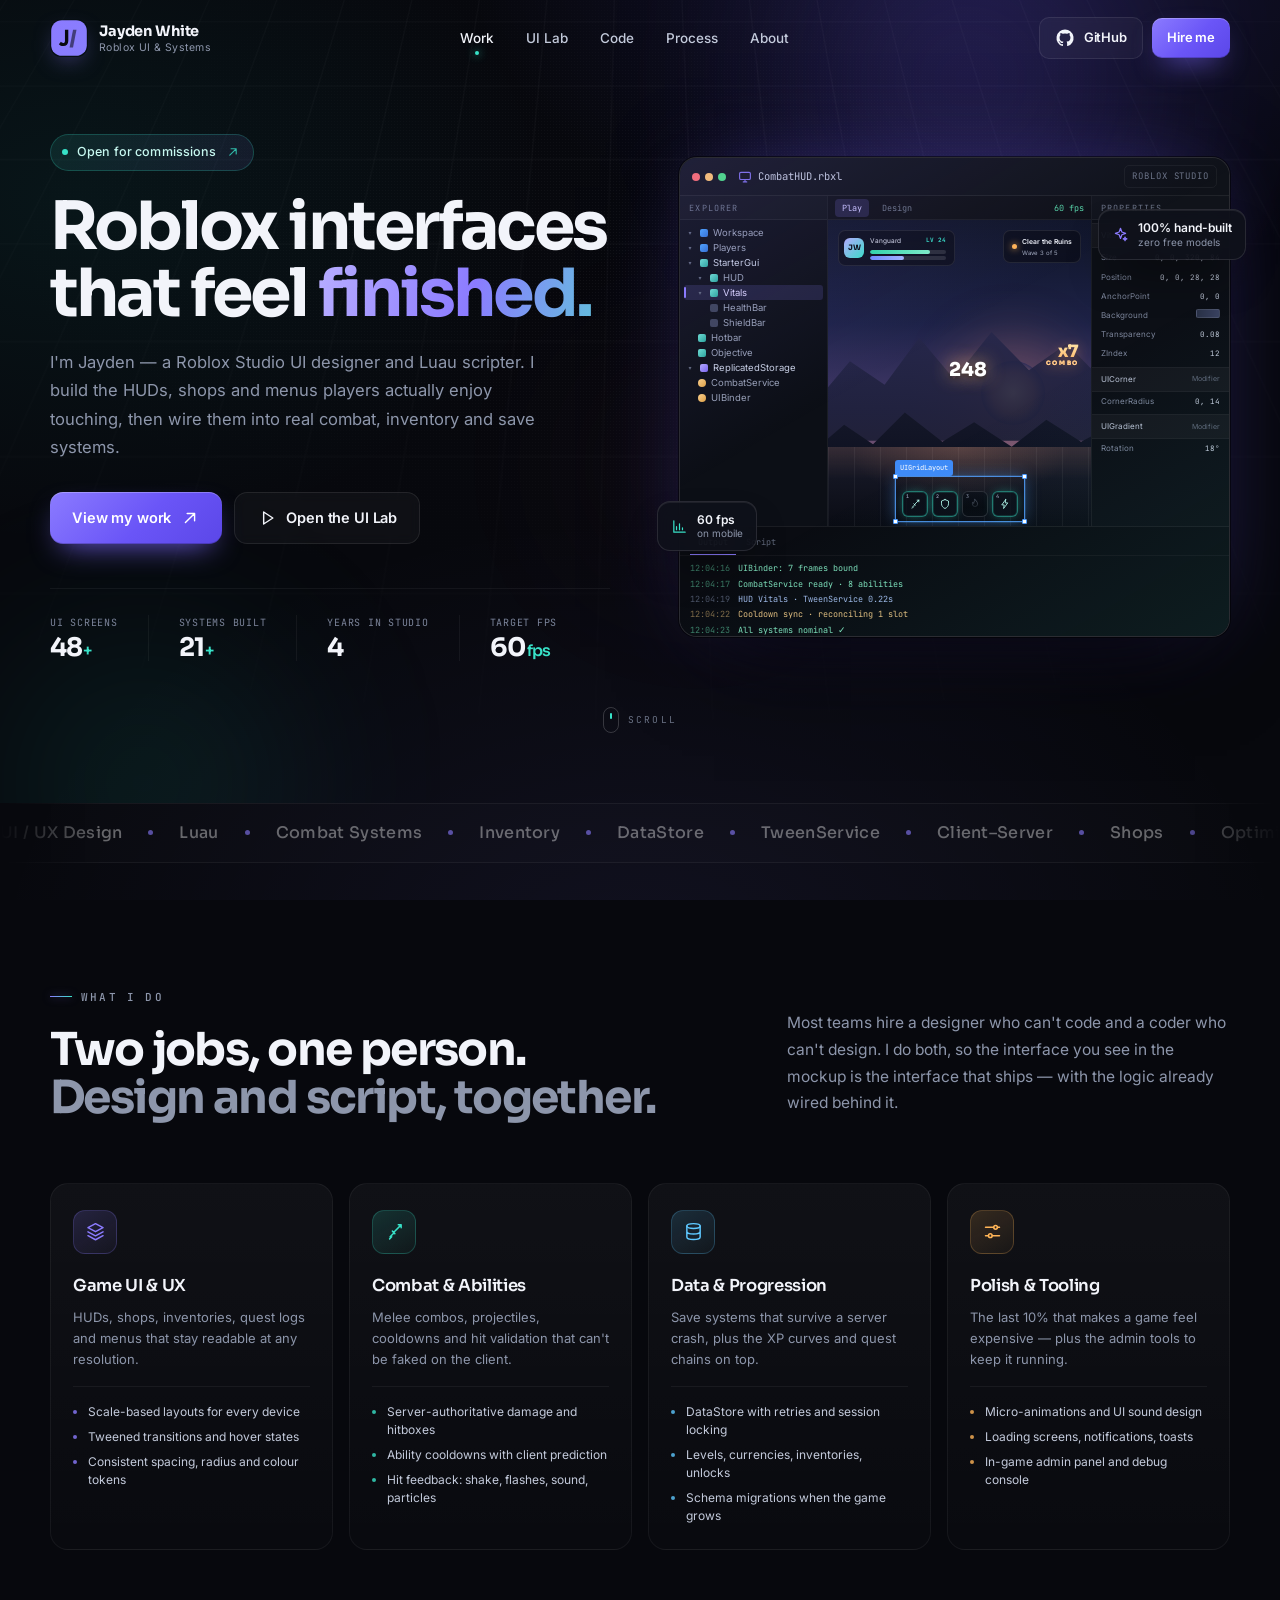
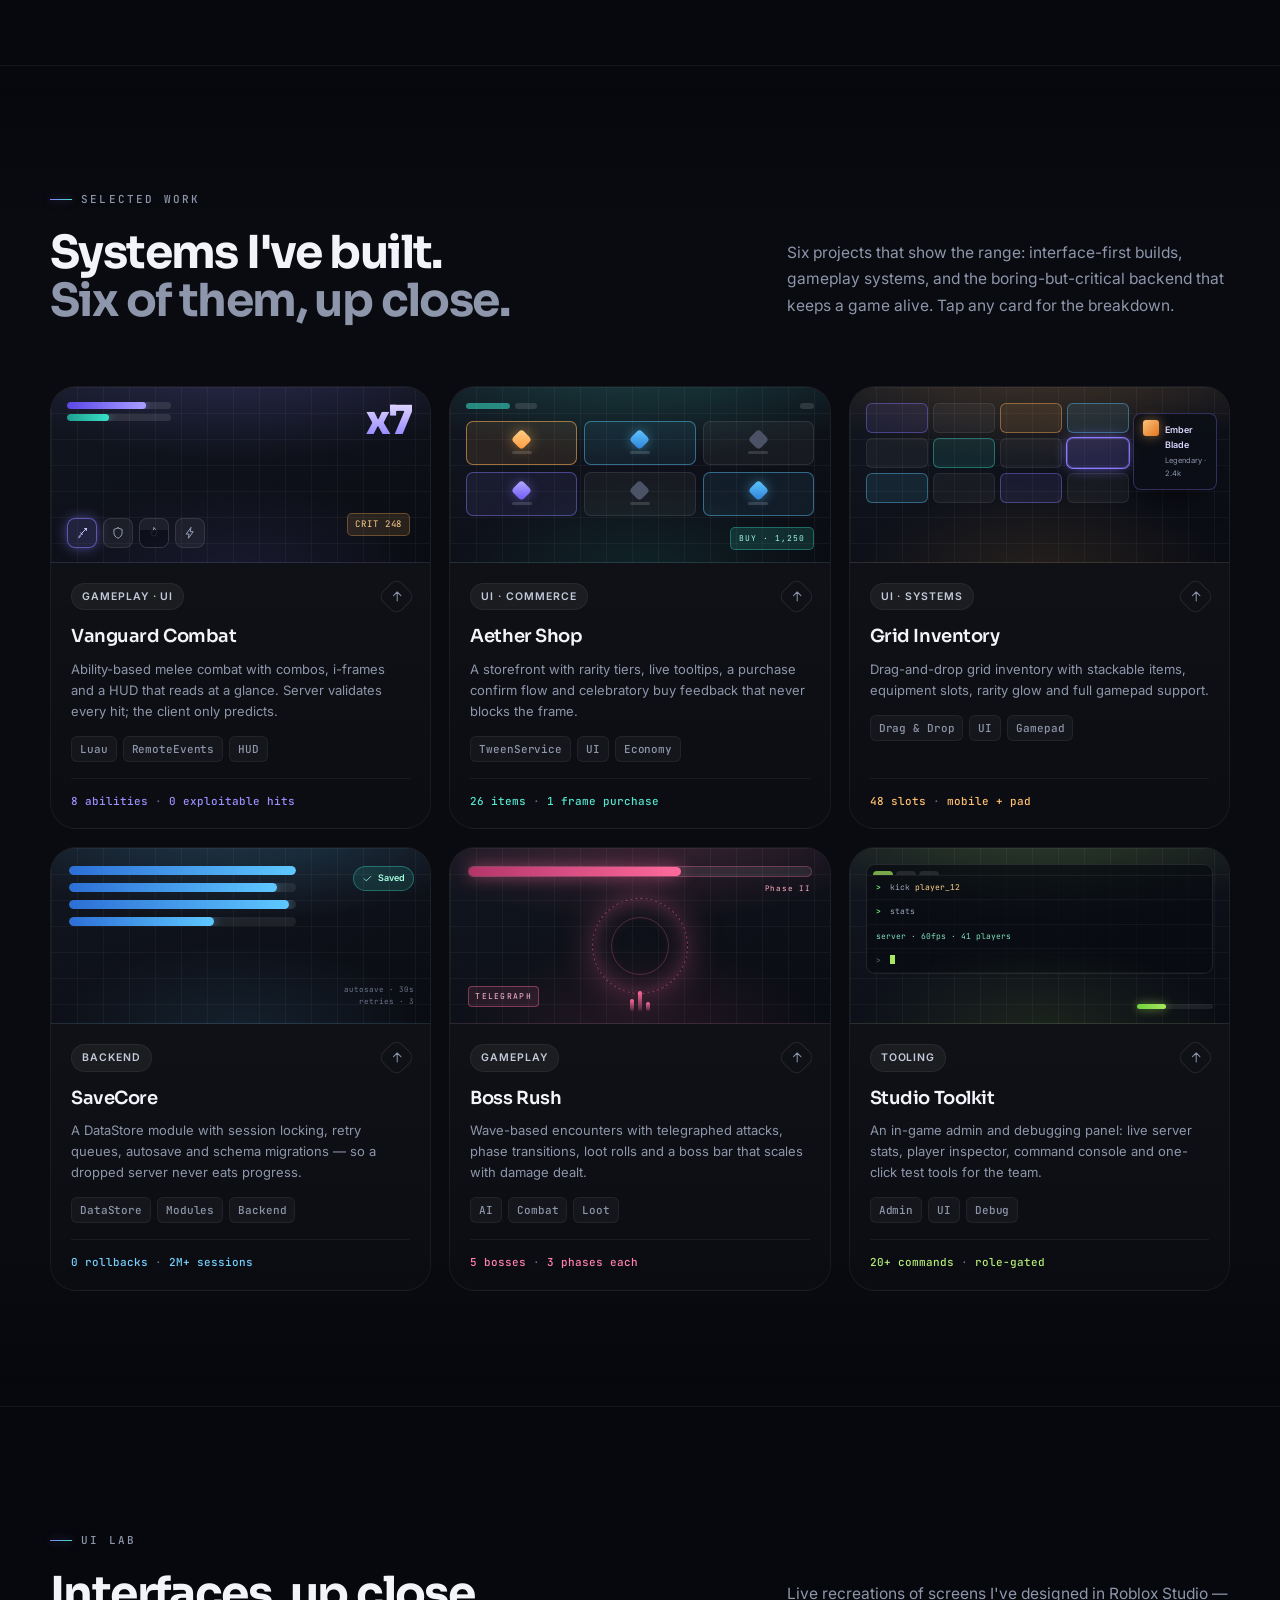
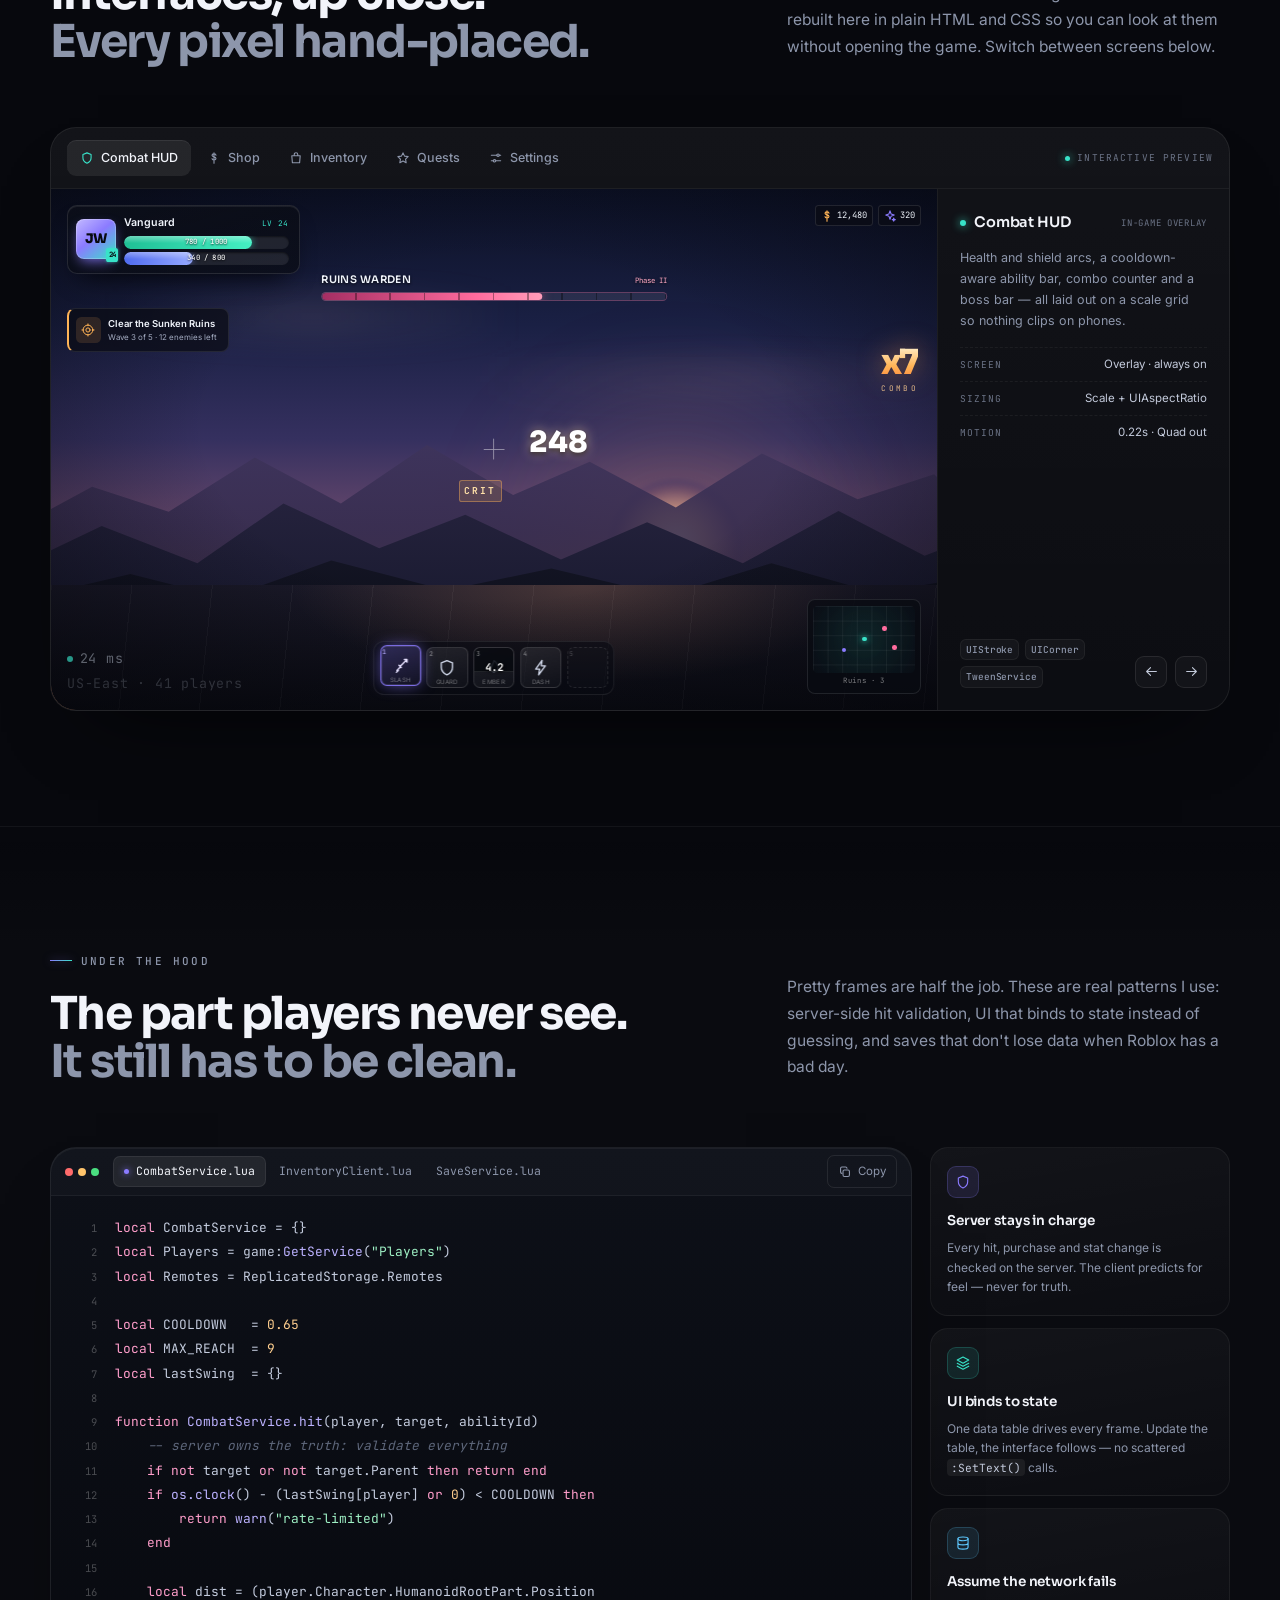
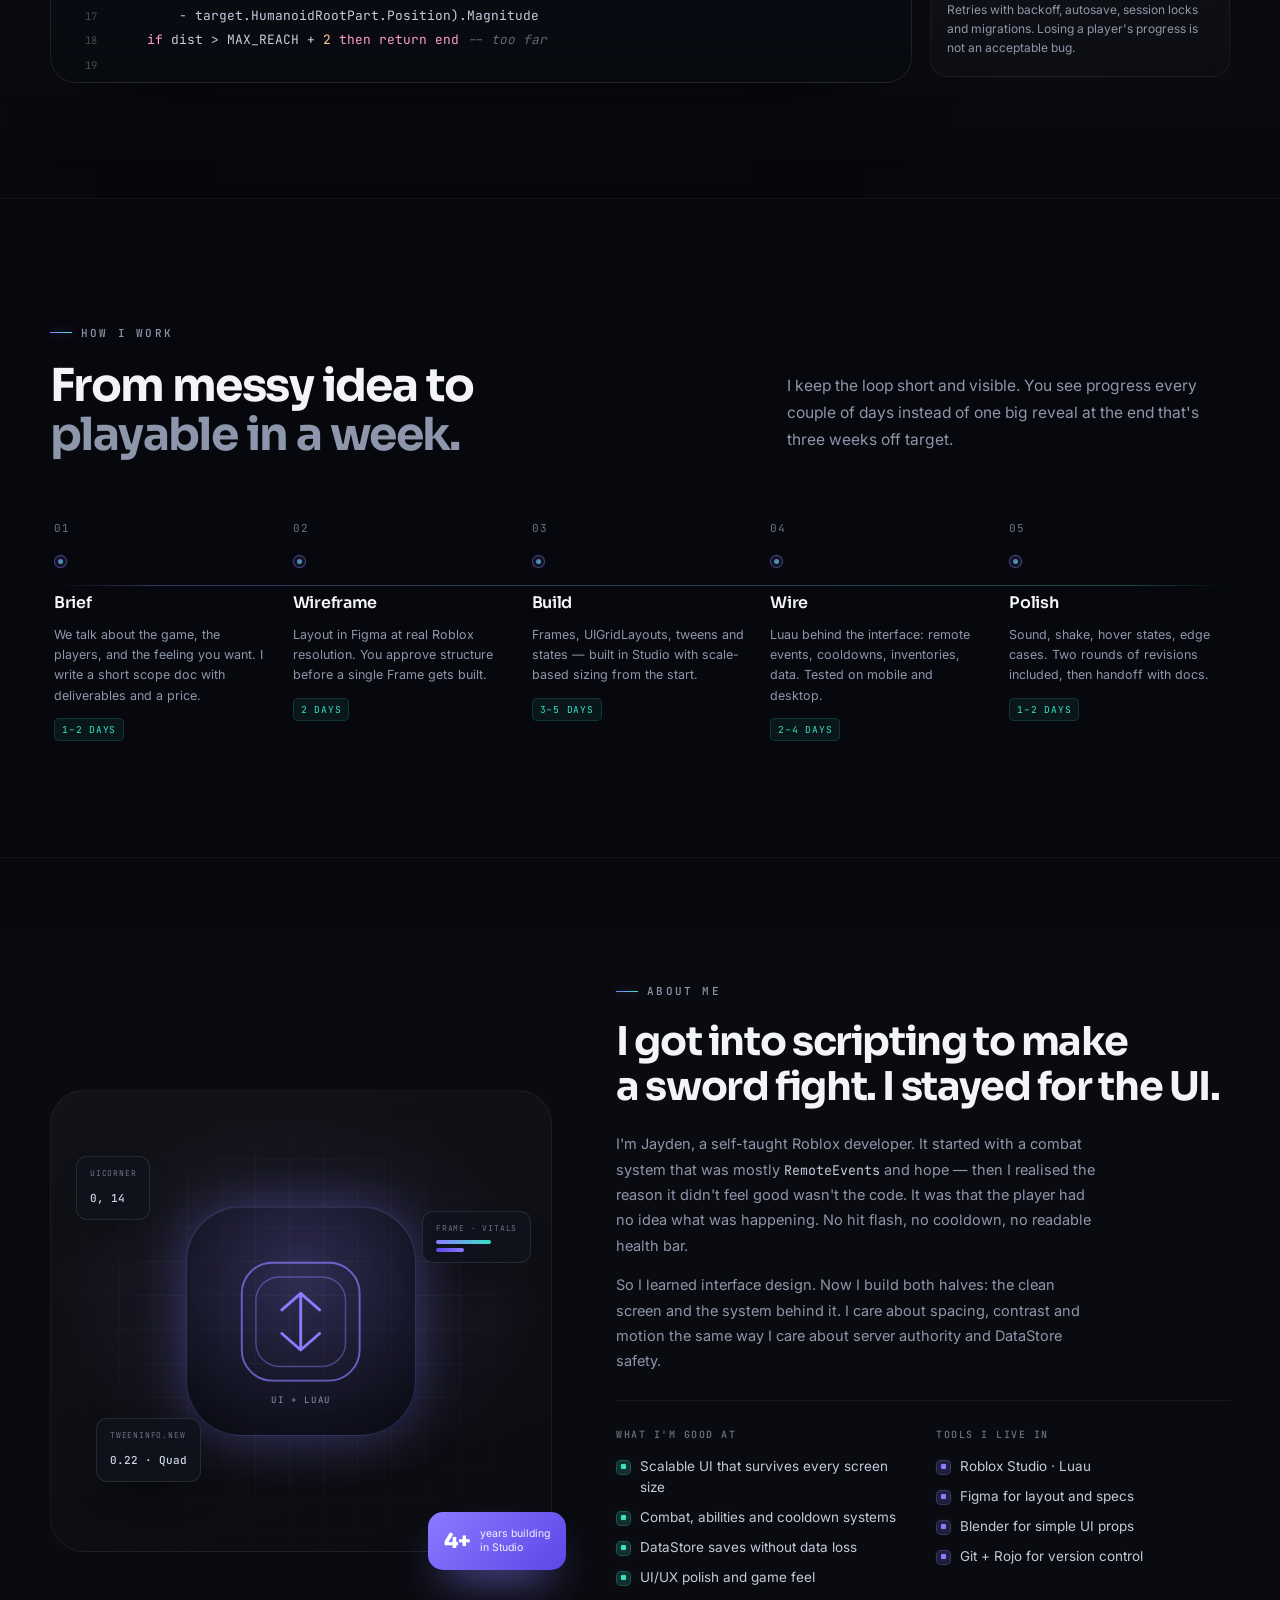
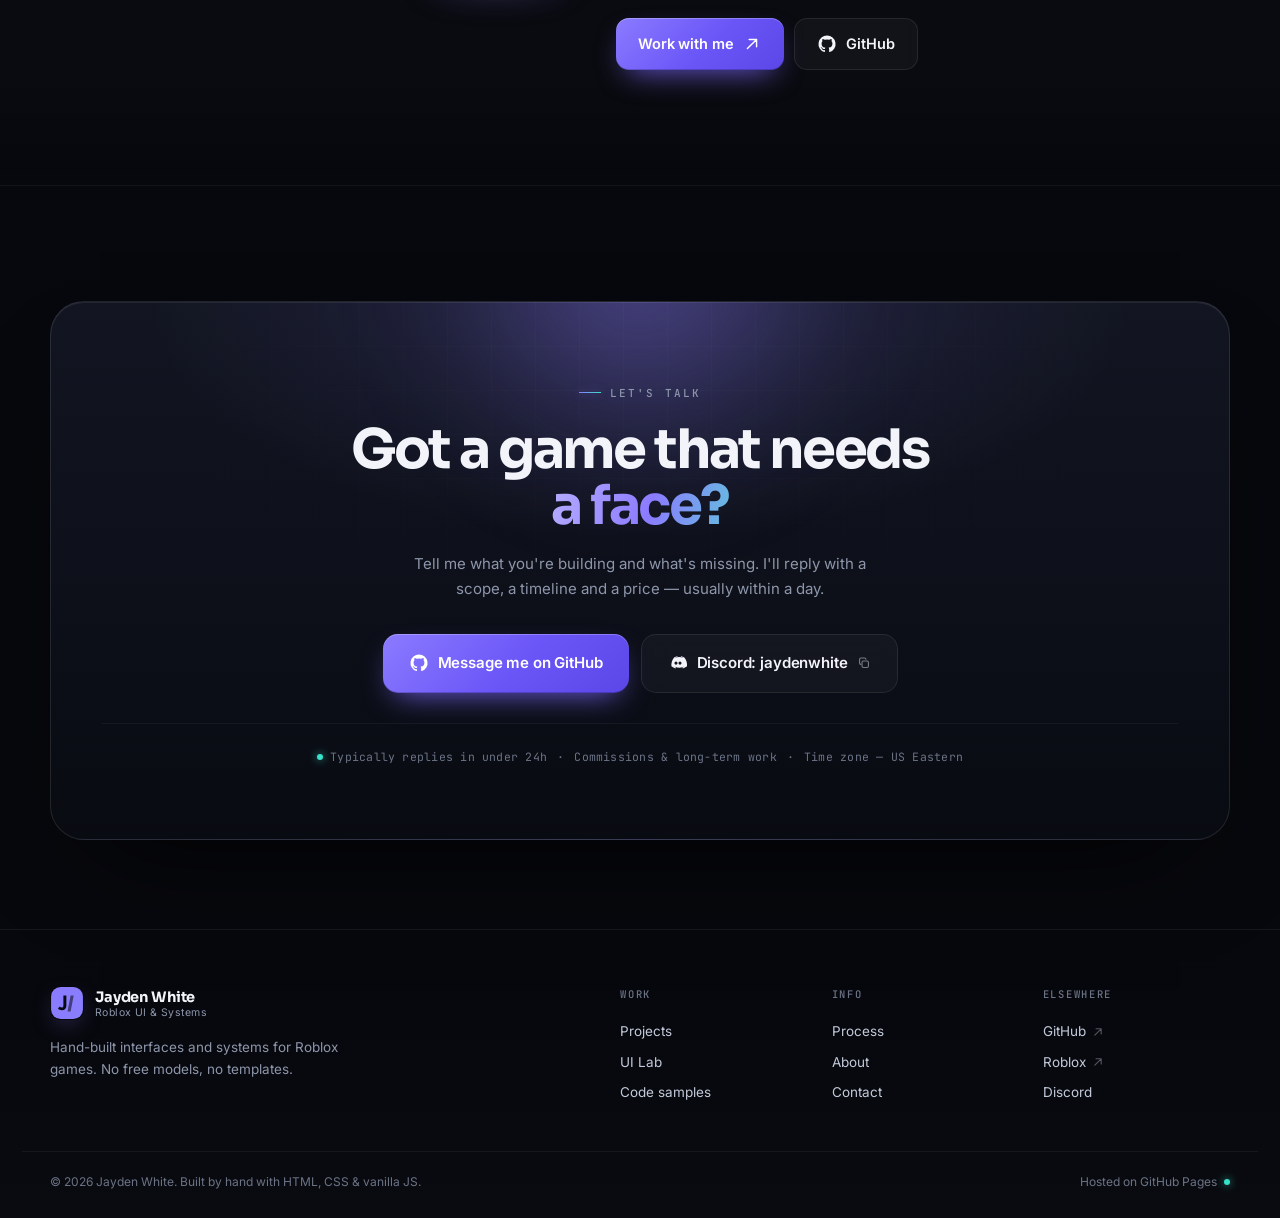
==== index.html @ fb729455 "Build Roblox developer portfolio site Static, hand-built portfolio for a Roblox Studio UI designer /" ====
<!DOCTYPE html>
<html lang="en">
<head>
<meta charset="utf-8" />
<meta name="viewport" content="width=device-width, initial-scale=1" />
<title>Jayden White — Roblox UI Designer &amp; Luau Scripter</title>
<meta name="description" content="Jayden White designs clean, game-ready interfaces in Roblox Studio and scripts the systems behind them — combat, inventory, shops and save data." />
<meta name="theme-color" content="#07080d" />
<meta property="og:type" content="website" />
<meta property="og:title" content="Jayden White — Roblox UI Designer &amp; Luau Scripter" />
<meta property="og:description" content="Clean HUDs, shops and menus — wired to real combat, inventory and save systems." />
<meta property="og:url" content="https://jaydenwhite7714.github.io/Portfolio/" />
<meta property="og:image" content="https://jaydenwhite7714.github.io/Portfolio/assets/img/og.jpg" />
<meta property="og:image:width" content="1680" />
<meta property="og:image:height" content="882" />
<meta property="og:image:alt" content="Jayden White — Roblox UI designer and Luau scripter portfolio" />
<meta property="og:site_name" content="Jayden White" />
<meta name="twitter:card" content="summary_large_image" />
<meta name="twitter:title" content="Jayden White — Roblox UI Designer &amp; Luau Scripter" />
<meta name="twitter:description" content="Clean HUDs, shops and menus — wired to real combat, inventory and save systems." />
<meta name="twitter:image" content="https://jaydenwhite7714.github.io/Portfolio/assets/img/og.jpg" />
<link rel="canonical" href="https://jaydenwhite7714.github.io/Portfolio/" />
<link rel="icon" href="assets/img/favicon.svg" type="image/svg+xml" />
<link rel="apple-touch-icon" href="assets/img/apple-touch-icon.png" />
<link rel="preload" href="assets/fonts/inter-latin-400-normal.woff2" as="font" type="font/woff2" crossorigin />
<link rel="preload" href="assets/fonts/sora-latin-700-normal.woff2" as="font" type="font/woff2" crossorigin />
<link rel="preload" href="assets/fonts/jetbrains-mono-latin-400-normal.woff2" as="font" type="font/woff2" crossorigin />
<link rel="stylesheet" href="assets/css/core.css" />
<link rel="stylesheet" href="assets/css/sections.css" />
<link rel="stylesheet" href="assets/css/uilab.css" />
<link rel="stylesheet" href="assets/css/code.css" />
<link rel="stylesheet" href="assets/css/responsive.css" />
</head>
<body>

<a class="skip-link" href="#main">Skip to content</a>

<!-- scroll progress -->
<div class="progress" aria-hidden="true"><span class="progress__bar" id="progressBar"></span></div>

<!-- mouse spotlight -->
<div class="spotlight" id="spotlight" aria-hidden="true"></div>

<!-- ============ ICON SPRITE ============ -->
<svg class="sprite" aria-hidden="true" focusable="false" xmlns="http://www.w3.org/2000/svg">
  <defs>
    <symbol id="i-sword" viewBox="0 0 24 24">
      <path d="M19.6 4.4 11.2 12.8M19.6 4.4h-3.3M19.6 4.4v3.3M9.6 11.6l2.8 2.8M11.6 13.4 7 18M6.4 20.4 8.8 18"/>
    </symbol>
    <symbol id="i-shield" viewBox="0 0 24 24">
      <path d="M12 3.2 19 6v5.6c0 4.3-2.9 7.6-7 9.4-4.1-1.8-7-5.1-7-9.4V6l7-2.8Z"/>
    </symbol>
    <symbol id="i-flame" viewBox="0 0 24 24">
      <path d="M12 3.2s5.2 4.3 5.2 8.7a5.2 5.2 0 0 1-10.4 0c0-2.3 1-4 1-4s.3 2.6 1.6 3.2c-.2-2.6 2.6-5 2.6-7.9Z"/>
    </symbol>
    <symbol id="i-bolt" viewBox="0 0 24 24">
      <path d="M13.4 3 5.5 13.8h4.9L9.2 21l8.3-11.2h-5L13.4 3Z"/>
    </symbol>
    <symbol id="i-bag" viewBox="0 0 24 24">
      <path d="M4.8 8.2h14.4l-1 12H5.8l-1-12ZM9 8.2V6a3 3 0 0 1 6 0v2.2"/>
    </symbol>
    <symbol id="i-coin" viewBox="0 0 24 24">
      <path d="M12 3v18M15.4 7.2c0-1.4-1.5-2.2-3.4-2.2s-3.4.8-3.4 2.4c0 3.5 6.8 1.8 6.8 5.4 0 1.6-1.5 2.4-3.4 2.4s-3.4-.8-3.4-2.4"/>
    </symbol>
    <symbol id="i-gear" viewBox="0 0 24 24">
      <circle cx="12" cy="12" r="3.1"/>
      <path d="M12 2.4v3M12 18.6v3M2.4 12h3M18.6 12h3M5.2 5.2l2.1 2.1M16.7 16.7l2.1 2.1M18.8 5.2l-2.1 2.1M7.3 16.7l-2.1 2.1"/>
    </symbol>
    <symbol id="i-sparkle" viewBox="0 0 24 24">
      <path d="M12 3.2l1.9 5.3 5.3 1.9-5.3 1.9L12 17.6l-1.9-5.3L4.8 10.4l5.3-1.9L12 3.2Z"/>
      <path d="M18.4 15.6l.7 1.9 1.9.7-1.9.7-.7 1.9-.7-1.9-1.9-.7 1.9-.7.7-1.9Z"/>
    </symbol>
    <symbol id="i-chart" viewBox="0 0 24 24">
      <path d="M4 4v16h16M7.8 16.5v-4.2M12 16.5V8.2M16.2 16.5v-2.6"/>
    </symbol>
    <symbol id="i-layers" viewBox="0 0 24 24">
      <path d="M12 3 3.4 7.6 12 12.2l8.6-4.6L12 3ZM3.4 12.4 12 17l8.6-4.6M3.4 16.8 12 21.4l8.6-4.6"/>
    </symbol>
    <symbol id="i-cursor" viewBox="0 0 24 24">
      <path d="M5.5 3.5 18 11l-5.6 1.4L10 19 5.5 3.5Z"/>
    </symbol>
    <symbol id="i-arrow" viewBox="0 0 24 24">
      <path d="M6.5 17.5 17.5 6.5M8.6 6.5h8.9v8.9"/>
    </symbol>
    <symbol id="i-play" viewBox="0 0 24 24">
      <path d="M8 4.8 19 12 8 19.2V4.8Z"/>
    </symbol>
    <symbol id="i-copy" viewBox="0 0 24 24">
      <rect x="8.6" y="8.6" width="11" height="11" rx="2.4"/>
      <path d="M15.4 5.6A2.4 2.4 0 0 0 13 3.4H6.8A2.4 2.4 0 0 0 4.4 5.8v6.2a2.4 2.4 0 0 0 2.2 2.4"/>
    </symbol>
    <symbol id="i-check" viewBox="0 0 24 24">
      <path d="M4.8 12.6 9.4 17.2 19.2 7.4"/>
    </symbol>
    <symbol id="i-close" viewBox="0 0 24 24">
      <path d="M6 6l12 12M18 6 6 18"/>
    </symbol>
    <symbol id="i-menu" viewBox="0 0 24 24">
      <path d="M4 7h16M4 12h16M4 17h16"/>
    </symbol>
    <symbol id="i-star" viewBox="0 0 24 24">
      <path d="M12 3.2l2.7 5.6 6.1.9-4.4 4.3 1 6.1-5.4-2.9-5.4 2.9 1-6.1L3.2 9.7l6.1-.9L12 3.2Z"/>
    </symbol>
    <symbol id="i-clock" viewBox="0 0 24 24">
      <circle cx="12" cy="12" r="8.6"/><path d="M12 7.2V12l3.4 2"/>
    </symbol>
    <symbol id="i-target" viewBox="0 0 24 24">
      <circle cx="12" cy="12" r="8.4"/><circle cx="12" cy="12" r="3.6"/><path d="M12 1.6v3M12 19.4v3M1.6 12h3M19.4 12h3"/>
    </symbol>
    <symbol id="i-volume" viewBox="0 0 24 24">
      <path d="M4.2 9.4h3.1L12 5.6v12.8L7.3 14.6H4.2V9.4Z"/>
      <path d="M15.6 9.2a4 4 0 0 1 0 5.6M18.2 6.6a7.6 7.6 0 0 1 0 10.8"/>
    </symbol>
    <symbol id="i-wand" viewBox="0 0 24 24">
      <path d="M4.5 19.5 15 9M17.6 3.2l.9 2.4 2.4.9-2.4.9-.9 2.4-.9-2.4-2.4-.9 2.4-.9.9-2.4Z"/>
    </symbol>
    <symbol id="i-sliders" viewBox="0 0 24 24">
      <path d="M4 7.2h9.4M17.6 7.2H20M4 16.8h3.4M11.6 16.8H20"/>
      <circle cx="15.5" cy="7.2" r="2.1"/><circle cx="9.5" cy="16.8" r="2.1"/>
    </symbol>
    <symbol id="i-code" viewBox="0 0 24 24">
      <path d="M8.5 6.8 3.4 12l5.1 5.2M15.5 6.8 20.6 12l-5.1 5.2"/>
    </symbol>
    <symbol id="i-database" viewBox="0 0 24 24">
      <ellipse cx="12" cy="5.8" rx="7.6" ry="2.8"/>
      <path d="M4.4 5.8v12.4c0 1.6 3.4 2.9 7.6 2.9s7.6-1.3 7.6-2.9V5.8M4.4 12c0 1.6 3.4 2.9 7.6 2.9s7.6-1.3 7.6-2.9"/>
    </symbol>
    <symbol id="i-monitor" viewBox="0 0 24 24">
      <rect x="2.8" y="4" width="18.4" height="12.4" rx="2.2"/><path d="M9 20.4h6M12 16.4v4"/>
    </symbol>
    <symbol id="i-user" viewBox="0 0 24 24">
      <circle cx="12" cy="8.2" r="3.8"/><path d="M4.6 20.2a7.4 7.4 0 0 1 14.8 0"/>
    </symbol>
    <symbol id="i-mail" viewBox="0 0 24 24">
      <rect x="2.8" y="5.2" width="18.4" height="13.6" rx="2.4"/><path d="m3.6 6.6 8.4 6.2 8.4-6.2"/>
    </symbol>
    <symbol id="i-github" viewBox="0 0 24 24">
      <path fill="currentColor" stroke="none" d="M12 1.8a10.2 10.2 0 0 0-3.23 19.88c.51.1.7-.22.7-.49v-1.9c-2.84.62-3.44-1.2-3.44-1.2-.46-1.18-1.13-1.5-1.13-1.5-.93-.63.07-.62.07-.62 1.02.08 1.56 1.05 1.56 1.05.91 1.56 2.39 1.11 2.97.85.09-.66.36-1.11.65-1.37-2.27-.26-4.65-1.14-4.65-5.06 0-1.12.4-2.03 1.05-2.75-.11-.26-.46-1.3.1-2.71 0 0 .86-.27 2.8 1.05a9.7 9.7 0 0 1 5.1 0c1.94-1.32 2.8-1.05 2.8-1.05.56 1.41.21 2.45.1 2.71.65.72 1.05 1.63 1.05 2.75 0 3.93-2.39 4.8-4.66 5.05.37.32.7.94.7 1.9v2.82c0 .27.18.6.7.49A10.2 10.2 0 0 0 12 1.8Z"/>
    </symbol>
    <symbol id="i-discord" viewBox="0 0 24 24">
      <path fill="currentColor" stroke="none" d="M19.6 5.4A16.4 16.4 0 0 0 15.6 4l-.3.6a13 13 0 0 1 3.5 1.6 12.5 12.5 0 0 0-10.7 0A13 13 0 0 1 11.6 4.6L11.3 4a16.4 16.4 0 0 0-4 1.4C4.5 9.1 3.8 12.6 4.1 16a16.6 16.6 0 0 0 5 2.5l.6-1a11 11 0 0 1-1.7-.8l.4-.3a11.8 11.8 0 0 0 10.1 0l.4.3a11 11 0 0 1-1.7.8l.6 1a16.6 16.6 0 0 0 5-2.5c.4-3.9-.6-7.3-3.2-10.6ZM9.6 14.1c-1 0-1.8-.9-1.8-2s.8-2 1.8-2 1.8.9 1.8 2-.8 2-1.8 2Zm4.8 0c-1 0-1.8-.9-1.8-2s.8-2 1.8-2 1.8.9 1.8 2-.8 2-1.8 2Z"/>
    </symbol>
  </defs>
</svg>

<!-- ============ NAV ============ -->
<header class="nav" id="nav">
  <div class="wrap nav__inner">
    <a class="brand" href="#top" aria-label="Jayden White — home">
      <span class="brand__mark" aria-hidden="true">
        <svg viewBox="0 0 32 32"><defs><linearGradient id="bm" x1="0" y1="0" x2="32" y2="32"><stop stop-color="#8b7bff"/><stop offset="1" stop-color="#38e2c8"/></linearGradient></defs><rect x="1" y="1" width="30" height="30" rx="9" fill="url(#bm)"/><path d="M12 9h3.4v9.6c0 2.6-1.6 4.2-4.2 4.2-1.6 0-2.9-.6-3.7-1.6l1.7-2c.5.6 1.1 1 1.9 1 1 0 1.5-.6 1.5-1.7V9Z" fill="#080a0f"/><path d="M19.4 9h2.9l-2.9 15h-2.9l2.9-15Z" fill="#080a0f" opacity=".55"/></svg>
      </span>
      <span class="brand__text">
        <strong>Jayden White</strong>
        <em>Roblox UI &amp; Systems</em>
      </span>
    </a>

    <nav class="nav__links" id="navLinks" aria-label="Primary">
      <a href="#work" class="nav__link">Work</a>
      <a href="#lab" class="nav__link">UI Lab</a>
      <a href="#code" class="nav__link">Code</a>
      <a href="#process" class="nav__link">Process</a>
      <a href="#about" class="nav__link">About</a>
    </nav>

    <div class="nav__actions">
      <a class="btn btn--ghost btn--sm nav__github" href="https://github.com/jaydenwhite7714" target="_blank" rel="noopener">
        <svg class="ico" aria-hidden="true"><use href="#i-github"/></svg>
        <span>GitHub</span>
      </a>
      <a class="btn btn--primary btn--sm" href="#contact">Hire me</a>
      <button class="nav__burger" id="navBurger" aria-label="Open menu" aria-expanded="false" aria-controls="navDrawer">
        <svg class="ico" aria-hidden="true"><use href="#i-menu"/></svg>
      </button>
    </div>
  </div>

  <div class="drawer" id="navDrawer" hidden>
    <a href="#work">Work</a>
    <a href="#lab">UI Lab</a>
    <a href="#code">Code</a>
    <a href="#process">Process</a>
    <a href="#about">About</a>
    <a href="#contact" class="drawer__cta">Hire me</a>
  </div>
</header>

<main id="main">

<!-- ============ HERO ============ -->
<section class="hero" id="top" aria-label="Introduction">
  <div class="hero__bg" aria-hidden="true">
    <div class="hero__grid"></div>
    <div class="blob blob--a"></div>
    <div class="blob blob--b"></div>
    <div class="blob blob--c"></div>
    <div class="hero__noise"></div>
  </div>

  <div class="wrap hero__inner">
    <div class="hero__copy">
      <a class="pill reveal" href="#contact">
        <span class="pill__dot"></span>
        Open for commissions
        <svg class="ico ico--xs" aria-hidden="true"><use href="#i-arrow"/></svg>
      </a>

      <h1 class="hero__title reveal" style="--d:.06s">
        Roblox interfaces that feel
        <span class="grad">finished.</span>
      </h1>

      <p class="hero__lede reveal" style="--d:.12s">
        I'm Jayden — a Roblox Studio UI designer and Luau scripter. I build the HUDs,
        shops and menus players actually enjoy touching, then wire them into real
        combat, inventory and save systems.
      </p>

      <div class="hero__cta reveal" style="--d:.18s">
        <a class="btn btn--primary" href="#work">
          <span>View my work</span>
          <svg class="ico" aria-hidden="true"><use href="#i-arrow"/></svg>
        </a>
        <a class="btn btn--ghost" href="#lab">
          <svg class="ico" aria-hidden="true"><use href="#i-play"/></svg>
          <span>Open the UI Lab</span>
        </a>
      </div>

      <dl class="stats reveal" style="--d:.24s">
        <div class="stats__item">
          <dt>UI screens</dt>
          <dd><span class="count" data-count="48">48</span><span class="stats__plus">+</span></dd>
        </div>
        <div class="stats__item">
          <dt>Systems built</dt>
          <dd><span class="count" data-count="21">21</span><span class="stats__plus">+</span></dd>
        </div>
        <div class="stats__item">
          <dt>Years in Studio</dt>
          <dd><span class="count" data-count="4">4</span></dd>
        </div>
        <div class="stats__item">
          <dt>Target FPS</dt>
          <dd><span class="count" data-count="60">60</span><span class="stats__plus">fps</span></dd>
        </div>
      </dl>
    </div>

    <!-- Studio window mock -->
    <div class="hero__visual reveal" style="--d:.2s">
      <div class="studio" id="studio" data-tilt>
        <div class="studio__glow" aria-hidden="true"></div>
        <div class="studio__bar">
          <span class="dots" aria-hidden="true"><i></i><i></i><i></i></span>
          <span class="studio__file">
            <svg class="ico ico--xs" aria-hidden="true"><use href="#i-monitor"/></svg>
            CombatHUD.rbxl
          </span>
          <span class="studio__badge" aria-hidden="true">Roblox Studio</span>
        </div>

        <div class="studio__body">
          <aside class="explorer" aria-hidden="true">
            <div class="panel__head">Explorer</div>
            <ul class="tree">
              <li class="tree__row"><span class="tree__caret">▾</span><span class="tree__ico tree__ico--world"></span>Workspace</li>
              <li class="tree__row"><span class="tree__caret">▾</span><span class="tree__ico tree__ico--world"></span>Players</li>
              <li class="tree__row tree__row--open"><span class="tree__caret">▾</span><span class="tree__ico tree__ico--ui"></span>StarterGui</li>
              <li class="tree__row tree__row--indent"><span class="tree__caret">▾</span><span class="tree__ico tree__ico--ui"></span>HUD</li>
              <li class="tree__row tree__row--indent tree__row--sel"><span class="tree__caret">▾</span><span class="tree__ico tree__ico--ui"></span>Vitals
                <span class="tree__sel-line"></span>
              </li>
              <li class="tree__row tree__row--indent2"><span class="tree__ico tree__ico--frame"></span>HealthBar</li>
              <li class="tree__row tree__row--indent2"><span class="tree__ico tree__ico--frame"></span>ShieldBar</li>
              <li class="tree__row tree__row--indent"><span class="tree__ico tree__ico--ui"></span>Hotbar</li>
              <li class="tree__row tree__row--indent"><span class="tree__ico tree__ico--ui"></span>Objective</li>
              <li class="tree__row tree__row--open"><span class="tree__caret">▾</span><span class="tree__ico tree__ico--script"></span>ReplicatedStorage</li>
              <li class="tree__row tree__row--indent"><span class="tree__ico tree__ico--module"></span>CombatService</li>
              <li class="tree__row tree__row--indent"><span class="tree__ico tree__ico--module"></span>UIBinder</li>
            </ul>
          </aside>

          <div class="viewport" aria-hidden="true">
            <div class="viewport__top">
              <span class="viewport__tab is-active">Play</span>
              <span class="viewport__tab">Design</span>
              <span class="viewport__fps">60 fps</span>
            </div>
            <div class="viewport__scene">
              <div class="scene__sky"></div>
              <div class="scene__sun"></div>
              <div class="scene__ridge scene__ridge--back"></div>
              <div class="scene__ridge scene__ridge--front"></div>
              <div class="scene__floor"></div>

              <!-- mini HUD -->
              <div class="mini">
                <div class="mini__vitals">
                  <div class="mini__avatar">JW</div>
                  <div class="mini__bars">
                    <div class="mini__name"><span>Vanguard</span><b>LV 24</b></div>
                    <div class="mini__bar mini__bar--hp"><i></i></div>
                    <div class="mini__bar mini__bar--sh"><i></i></div>
                  </div>
                </div>

                <div class="mini__quest">
                  <span class="mini__quest-dot"></span>
                  <div>
                    <b>Clear the Ruins</b>
                    <em>Wave 3 of 5</em>
                  </div>
                </div>

                <div class="mini__hotbar">
                  <span class="mini__slot is-ready"><b>1</b><svg class="ico"><use href="#i-sword"/></svg></span>
                  <span class="mini__slot is-ready"><b>2</b><svg class="ico"><use href="#i-shield"/></svg></span>
                  <span class="mini__slot is-cool" style="--p:64%"><b>3</b><svg class="ico"><use href="#i-flame"/></svg><i class="mini__cool"></i></span>
                  <span class="mini__slot is-ready"><b>4</b><svg class="ico"><use href="#i-bolt"/></svg></span>
                </div>

                <div class="mini__dmg">248</div>
                <div class="mini__combo">x7 <span>COMBO</span></div>
              </div>

              <div class="sel-box" aria-hidden="true">
                <span class="sel-box__tag">UIGridLayout</span>
                <i></i><i></i><i></i><i></i>
              </div>
            </div>
          </div>

          <aside class="props" aria-hidden="true">
            <div class="panel__head">Properties</div>
            <div class="props__group">Vitals <span>Frame</span></div>
            <div class="props__row"><span>Size</span><b>0, 0, 320, 84</b></div>
            <div class="props__row"><span>Position</span><b>0, 0, 28, 28</b></div>
            <div class="props__row"><span>AnchorPoint</span><b>0, 0</b></div>
            <div class="props__row"><span>Background</span><b class="prop-swatch"></b></div>
            <div class="props__row"><span>Transparency</span><b>0.08</b></div>
            <div class="props__row"><span>ZIndex</span><b>12</b></div>
            <div class="props__group">UICorner <span>Modifier</span></div>
            <div class="props__row"><span>CornerRadius</span><b>0, 14</b></div>
            <div class="props__group">UIGradient <span>Modifier</span></div>
            <div class="props__row"><span>Rotation</span><b>18°</b></div>
          </aside>
        </div>

        <div class="studio__console">
          <div class="console__tabs" aria-hidden="true"><span class="is-active">Output</span><span>Script</span></div>
          <div class="console__log" id="consoleLog" aria-hidden="true">
            <p class="log log--ok"><span>12:04:16</span> UIBinder: 7 frames bound</p>
            <p class="log log--ok"><span>12:04:17</span> CombatService ready · 8 abilities</p>
            <p class="log log--info"><span>12:04:19</span> HUD Vitals · TweenService 0.22s</p>
            <p class="log log--warn"><span>12:04:22</span> Cooldown sync · reconciling 1 slot</p>
            <p class="log log--ok"><span>12:04:23</span> All systems nominal ✓</p>
          </div>
        </div>
      </div>

      <div class="floating floating--fps" aria-hidden="true">
        <svg class="ico"><use href="#i-chart"/></svg>
        <div><b>60 fps</b><span>on mobile</span></div>
      </div>
      <div class="floating floating--clean" aria-hidden="true">
        <svg class="ico"><use href="#i-sparkle"/></svg>
        <div><b>100% hand-built</b><span>zero free models</span></div>
      </div>
    </div>
  </div>

  <div class="scroll-cue" aria-hidden="true"><span></span>scroll</div>
</section>

<!-- ============ MARQUEE ============ -->
<div class="marquee" aria-hidden="true">
  <div class="marquee__track">
    <span>UI / UX Design</span><i></i>
    <span>Luau</span><i></i>
    <span>Combat Systems</span><i></i>
    <span>Inventory</span><i></i>
    <span>DataStore</span><i></i>
    <span>TweenService</span><i></i>
    <span>Client–Server</span><i></i>
    <span>Shops</span><i></i>
    <span>Optimisation</span><i></i>
    <span>Game Feel</span><i></i>
    <span>UI / UX Design</span><i></i>
    <span>Luau</span><i></i>
    <span>Combat Systems</span><i></i>
    <span>Inventory</span><i></i>
    <span>DataStore</span><i></i>
    <span>TweenService</span><i></i>
    <span>Client–Server</span><i></i>
    <span>Shops</span><i></i>
    <span>Optimisation</span><i></i>
    <span>Game Feel</span><i></i>
  </div>
</div>

<!-- ============ SERVICES ============ -->
<section class="section" id="services" aria-label="What I do">
  <div class="wrap">
    <div class="sec-head">
      <div class="reveal">
        <span class="eyebrow"><i></i>What I do</span>
        <h2 class="sec-title">Two jobs, one person.<br /><span class="muted">Design and script, together.</span></h2>
      </div>
      <p class="sec-sub reveal" style="--d:.08s">
        Most teams hire a designer who can't code and a coder who can't design.
        I do both, so the interface you see in the mockup is the interface that ships —
        with the logic already wired behind it.
      </p>
    </div>

    <div class="cards">
      <article class="svc reveal" style="--d:.02s">
        <div class="svc__icon"><svg class="ico"><use href="#i-layers"/></svg></div>
        <h3>Game UI &amp; UX</h3>
        <p>HUDs, shops, inventories, quest logs and menus that stay readable at any resolution.</p>
        <ul class="svc__list">
          <li>Scale-based layouts for every device</li>
          <li>Tweened transitions and hover states</li>
          <li>Consistent spacing, radius and colour tokens</li>
        </ul>
        <span class="svc__glow" aria-hidden="true"></span>
      </article>

      <article class="svc reveal" style="--d:.08s">
        <div class="svc__icon"><svg class="ico"><use href="#i-sword"/></svg></div>
        <h3>Combat &amp; Abilities</h3>
        <p>Melee combos, projectiles, cooldowns and hit validation that can't be faked on the client.</p>
        <ul class="svc__list">
          <li>Server-authoritative damage and hitboxes</li>
          <li>Ability cooldowns with client prediction</li>
          <li>Hit feedback: shake, flashes, sound, particles</li>
        </ul>
        <span class="svc__glow" aria-hidden="true"></span>
      </article>

      <article class="svc reveal" style="--d:.14s">
        <div class="svc__icon"><svg class="ico"><use href="#i-database"/></svg></div>
        <h3>Data &amp; Progression</h3>
        <p>Save systems that survive a server crash, plus the XP curves and quest chains on top.</p>
        <ul class="svc__list">
          <li>DataStore with retries and session locking</li>
          <li>Levels, currencies, inventories, unlocks</li>
          <li>Schema migrations when the game grows</li>
        </ul>
        <span class="svc__glow" aria-hidden="true"></span>
      </article>

      <article class="svc reveal" style="--d:.2s">
        <div class="svc__icon"><svg class="ico"><use href="#i-sliders"/></svg></div>
        <h3>Polish &amp; Tooling</h3>
        <p>The last 10% that makes a game feel expensive — plus the admin tools to keep it running.</p>
        <ul class="svc__list">
          <li>Micro-animations and UI sound design</li>
          <li>Loading screens, notifications, toasts</li>
          <li>In-game admin panel and debug console</li>
        </ul>
        <span class="svc__glow" aria-hidden="true"></span>
      </article>
    </div>
  </div>
</section>

<!-- ============ WORK ============ -->
<section class="section section--alt" id="work" aria-label="Selected work">
  <div class="wrap">
    <div class="sec-head">
      <div class="reveal">
        <span class="eyebrow"><i></i>Selected work</span>
        <h2 class="sec-title">Systems I've built.<br /><span class="muted">Six of them, up close.</span></h2>
      </div>
      <p class="sec-sub reveal" style="--d:.08s">
        Six projects that show the range: interface-first builds, gameplay systems,
        and the boring-but-critical backend that keeps a game alive. Tap any card
        for the breakdown.
      </p>
    </div>

    <div class="projects">

      <article class="proj reveal" data-project="combat" tabindex="0" role="button" aria-haspopup="dialog" style="--accent:#8b7bff;--d:.02s">
        <div class="proj__preview pv-combat" aria-hidden="true">
          <div class="pv-combat__hud">
            <span class="pv-combat__bar"><i style="width:76%"></i></span>
            <span class="pv-combat__bar pv-combat__bar--sh"><i style="width:40%"></i></span>
          </div>
          <div class="pv-combat__slots">
            <span class="is-on"><svg class="ico"><use href="#i-sword"/></svg></span>
            <span><svg class="ico"><use href="#i-shield"/></svg></span>
            <span class="is-cool"><svg class="ico"><use href="#i-flame"/></svg></span>
            <span><svg class="ico"><use href="#i-bolt"/></svg></span>
          </div>
          <span class="pv-combat__combo">x7</span>
          <span class="pv-combat__hit">CRIT 248</span>
        </div>
        <div class="proj__body">
          <div class="proj__top">
            <span class="chip">Gameplay · UI</span>
            <span class="proj__arrow"><svg class="ico"><use href="#i-arrow"/></svg></span>
          </div>
          <h3>Vanguard Combat</h3>
          <p>Ability-based melee combat with combos, i-frames and a HUD that reads at a glance. Server validates every hit; the client only predicts.</p>
          <div class="tags"><span>Luau</span><span>RemoteEvents</span><span>HUD</span></div>
          <div class="proj__foot"><b>8 abilities</b><span>·</span><b>0 exploitable hits</b></div>
        </div>
      </article>

      <article class="proj reveal" data-project="shop" tabindex="0" role="button" aria-haspopup="dialog" style="--accent:#38e2c8;--d:.07s">
        <div class="proj__preview pv-shop" aria-hidden="true">
          <div class="pv-shop__head"><span></span><span></span><span></span></div>
          <div class="pv-shop__grid">
            <div class="pv-shop__item pv-shop__item--legendary"><i></i><span></span></div>
            <div class="pv-shop__item pv-shop__item--rare"><i></i><span></span></div>
            <div class="pv-shop__item"><i></i><span></span></div>
            <div class="pv-shop__item pv-shop__item--epic"><i></i><span></span></div>
            <div class="pv-shop__item"><i></i><span></span></div>
            <div class="pv-shop__item pv-shop__item--rare"><i></i><span></span></div>
          </div>
          <div class="pv-shop__buy">BUY · 1,250</div>
        </div>
        <div class="proj__body">
          <div class="proj__top">
            <span class="chip">UI · Commerce</span>
            <span class="proj__arrow"><svg class="ico"><use href="#i-arrow"/></svg></span>
          </div>
          <h3>Aether Shop</h3>
          <p>A storefront with rarity tiers, live tooltips, a purchase confirm flow and celebratory buy feedback that never blocks the frame.</p>
          <div class="tags"><span>TweenService</span><span>UI</span><span>Economy</span></div>
          <div class="proj__foot"><b>26 items</b><span>·</span><b>1 frame purchase</b></div>
        </div>
      </article>

      <article class="proj reveal" data-project="inventory" tabindex="0" role="button" aria-haspopup="dialog" style="--accent:#ffb457;--d:.12s">
        <div class="proj__preview pv-inv" aria-hidden="true">
          <div class="pv-inv__grid">
            <span class="r2"></span><span></span><span class="r3"></span><span class="r1"></span>
            <span></span><span class="r4"></span><span></span><span class="r2 is-sel"></span>
            <span class="r1"></span><span></span><span class="r2"></span><span></span>
          </div>
          <div class="pv-inv__tooltip">
            <b>Ember Blade</b><em>Legendary · 2.4k</em>
          </div>
        </div>
        <div class="proj__body">
          <div class="proj__top">
            <span class="chip">UI · Systems</span>
            <span class="proj__arrow"><svg class="ico"><use href="#i-arrow"/></svg></span>
          </div>
          <h3>Grid Inventory</h3>
          <p>Drag-and-drop grid inventory with stackable items, equipment slots, rarity glow and full gamepad support.</p>
          <div class="tags"><span>Drag &amp; Drop</span><span>UI</span><span>Gamepad</span></div>
          <div class="proj__foot"><b>48 slots</b><span>·</span><b>mobile + pad</b></div>
        </div>
      </article>

      <article class="proj reveal" data-project="save" tabindex="0" role="button" aria-haspopup="dialog" style="--accent:#5ec8ff;--d:.02s">
        <div class="proj__preview pv-save" aria-hidden="true">
          <div class="pv-save__rows">
            <span><i style="width:100%"></i></span>
            <span><i style="width:92%"></i></span>
            <span><i style="width:97%"></i></span>
            <span><i style="width:64%"></i></span>
          </div>
          <div class="pv-save__badge"><svg class="ico"><use href="#i-check"/></svg> Saved</div>
          <div class="pv-save__meta">autosave · 30s<br />retries · 3</div>
        </div>
        <div class="proj__body">
          <div class="proj__top">
            <span class="chip">Backend</span>
            <span class="proj__arrow"><svg class="ico"><use href="#i-arrow"/></svg></span>
          </div>
          <h3>SaveCore</h3>
          <p>A DataStore module with session locking, retry queues, autosave and schema migrations — so a dropped server never eats progress.</p>
          <div class="tags"><span>DataStore</span><span>Modules</span><span>Backend</span></div>
          <div class="proj__foot"><b>0 rollbacks</b><span>·</span><b>2M+ sessions</b></div>
        </div>
      </article>

      <article class="proj reveal" data-project="boss" tabindex="0" role="button" aria-haspopup="dialog" style="--accent:#ff6b9d;--d:.07s">
        <div class="proj__preview pv-boss" aria-hidden="true">
          <div class="pv-boss__bar"><i style="width:62%"></i><em>Phase II</em></div>
          <div class="pv-boss__ring"></div>
          <div class="pv-boss__waves"><i></i><i></i><i></i></div>
          <span class="pv-boss__warn">TELEGRAPH</span>
        </div>
        <div class="proj__body">
          <div class="proj__top">
            <span class="chip">Gameplay</span>
            <span class="proj__arrow"><svg class="ico"><use href="#i-arrow"/></svg></span>
          </div>
          <h3>Boss Rush</h3>
          <p>Wave-based encounters with telegraphed attacks, phase transitions, loot rolls and a boss bar that scales with damage dealt.</p>
          <div class="tags"><span>AI</span><span>Combat</span><span>Loot</span></div>
          <div class="proj__foot"><b>5 bosses</b><span>·</span><b>3 phases each</b></div>
        </div>
      </article>

      <article class="proj reveal" data-project="toolkit" tabindex="0" role="button" aria-haspopup="dialog" style="--accent:#a6e85f;--d:.12s">
        <div class="proj__preview pv-tool" aria-hidden="true">
          <div class="pv-tool__win">
            <div class="pv-tool__tabs"><span class="is-active"></span><span></span><span></span></div>
            <div class="pv-tool__line"><b>&gt;</b> kick <em>player_12</em></div>
            <div class="pv-tool__line"><b>&gt;</b> stats</div>
            <div class="pv-tool__line pv-tool__line--ok">server · 60fps · 41 players</div>
            <div class="pv-tool__line pv-tool__line--dim"><b>&gt;</b> <i class="caret"></i></div>
          </div>
          <div class="pv-tool__meter"><i style="width:38%"></i></div>
        </div>
        <div class="proj__body">
          <div class="proj__top">
            <span class="chip">Tooling</span>
            <span class="proj__arrow"><svg class="ico"><use href="#i-arrow"/></svg></span>
          </div>
          <h3>Studio Toolkit</h3>
          <p>An in-game admin and debugging panel: live server stats, player inspector, command console and one-click test tools for the team.</p>
          <div class="tags"><span>Admin</span><span>UI</span><span>Debug</span></div>
          <div class="proj__foot"><b>20+ commands</b><span>·</span><b>role-gated</b></div>
        </div>
      </article>

    </div>
  </div>
</section>

<!-- ============ UI LAB ============ -->
<section class="section" id="lab" aria-label="UI Lab">
  <div class="wrap">
    <div class="sec-head">
      <div class="reveal">
        <span class="eyebrow"><i></i>UI Lab</span>
        <h2 class="sec-title">Interfaces, up close.<br /><span class="muted">Every pixel hand-placed.</span></h2>
      </div>
      <p class="sec-sub reveal" style="--d:.08s">
        Live recreations of screens I've designed in Roblox Studio — rebuilt here in
        plain HTML and CSS so you can look at them without opening the game. Switch
        between screens below.
      </p>
    </div>

    <div class="lab reveal">
      <div class="lab__bar">
        <div class="lab__tabs" role="tablist" aria-label="UI screens">
          <button class="lab__tab is-active" role="tab" id="tab-hud" aria-controls="panel-hud" aria-selected="true" data-tab="hud">
            <svg class="ico ico--xs"><use href="#i-shield"/></svg> Combat HUD
          </button>
          <button class="lab__tab" role="tab" id="tab-shop" aria-controls="panel-shop" aria-selected="false" tabindex="-1" data-tab="shop">
            <svg class="ico ico--xs"><use href="#i-coin"/></svg> Shop
          </button>
          <button class="lab__tab" role="tab" id="tab-inv" aria-controls="panel-inv" aria-selected="false" tabindex="-1" data-tab="inv">
            <svg class="ico ico--xs"><use href="#i-bag"/></svg> Inventory
          </button>
          <button class="lab__tab" role="tab" id="tab-quest" aria-controls="panel-quest" aria-selected="false" tabindex="-1" data-tab="quest">
            <svg class="ico ico--xs"><use href="#i-star"/></svg> Quests
          </button>
          <button class="lab__tab" role="tab" id="tab-settings" aria-controls="panel-settings" aria-selected="false" tabindex="-1" data-tab="settings">
            <svg class="ico ico--xs"><use href="#i-sliders"/></svg> Settings
          </button>
        </div>
        <span class="lab__hint"><i></i>Interactive preview</span>
      </div>

      <div class="lab__stage">
        <div class="screen">
          <div class="screen__scene" aria-hidden="true">
            <div class="sc-sky"></div>
            <div class="sc-sun"></div>
            <div class="sc-cloud sc-cloud--a"></div>
            <div class="sc-cloud sc-cloud--b"></div>
            <div class="sc-ridge sc-ridge--far"></div>
            <div class="sc-ridge sc-ridge--mid"></div>
            <div class="sc-ridge sc-ridge--near"></div>
            <div class="sc-floor"></div>
            <div class="sc-vignette"></div>
            <div class="sc-crosshair"></div>
          </div>

          <!-- ===== HUD ===== -->
          <div class="lab__panel is-active" id="panel-hud" role="tabpanel" aria-labelledby="tab-hud">
            <div class="hud">
              <div class="hud__vitals">
                <div class="hud__avatar">JW<span>24</span></div>
                <div class="hud__vitals-body">
                  <div class="hud__vitals-top"><b>Vanguard</b><em>LV 24</em></div>
                  <div class="ube bar-hp"><i style="width:78%"></i><span>780 / 1000</span></div>
                  <div class="ube bar-sh"><i style="width:42%"></i><span>340 / 800</span></div>
                </div>
              </div>

              <div class="hud__quest">
                <span class="hud__quest-ico"><svg class="ico"><use href="#i-target"/></svg></span>
                <div><b>Clear the Sunken Ruins</b><small>Wave 3 of 5 · 12 enemies left</small></div>
              </div>

              <div class="hud__boss">
                <div class="hud__boss-top"><b>Ruins Warden</b><em>Phase II</em></div>
                <div class="hud__boss-bar"><i style="width:64%"></i><span></span></div>
              </div>

              <div class="hud__combo"><b>x7</b><span>COMBO</span></div>
              <div class="hud__dmg">248</div>
              <div class="hud__dmg hud__dmg--crit">CRIT</div>

              <div class="hud__hotbar">
                <div class="slot is-active">
                  <b class="slot__key">1</b>
                  <svg class="ico"><use href="#i-sword"/></svg>
                  <span class="slot__name">Slash</span>
                  <i class="slot__cd"></i>
                </div>
                <div class="slot">
                  <b class="slot__key">2</b>
                  <svg class="ico"><use href="#i-shield"/></svg>
                  <span class="slot__name">Guard</span>
                  <i class="slot__cd"></i>
                </div>
                <div class="slot is-cooling" style="--cd:62%">
                  <b class="slot__key">3</b>
                  <svg class="ico"><use href="#i-flame"/></svg>
                  <span class="slot__name">Ember</span>
                  <i class="slot__cd"></i>
                  <b class="slot__timer">4.2</b>
                </div>
                <div class="slot">
                  <b class="slot__key">4</b>
                  <svg class="ico"><use href="#i-bolt"/></svg>
                  <span class="slot__name">Dash</span>
                  <i class="slot__cd"></i>
                </div>
                <div class="slot slot--empty"><b class="slot__key">5</b></div>
              </div>

              <div class="hud__currency">
                <span><svg class="ico ico--xs"><use href="#i-coin"/></svg> 12,480</span>
                <span><svg class="ico ico--xs"><use href="#i-sparkle"/></svg> 320</span>
              </div>

              <div class="hud__minimap">
                <div class="hud__minimap-map"><i class="mm mm--self"></i><i class="mm mm--ally"></i><i class="mm mm--foe"></i><i class="mm mm--foe2"></i></div>
                <span>Ruins · 3</span>
              </div>
            </div>
          </div>

          <!-- ===== SHOP ===== -->
          <div class="lab__panel" id="panel-shop" role="tabpanel" aria-labelledby="tab-shop" hidden>
            <div class="shopui">
              <header class="shopui__head">
                <div>
                  <span class="shopui__eyebrow">Aether Exchange</span>
                  <h3>Weapon Shop</h3>
                </div>
                <div class="shopui__wallet">
                  <span><svg class="ico ico--xs"><use href="#i-coin"/></svg> 12,480</span>
                  <button class="shopui__x" aria-label="Close shop"><svg class="ico ico--xs"><use href="#i-close"/></svg></button>
                </div>
              </header>

              <div class="shopui__filters">
                <button class="is-active">All</button>
                <button>Weapons</button>
                <button>Boosts</button>
                <button>Cosmetics</button>
              </div>

              <div class="shopui__grid">
                <article class="item item--legendary">
                  <span class="item__rarity">Legendary</span>
                  <div class="item__art"><svg class="ico"><use href="#i-flame"/></svg></div>
                  <div class="item__info"><b>Ember Blade</b><small>+32 ATK</small></div>
                  <button class="item__buy"><svg class="ico ico--xs"><use href="#i-coin"/></svg> 1,250</button>
                </article>
                <article class="item item--epic">
                  <span class="item__rarity">Epic</span>
                  <div class="item__art"><svg class="ico"><use href="#i-shield"/></svg></div>
                  <div class="item__info"><b>Aegis Plate</b><small>+28 DEF</small></div>
                  <button class="item__buy"><svg class="ico ico--xs"><use href="#i-coin"/></svg> 980</button>
                </article>
                <article class="item item--rare">
                  <span class="item__rarity">Rare</span>
                  <div class="item__art"><svg class="ico"><use href="#i-bolt"/></svg></div>
                  <div class="item__info"><b>Stormstep</b><small>+14 SPD</small></div>
                  <button class="item__buy"><svg class="ico ico--xs"><use href="#i-coin"/></svg> 640</button>
                </article>
                <article class="item">
                  <span class="item__rarity">Common</span>
                  <div class="item__art"><svg class="ico"><use href="#i-bag"/></svg></div>
                  <div class="item__info"><b>Field Kit</b><small>+5 slots</small></div>
                  <button class="item__buy"><svg class="ico ico--xs"><use href="#i-coin"/></svg> 220</button>
                </article>
                <article class="item item--epic">
                  <span class="item__rarity">Epic</span>
                  <div class="item__art"><svg class="ico"><use href="#i-sparkle"/></svg></div>
                  <div class="item__info"><b>Lumen Dust</b><small>x3 · 30 min</small></div>
                  <button class="item__buy"><svg class="ico ico--xs"><use href="#i-coin"/></svg> 410</button>
                </article>
                <article class="item item--rare">
                  <span class="item__rarity">Rare</span>
                  <div class="item__art"><svg class="ico"><use href="#i-target"/></svg></div>
                  <div class="item__info"><b>Hunter's Mark</b><small>+9% crit</small></div>
                  <button class="item__buy"><svg class="ico ico--xs"><use href="#i-coin"/></svg> 520</button>
                </article>
              </div>

              <footer class="shopui__foot">
                <span><i class="dot-live"></i> Prices refresh every hour</span>
                <span class="shopui__kbd"><kbd>F</kbd> buy &nbsp;<kbd>Esc</kbd> close</span>
              </footer>
            </div>
          </div>

          <!-- ===== INVENTORY ===== -->
          <div class="lab__panel" id="panel-inv" role="tabpanel" aria-labelledby="tab-inv" hidden>
            <div class="invui">
              <header class="invui__head">
                <div>
                  <span class="invui__eyebrow">Vanguard · LV 24</span>
                  <h3>Inventory</h3>
                </div>
                <div class="invui__cap">32 / 48 <span>slots</span></div>
              </header>

              <div class="invui__body">
                <div class="invui__grid">
                  <span class="cell cell--legendary"><svg class="ico"><use href="#i-flame"/></svg><b>x1</b></span>
                  <span class="cell cell--epic"><svg class="ico"><use href="#i-shield"/></svg><b>x1</b></span>
                  <span class="cell"><svg class="ico"><use href="#i-bag"/></svg><b>x4</b></span>
                  <span class="cell cell--rare"><svg class="ico"><use href="#i-bolt"/></svg><b>x2</b></span>
                  <span class="cell"><svg class="ico"><use href="#i-coin"/></svg><b>x88</b></span>
                  <span class="cell cell--rare is-selected"><svg class="ico"><use href="#i-sword"/></svg><b>x1</b></span>
                  <span class="cell"></span>
                  <span class="cell cell--epic"><svg class="ico"><use href="#i-sparkle"/></svg><b>x3</b></span>
                  <span class="cell"></span>
                  <span class="cell"><svg class="ico"><use href="#i-target"/></svg><b>x1</b></span>
                  <span class="cell"></span>
                  <span class="cell"></span>
                  <span class="cell cell--legendary"><svg class="ico"><use href="#i-star"/></svg><b>x1</b></span>
                  <span class="cell"></span>
                  <span class="cell cell--rare"><svg class="ico"><use href="#i-clock"/></svg><b>x6</b></span>
                  <span class="cell"></span>
                  <span class="cell cell--epic"><svg class="ico"><use href="#i-gear"/></svg><b>x2</b></span>
                  <span class="cell"></span>
                </div>

                <aside class="invui__detail">
                  <div class="invui__art"><svg class="ico"><use href="#i-sword"/></svg></div>
                  <span class="invui__rarity">Rare · Weapon</span>
                  <h4>Stormstep Blade</h4>
                  <p>Forged in the ruins. Chains a lightning arc on every third hit.</p>
                  <ul class="invui__stats">
                    <li><span>Damage</span><b>42</b></li>
                    <li><span>Speed</span><b>1.4x</b></li>
                    <li><span>Crit</span><b>+9%</b></li>
                  </ul>
                  <div class="invui__actions">
                    <button class="invui__btn invui__btn--primary">Equip</button>
                    <button class="invui__btn"><svg class="ico ico--xs"><use href="#i-bag"/></svg></button>
                  </div>
                </aside>
              </div>

              <footer class="invui__foot">
                <span class="chip-mini">Drag to move</span>
                <span class="chip-mini">Double-click to equip</span>
                <span class="chip-mini">Sort by rarity</span>
              </footer>
            </div>
          </div>

          <!-- ===== QUESTS ===== -->
          <div class="lab__panel" id="panel-quest" role="tabpanel" aria-labelledby="tab-quest" hidden>
            <div class="questui">
              <header class="questui__head">
                <div>
                  <span class="questui__eyebrow">Journal</span>
                  <h3>Quest Log</h3>
                </div>
                <span class="questui__timer"><svg class="ico ico--xs"><use href="#i-clock"/></svg> resets in 4h 12m</span>
              </header>

              <div class="questui__list">
                <article class="quest is-open">
                  <div class="quest__head">
                    <span class="quest__badge">Main</span>
                    <div><b>Into the Sunken Ruins</b><small>Chapter 3 · The Warden</small></div>
                    <svg class="ico ico--xs quest__chev"><use href="#i-arrow"/></svg>
                  </div>
                  <div class="quest__steps">
                    <div class="qstep is-done"><i></i><span>Reach the ruin entrance</span><b>1/1</b></div>
                    <div class="qstep"><i></i><span>Defeat 12 Warden Sentries</span><b>7/12</b></div>
                    <div class="qstep"><i></i><span>Survive the wave event</span><b>0/1</b></div>
                  </div>
                  <div class="quest__rewards">
                    <span>Rewards</span>
                    <b><svg class="ico ico--xs"><use href="#i-coin"/></svg> 2,500</b>
                    <b><svg class="ico ico--xs"><use href="#i-sparkle"/></svg> 450</b>
                    <b><svg class="ico ico--xs"><use href="#i-star"/></svg> 1</b>
                  </div>
                </article>

                <article class="quest">
                  <div class="quest__head">
                    <span class="quest__badge quest__badge--side">Side</span>
                    <div><b>Gatherer's Errand</b><small>Collect Moonbloom</small></div>
                    <b class="quest__prog">3/8</b>
                  </div>
                  <div class="quest__bar"><i style="width:37%"></i></div>
                </article>

                <article class="quest">
                  <div class="quest__head">
                    <span class="quest__badge quest__badge--daily">Daily</span>
                    <div><b>Duel Discipline</b><small>Win 3 duels</small></div>
                    <b class="quest__prog">1/3</b>
                  </div>
                  <div class="quest__bar"><i style="width:33%"></i></div>
                </article>
              </div>

              <footer class="questui__foot">
                <span><i class="qdot"></i> 3 active</span>
                <span><i class="qdot qdot--done"></i> 12 completed</span>
                <span class="questui__track">Track</span>
              </footer>
            </div>
          </div>

          <!-- ===== SETTINGS ===== -->
          <div class="lab__panel" id="panel-settings" role="tabpanel" aria-labelledby="tab-settings" hidden>
            <div class="setui">
              <header class="setui__head">
                <div><span class="setui__eyebrow">Preferences</span><h3>Settings</h3></div>
                <button class="shopui__x" aria-label="Close settings"><svg class="ico ico--xs"><use href="#i-close"/></svg></button>
              </header>

              <nav class="setui__nav" aria-hidden="true">
                <span class="is-active"><svg class="ico ico--xs"><use href="#i-sliders"/></svg> General</span>
                <span><svg class="ico ico--xs"><use href="#i-volume"/></svg> Audio</span>
                <span><svg class="ico ico--xs"><use href="#i-chart"/></svg> Graphics</span>
                <span><svg class="ico ico--xs"><use href="#i-code"/></svg> Controls</span>
              </nav>

              <div class="setui__body">
                <div class="setui__group">
                  <span class="setui__label">Audio</span>
                  <div class="setrow">
                    <div><b>Master volume</b><small>All game audio</small></div>
                    <div class="slider"><i style="width:72%"></i><em style="left:72%"></em></div>
                  </div>
                  <div class="setrow">
                    <div><b>Music</b><small>Ambient &amp; combat</small></div>
                    <div class="slider"><i style="width:45%"></i><em style="left:45%"></em></div>
                  </div>
                </div>

                <div class="setui__group">
                  <span class="setui__label">Game feel</span>
                  <div class="setrow">
                    <div><b>Screen shake</b><small>Impact on heavy hits</small></div>
                    <span class="toggle is-on"><i></i></span>
                  </div>
                  <div class="setrow">
                    <div><b>Damage numbers</b><small>Floating combat text</small></div>
                    <span class="toggle is-on"><i></i></span>
                  </div>
                  <div class="setrow">
                    <div><b>Reduced motion</b><small>Fewer tweens and pulses</small></div>
                    <span class="toggle"><i></i></span>
                  </div>
                </div>

                <div class="setui__group">
                  <span class="setui__label">Graphics</span>
                  <div class="setrow">
                    <div><b>Quality</b><small>Shadows, particles, bloom</small></div>
                    <div class="segmented"><button>Low</button><button class="is-active">High</button><button>Ultra</button></div>
                  </div>
                </div>
              </div>

              <footer class="setui__foot">
                <span class="setui__saved"><svg class="ico ico--xs"><use href="#i-check"/></svg> Saved automatically</span>
                <button class="invui__btn invui__btn--primary">Done</button>
              </footer>
            </div>
          </div>

          <div class="screen__hud-corner" aria-hidden="true">
            <span class="screen__ping"><i></i> 24 ms</span>
            <span class="screen__server">US-East · 41 players</span>
          </div>
        </div>

        <aside class="lab__caption" aria-live="polite">
          <div class="lab__caption-head">
            <span class="lab__caption-dot"></span>
            <b id="labName">Combat HUD</b>
            <span id="labTag">In-game overlay</span>
          </div>
          <p id="labDesc">Health and shield arcs, a cooldown-aware ability bar, combo counter and a boss bar — all laid out on a scale grid so nothing clips on phones.</p>
          <dl class="lab__spec" id="labSpec">
            <div><dt>Screen</dt><dd>Overlay · always on</dd></div>
            <div><dt>Sizing</dt><dd>Scale + UIAspectRatio</dd></div>
            <div><dt>Motion</dt><dd>0.22s · Quad out</dd></div>
          </dl>
          <div class="lab__caption-foot">
            <div class="tags" id="labTags"><span>UIStroke</span><span>UICorner</span><span>TweenService</span></div>
            <button class="lab__prev" id="labPrev" aria-label="Previous screen"><svg class="ico"><use href="#i-arrow"/></svg></button>
            <button class="lab__next" id="labNext" aria-label="Next screen"><svg class="ico"><use href="#i-arrow"/></svg></button>
          </div>
        </aside>
      </div>
    </div>
  </div>
</section>

<!-- ============ CODE ============ -->
<section class="section section--alt" id="code" aria-label="Code samples">
  <div class="wrap">
    <div class="sec-head">
      <div class="reveal">
        <span class="eyebrow"><i></i>Under the hood</span>
        <h2 class="sec-title">The part players never see.<br /><span class="muted">It still has to be clean.</span></h2>
      </div>
      <p class="sec-sub reveal" style="--d:.08s">
        Pretty frames are half the job. These are real patterns I use: server-side hit
        validation, UI that binds to state instead of guessing, and saves that don't
        lose data when Roblox has a bad day.
      </p>
    </div>

    <div class="code-wrap reveal">
      <div class="code-main">
        <div class="code-win">
          <div class="code-win__bar">
            <span class="dots" aria-hidden="true"><i></i><i></i><i></i></span>
            <div class="code-tabs" role="tablist" aria-label="Code samples">
              <button class="code-tab is-active" role="tab" id="ct-combat" aria-controls="cp-combat" aria-selected="true" data-code="combat">CombatService.lua</button>
              <button class="code-tab" role="tab" id="ct-inv" aria-controls="cp-inv" aria-selected="false" tabindex="-1" data-code="inv">InventoryClient.lua</button>
              <button class="code-tab" role="tab" id="ct-save" aria-controls="cp-save" aria-selected="false" tabindex="-1" data-code="save">SaveService.lua</button>
            </div>
            <button class="code-copy" id="copyBtn" aria-label="Copy code">
              <svg class="ico ico--xs"><use href="#i-copy"/></svg><span>Copy</span>
            </button>
          </div>

          <div class="code-body">
<pre class="code-panel is-active" id="cp-combat" role="tabpanel" aria-labelledby="ct-combat"><code><span class="ln">1</span><span class="k">local</span> CombatService = {}
<span class="ln">2</span><span class="k">local</span> Players = game:<span class="f">GetService</span>(<span class="s">"Players"</span>)
<span class="ln">3</span><span class="k">local</span> Remotes = ReplicatedStorage.Remotes
<span class="ln">4</span>
<span class="ln">5</span><span class="k">local</span> COOLDOWN   = <span class="n">0.65</span>
<span class="ln">6</span><span class="k">local</span> MAX_REACH  = <span class="n">9</span>
<span class="ln">7</span><span class="k">local</span> lastSwing  = {}
<span class="ln">8</span>
<span class="ln">9</span><span class="k">function</span> <span class="f">CombatService.hit</span>(player, target, abilityId)
<span class="ln">10</span>    <span class="c">-- server owns the truth: validate everything</span>
<span class="ln">11</span>    <span class="k">if</span> <span class="k">not</span> target <span class="k">or</span> <span class="k">not</span> target.Parent <span class="k">then</span> <span class="k">return</span> <span class="k">end</span>
<span class="ln">12</span>    <span class="k">if</span> <span class="f">os.clock</span>() - (lastSwing[player] <span class="k">or</span> <span class="n">0</span>) &lt; COOLDOWN <span class="k">then</span>
<span class="ln">13</span>        <span class="k">return</span> <span class="f">warn</span>(<span class="s">"rate-limited"</span>)
<span class="ln">14</span>    <span class="k">end</span>
<span class="ln">15</span>
<span class="ln">16</span>    <span class="k">local</span> dist = (player.Character.HumanoidRootPart.Position
<span class="ln">17</span>        - target.HumanoidRootPart.Position).Magnitude
<span class="ln">18</span>    <span class="k">if</span> dist &gt; MAX_REACH + <span class="n">2</span> <span class="k">then</span> <span class="k">return</span> <span class="k">end</span> <span class="c">-- too far</span>
<span class="ln">19</span>
<span class="ln">20</span>    lastSwing[player] = <span class="f">os.clock</span>()
<span class="ln">21</span>    <span class="k">local</span> dmg = <span class="f">calculateDamage</span>(player, abilityId, <span class="k">false</span>)
<span class="ln">22</span>    <span class="f">applyDamage</span>(target, dmg)
<span class="ln">23</span>    Remotes.HitFeedback:<span class="f">FireAllClients</span>(target, dmg, abilityId)
<span class="ln">24</span><span class="k">end</span>

<span class="ln">25</span>Remotes.RequestHit.OnServerEvent:<span class="f">Connect</span>(CombatService.hit)
<span class="ln">26</span><span class="k">return</span> CombatService</code></pre>

<pre class="code-panel" id="cp-inv" role="tabpanel" aria-labelledby="ct-inv" hidden><code><span class="ln">1</span><span class="k">local</span> UIBinder = {}
<span class="ln">2</span><span class="k">local</span> Inventory = <span class="f">require</span>(ReplicatedStorage.Inventory)
<span class="ln">3</span>
<span class="ln">4</span><span class="c">-- one source of truth, one render pass</span>
<span class="ln">5</span><span class="k">function</span> <span class="f">UIBinder.bind</span>(state, render)
<span class="ln">6</span>    <span class="k">local</span> conns = {}
<span class="ln">7</span>    <span class="k">for</span> _, key <span class="k">in</span> <span class="f">pairs</span>(state) <span class="k">do</span>
<span class="ln">8</span>        conns[key] = <span class="f">observe</span>(state, key, <span class="k">function</span>(value)
<span class="ln">9</span>            <span class="f">render</span>(key, value)
<span class="ln">10</span>        <span class="k">end</span>)
<span class="ln">11</span>    <span class="k">end</span>
<span class="ln">12</span>    <span class="k">return</span> <span class="k">function</span>() <span class="f">table.clear</span>(conns) <span class="k">end</span>
<span class="ln">13</span><span class="k">end</span>
<span class="ln">14</span>
<span class="ln">15</span><span class="k">local</span> cleanup = <span class="f">UIBinder.bind</span>(Inventory.slots, <span class="k">function</span>(i, item)
<span class="ln">16</span>    <span class="k">local</span> slot = grid:&#8203;<span class="f">FindFirstChild</span>(<span class="s">"Slot_"</span> .. i)
<span class="ln">17</span>    <span class="k">if</span> <span class="k">not</span> slot <span class="k">then</span> <span class="k">return</span> <span class="k">end</span>
<span class="ln">18</span>
<span class="ln">19</span>    slot.ItemName.Text = item <span class="k">and</span> item.name <span class="k">or</span> <span class="s">""</span>
<span class="ln">20</span>    slot.RarityBar.BackgroundColor3 = item
<span class="ln">21</span>        <span class="k">and</span> <span class="f">Rarity[item.rarity]</span> <span class="k">or</span> <span class="f">Color3.fromHex</span>(<span class="s">"#2a2d3a"</span>)
<span class="ln">22</span>
<span class="ln">23</span>    <span class="f">TweenService</span>:<span class="f">Create</span>(slot, <span class="f">TweenInfo.new</span>(<span class="n">0.18</span>, Enum.EasingStyle.Quad),
<span class="ln">24</span>        { BackgroundTransparency = <span class="n">0.15</span> }):<span class="f">Play</span>()
<span class="ln">25</span><span class="k">end</span>)
<span class="ln">26</span>screen.Destroying:<span class="f">Once</span>(cleanup)</code></pre>

<pre class="code-panel" id="cp-save" role="tabpanel" aria-labelledby="ct-save" hidden><code><span class="ln">1</span><span class="k">local</span> SaveService = {}
<span class="ln">2</span><span class="k">local</span> DataStoreService = game:<span class="f">GetService</span>(<span class="s">"DataStoreService"</span>)
<span class="ln">3</span><span class="k">local</span> store = DataStoreService:<span class="f">GetDataStore</span>(<span class="s">"PlayerData_v3"</span>)
<span class="ln">4</span>
<span class="ln">5</span><span class="k">local</span> <span class="k">function</span> <span class="f">withRetry</span>(fn, attempts)
<span class="ln">6</span>    <span class="k">for</span> i = <span class="n">1</span>, attempts <span class="k">do</span>
<span class="ln">7</span>        <span class="k">local</span> ok, result = <span class="f">pcall</span>(fn)
<span class="ln">8</span>        <span class="k">if</span> ok <span class="k">then</span> <span class="k">return</span> result <span class="k">end</span>
<span class="ln">9</span>        <span class="f">task.wait</span>(<span class="n">2</span> ^ i) <span class="c">-- 2s, 4s, 8s…</span>
<span class="ln">10</span>    <span class="k">end</span>
<span class="ln">11</span>    <span class="k">return</span> <span class="k">nil</span>, <span class="s">"retry-exhausted"</span>
<span class="ln">12</span><span class="k">end</span>
<span class="ln">13</span>
<span class="ln">14</span><span class="k">function</span> <span class="f">SaveService.load</span>(player)
<span class="ln">15</span>    <span class="k">local</span> data = <span class="f">withRetry</span>(<span class="k">function</span>()
<span class="ln">16</span>        <span class="k">return</span> store:<span class="f">GetAsync</span>(<span class="s">"u_"</span> .. player.UserId)
<span class="ln">17</span>    <span class="k">end</span>, <span class="n">3</span>)
<span class="ln">18</span>
<span class="ln">19</span>    data = data <span class="k">or</span> <span class="f">Defaults.new</span>()  <span class="c">-- new player</span>
<span class="ln">20</span>    <span class="f">migrate</span>(data)                    <span class="c">-- schema upgrades</span>
<span class="ln">21</span>    Profiles[player] = data
<span class="ln">22</span>    <span class="f">pushToClient</span>(player, data)
<span class="ln">23</span><span class="k">end</span>
<span class="ln">24</span>
<span class="ln">25</span>Players.PlayerRemoving:<span class="f">Connect</span>(<span class="f">SaveService.save</span>)
<span class="ln">26</span>game.<span class="f">BindToClose</span>(<span class="f">SaveService.saveAll</span>)</code></pre>
          </div>
        </div>
      </div>

      <aside class="code-side">
        <div class="code-note reveal" style="--d:.18s">
          <span class="code-note__ico"><svg class="ico"><use href="#i-shield"/></svg></span>
          <h4>Server stays in charge</h4>
          <p>Every hit, purchase and stat change is checked on the server. The client predicts for feel — never for truth.</p>
        </div>
        <div class="code-note reveal" style="--d:.24s">
          <span class="code-note__ico"><svg class="ico"><use href="#i-layers"/></svg></span>
          <h4>UI binds to state</h4>
          <p>One data table drives every frame. Update the table, the interface follows — no scattered <code>:SetText()</code> calls.</p>
        </div>
        <div class="code-note reveal" style="--d:.3s">
          <span class="code-note__ico"><svg class="ico"><use href="#i-database"/></svg></span>
          <h4>Assume the network fails</h4>
          <p>Retries with backoff, autosave, session locks and migrations. Losing a player's progress is not an acceptable bug.</p>
        </div>
      </aside>
    </div>
  </div>
</section>

<!-- ============ PROCESS ============ -->
<section class="section" id="process" aria-label="Process">
  <div class="wrap">
    <div class="sec-head">
      <div class="reveal">
        <span class="eyebrow"><i></i>How I work</span>
        <h2 class="sec-title">From messy idea to<br /><span class="muted">playable in a week.</span></h2>
      </div>
      <p class="sec-sub reveal" style="--d:.08s">
        I keep the loop short and visible. You see progress every couple of days
        instead of one big reveal at the end that's three weeks off target.
      </p>
    </div>

    <ol class="steps">
      <li class="step reveal" style="--d:.02s">
        <span class="step__num">01</span>
        <div class="step__dot"></div>
        <h3>Brief</h3>
        <p>We talk about the game, the players, and the feeling you want. I write a short scope doc with deliverables and a price.</p>
        <span class="step__meta">1–2 days</span>
      </li>
      <li class="step reveal" style="--d:.08s">
        <span class="step__num">02</span>
        <div class="step__dot"></div>
        <h3>Wireframe</h3>
        <p>Layout in Figma at real Roblox resolution. You approve structure before a single Frame gets built.</p>
        <span class="step__meta">2 days</span>
      </li>
      <li class="step reveal" style="--d:.14s">
        <span class="step__num">03</span>
        <div class="step__dot"></div>
        <h3>Build</h3>
        <p>Frames, UIGridLayouts, tweens and states — built in Studio with scale-based sizing from the start.</p>
        <span class="step__meta">3–5 days</span>
      </li>
      <li class="step reveal" style="--d:.2s">
        <span class="step__num">04</span>
        <div class="step__dot"></div>
        <h3>Wire</h3>
        <p>Luau behind the interface: remote events, cooldowns, inventories, data. Tested on mobile and desktop.</p>
        <span class="step__meta">2–4 days</span>
      </li>
      <li class="step reveal" style="--d:.26s">
        <span class="step__num">05</span>
        <div class="step__dot"></div>
        <h3>Polish</h3>
        <p>Sound, shake, hover states, edge cases. Two rounds of revisions included, then handoff with docs.</p>
        <span class="step__meta">1–2 days</span>
      </li>
    </ol>
  </div>
</section>

<!-- ============ ABOUT ============ -->
<section class="section section--alt" id="about" aria-label="About me">
  <div class="wrap about">
    <div class="about__visual reveal">
      <div class="rig">
        <div class="rig__card rig__card--a">
          <span class="rig__label">UICorner</span>
          <b>0, 14</b>
        </div>
        <div class="rig__card rig__card--b">
          <span class="rig__label">Frame · Vitals</span>
          <div class="rig__bars"><i style="width:74%"></i><i style="width:38%"></i></div>
        </div>
        <div class="rig__card rig__card--c">
          <span class="rig__label">TweenInfo.new</span>
          <b>0.22 · Quad</b>
        </div>
        <div class="rig__core">
          <svg viewBox="0 0 120 120" aria-hidden="true">
            <defs>
              <linearGradient id="rigGrad" x1="0" y1="0" x2="120" y2="120">
                <stop stop-color="#8b7bff"/><stop offset="1" stop-color="#38e2c8"/>
              </linearGradient>
            </defs>
            <rect x="10" y="10" width="100" height="100" rx="26" fill="none" stroke="url(#rigGrad)" stroke-width="1.6" opacity=".7"/>
            <rect x="22" y="22" width="76" height="76" rx="20" fill="none" stroke="url(#rigGrad)" stroke-width="1.2" opacity=".45"/>
            <path d="M60 36v48M44 50l16-14 16 14M44 70l16 14 16-14" stroke="url(#rigGrad)" stroke-width="2.4" fill="none" stroke-linecap="round" stroke-linejoin="round"/>
          </svg>
          <span>UI + Luau</span>
        </div>
      </div>
      <div class="about__badge">
        <b>4+</b><span>years building<br />in Studio</span>
      </div>
    </div>

    <div class="about__copy">
      <span class="eyebrow reveal"><i></i>About me</span>
      <h2 class="sec-title reveal" style="--d:.05s">I got into scripting to make<br />a sword fight. I stayed for the UI.</h2>

      <p class="reveal" style="--d:.1s">
        I'm Jayden, a self-taught Roblox developer. It started with a combat system
        that was mostly <em>RemoteEvents</em> and hope — then I realised the reason it
        didn't feel good wasn't the code. It was that the player had no idea what was
        happening. No hit flash, no cooldown, no readable health bar.
      </p>
      <p class="reveal" style="--d:.14s">
        So I learned interface design. Now I build both halves: the clean screen and
        the system behind it. I care about spacing, contrast and motion the same way
        I care about server authority and DataStore safety.
      </p>

      <div class="about__cols reveal" style="--d:.18s">
        <div>
          <h4>What I'm good at</h4>
          <ul class="ticks">
            <li>Scalable UI that survives every screen size</li>
            <li>Combat, abilities and cooldown systems</li>
            <li>DataStore saves without data loss</li>
            <li>UI/UX polish and game feel</li>
          </ul>
        </div>
        <div>
          <h4>Tools I live in</h4>
          <ul class="ticks ticks--alt">
            <li>Roblox Studio · Luau</li>
            <li>Figma for layout and specs</li>
            <li>Blender for simple UI props</li>
            <li>Git + Rojo for version control</li>
          </ul>
        </div>
      </div>

      <div class="about__cta reveal" style="--d:.22s">
        <a class="btn btn--primary" href="#contact">Work with me <svg class="ico" aria-hidden="true"><use href="#i-arrow"/></svg></a>
        <a class="btn btn--ghost" href="https://github.com/jaydenwhite7714" target="_blank" rel="noopener">
          <svg class="ico" aria-hidden="true"><use href="#i-github"/></svg> GitHub
        </a>
      </div>
    </div>
  </div>
</section>

<!-- ============ CONTACT ============ -->
<section class="section contact" id="contact" aria-label="Contact">
  <div class="wrap">
    <div class="contact__card reveal">
      <div class="contact__glow" aria-hidden="true"></div>
      <div class="contact__grid-bg" aria-hidden="true"></div>

      <span class="eyebrow eyebrow--center contact__eyebrow"><i></i>Let's talk</span>
      <h2 class="contact__title">Got a game that needs<br /><span class="grad">a face?</span></h2>
      <p class="contact__sub">
        Tell me what you're building and what's missing. I'll reply with a scope,
        a timeline and a price — usually within a day.
      </p>

      <div class="contact__actions">
        <a class="btn btn--primary btn--lg" href="https://github.com/jaydenwhite7714" target="_blank" rel="noopener">
          <svg class="ico" aria-hidden="true"><use href="#i-github"/></svg> Message me on GitHub
        </a>
        <button class="btn btn--ghost btn--lg" id="copyDiscord" data-handle="jaydenwhite">
          <svg class="ico" aria-hidden="true"><use href="#i-discord"/></svg>
          <span class="copy-label">Discord: jaydenwhite</span>
          <svg class="ico ico--xs copy-ico" aria-hidden="true"><use href="#i-copy"/></svg>
        </button>
      </div>

      <div class="contact__meta">
        <span><i class="dot-live"></i> Typically replies in under 24h</span>
        <span>·</span>
        <span>Commissions &amp; long-term work</span>
        <span>·</span>
        <span>Time zone — US Eastern</span>
      </div>
    </div>
  </div>
</section>

</main>

<!-- ============ FOOTER ============ -->
<footer class="footer">
  <div class="wrap footer__inner">
    <div class="footer__brand">
      <a class="brand" href="#top" aria-label="Back to top">
        <span class="brand__mark brand__mark--sm" aria-hidden="true">
          <svg viewBox="0 0 32 32"><defs><linearGradient id="bm2" x1="0" y1="0" x2="32" y2="32"><stop stop-color="#8b7bff"/><stop offset="1" stop-color="#38e2c8"/></linearGradient></defs><rect x="1" y="1" width="30" height="30" rx="9" fill="url(#bm2)"/><path d="M12 9h3.4v9.6c0 2.6-1.6 4.2-4.2 4.2-1.6 0-2.9-.6-3.7-1.6l1.7-2c.5.6 1.1 1 1.9 1 1 0 1.5-.6 1.5-1.7V9Z" fill="#080a0f"/><path d="M19.4 9h2.9l-2.9 15h-2.9l2.9-15Z" fill="#080a0f" opacity=".55"/></svg>
        </span>
        <span class="brand__text"><strong>Jayden White</strong><em>Roblox UI &amp; Systems</em></span>
      </a>
      <p>Hand-built interfaces and systems for Roblox games. No free models, no templates.</p>
    </div>

    <nav class="footer__links" aria-label="Footer">
      <div>
        <h4>Work</h4>
        <a href="#work">Projects</a>
        <a href="#lab">UI Lab</a>
        <a href="#code">Code samples</a>
      </div>
      <div>
        <h4>Info</h4>
        <a href="#process">Process</a>
        <a href="#about">About</a>
        <a href="#contact">Contact</a>
      </div>
      <div>
        <h4>Elsewhere</h4>
        <a href="https://github.com/jaydenwhite7714" target="_blank" rel="noopener">GitHub <svg class="ico ico--xs" aria-hidden="true"><use href="#i-arrow"/></svg></a>
        <a href="https://www.roblox.com/" target="_blank" rel="noopener">Roblox <svg class="ico ico--xs" aria-hidden="true"><use href="#i-arrow"/></svg></a>
        <a href="#contact">Discord</a>
      </div>
    </nav>
  </div>

  <div class="wrap footer__bottom">
    <span>© <span id="year">2026</span> Jayden White. Built by hand with HTML, CSS &amp; vanilla JS.</span>
    <span class="footer__host">Hosted on GitHub Pages <i class="dot-live"></i></span>
  </div>
</footer>

<!-- ============ PROJECT MODAL ============ -->
<div class="modal" id="projectModal" role="dialog" aria-modal="true" aria-labelledby="modalTitle" hidden>
  <div class="modal__backdrop" data-close></div>
  <div class="modal__panel" role="document">
    <button class="modal__close" data-close aria-label="Close"><svg class="ico"><use href="#i-close"/></svg></button>
    <div class="modal__hero" id="modalHero" aria-hidden="true"></div>
    <div class="modal__content">
      <span class="chip" id="modalChip">Project</span>
      <h3 id="modalTitle">Project</h3>
      <p class="modal__lede" id="modalLede"></p>
      <div class="modal__grid">
        <div>
          <h4>What I built</h4>
          <ul class="ticks" id="modalList"></ul>
        </div>
        <div>
          <h4>Stack</h4>
          <div class="tags" id="modalTags"></div>
          <h4 class="modal__h4-gap">Numbers</h4>
          <ul class="modal__stats" id="modalStats"></ul>
        </div>
      </div>
      <div class="modal__foot">
        <span>Want something like this?</span>
        <a class="btn btn--primary btn--sm" href="#contact" data-close>Start a project <svg class="ico ico--xs" aria-hidden="true"><use href="#i-arrow"/></svg></a>
      </div>
    </div>
  </div>
</div>

<div class="toast" id="toast" role="status" aria-live="polite"></div>

<script src="assets/js/main.js"></script>
</body>
</html>
---- assets/css/core.css ----
/* ==========================================================================
   core.css — tokens, reset, type, nav, buttons, chrome
   ========================================================================== */

/* ---------- self-hosted type (SIL Open Font License) ---------- */
@font-face {
  font-family: "Inter"; font-style: normal; font-weight: 400; font-display: swap;
  src: url("../fonts/inter-latin-400-normal.woff2") format("woff2");
}
@font-face {
  font-family: "Inter"; font-style: normal; font-weight: 500; font-display: swap;
  src: url("../fonts/inter-latin-500-normal.woff2") format("woff2");
}
@font-face {
  font-family: "Inter"; font-style: normal; font-weight: 600; font-display: swap;
  src: url("../fonts/inter-latin-600-normal.woff2") format("woff2");
}
@font-face {
  font-family: "Inter"; font-style: normal; font-weight: 700; font-display: swap;
  src: url("../fonts/inter-latin-700-normal.woff2") format("woff2");
}
@font-face {
  font-family: "Sora"; font-style: normal; font-weight: 400; font-display: swap;
  src: url("../fonts/sora-latin-400-normal.woff2") format("woff2");
}
@font-face {
  font-family: "Sora"; font-style: normal; font-weight: 500; font-display: swap;
  src: url("../fonts/sora-latin-500-normal.woff2") format("woff2");
}
@font-face {
  font-family: "Sora"; font-style: normal; font-weight: 600; font-display: swap;
  src: url("../fonts/sora-latin-600-normal.woff2") format("woff2");
}
@font-face {
  font-family: "Sora"; font-style: normal; font-weight: 700; font-display: swap;
  src: url("../fonts/sora-latin-700-normal.woff2") format("woff2");
}
@font-face {
  font-family: "Sora"; font-style: normal; font-weight: 800; font-display: swap;
  src: url("../fonts/sora-latin-800-normal.woff2") format("woff2");
}
@font-face {
  font-family: "JetBrains Mono"; font-style: normal; font-weight: 400; font-display: swap;
  src: url("../fonts/jetbrains-mono-latin-400-normal.woff2") format("woff2");
}
@font-face {
  font-family: "JetBrains Mono"; font-style: normal; font-weight: 500; font-display: swap;
  src: url("../fonts/jetbrains-mono-latin-500-normal.woff2") format("woff2");
}
@font-face {
  font-family: "JetBrains Mono"; font-style: normal; font-weight: 700; font-display: swap;
  src: url("../fonts/jetbrains-mono-latin-700-normal.woff2") format("woff2");
}

:root {
  /* palette */
  --bg: #07080d;
  --bg-2: #0a0c13;
  --bg-3: #0d1018;
  --ink: #f2f4fa;
  --ink-2: #c3cadb;
  --muted: #8d96ab;
  --muted-2: #6b7386;

  --violet: #8b7bff;
  --violet-2: #6f5bff;
  --mint: #38e2c8;
  --amber: #ffb457;
  --pink: #ff6b9d;
  --sky: #5ec8ff;
  --lime: #a6e85f;

  --line: rgba(255, 255, 255, 0.085);
  --line-soft: rgba(255, 255, 255, 0.05);
  --panel: rgba(255, 255, 255, 0.035);
  --panel-2: rgba(255, 255, 255, 0.055);

  /* shape */
  --r-xs: 8px;
  --r-sm: 12px;
  --r: 18px;
  --r-lg: 26px;
  --r-xl: 34px;

  /* layout */
  --wrap: 1180px;
  --gutter: 28px;
  --nav-h: 76px;

  /* type */
  --font: "Inter", system-ui, -apple-system, "Segoe UI", Roboto, Helvetica, Arial, sans-serif;
  --display: "Sora", "Inter", system-ui, sans-serif;
  --mono: "JetBrains Mono", ui-monospace, SFMono-Regular, Menlo, monospace;

  /* motion */
  --ease: cubic-bezier(0.16, 0.84, 0.32, 1);
  --ease-out: cubic-bezier(0.22, 1, 0.36, 1);
  --t: 0.45s var(--ease);
}

*,
*::before,
*::after { box-sizing: border-box; }

* { margin: 0; }

html {
  scroll-behavior: smooth;
  scroll-padding-top: calc(var(--nav-h) + 20px);
  -webkit-text-size-adjust: 100%;
}

body {
  background: var(--bg);
  color: var(--ink);
  font-family: var(--font);
  font-size: 16px;
  line-height: 1.65;
  -webkit-font-smoothing: antialiased;
  text-rendering: optimizeLegibility;
  overflow-x: hidden;
  min-height: 100vh;
}

body::before {
  content: "";
  position: fixed;
  inset: 0;
  z-index: -2;
  background:
    radial-gradient(900px 600px at 78% -8%, rgba(92, 74, 255, 0.16), transparent 60%),
    radial-gradient(760px 560px at 6% 22%, rgba(20, 190, 175, 0.075), transparent 62%),
    radial-gradient(1000px 700px at 50% 108%, rgba(139, 123, 255, 0.08), transparent 65%),
    var(--bg);
  pointer-events: none;
}

img, svg { display: block; max-width: 100%; }
button, input, select, textarea { font: inherit; color: inherit; }
button { background: none; border: 0; cursor: pointer; }
a { color: inherit; text-decoration: none; }
ul, ol { list-style: none; padding: 0; }
em { font-style: normal; }
b, strong { font-weight: 600; }
kbd {
  font-family: var(--mono);
  font-size: 10px;
  padding: 2px 5px;
  border-radius: 5px;
  background: rgba(255, 255, 255, 0.07);
  border: 1px solid var(--line);
  color: var(--ink-2);
}
code { font-family: var(--mono); }

::selection { background: rgba(139, 123, 255, 0.35); color: #fff; }

:focus-visible {
  outline: 2px solid var(--mint);
  outline-offset: 3px;
  border-radius: 6px;
}

.sprite { position: absolute; width: 0; height: 0; overflow: hidden; }

.ico {
  width: 20px;
  height: 20px;
  flex: none;
  fill: none;
  stroke: currentColor;
  stroke-width: 1.7;
  stroke-linecap: round;
  stroke-linejoin: round;
}
.ico--xs { width: 14px; height: 14px; stroke-width: 1.9; }

/* ---------- helpers ---------- */
.wrap {
  width: 100%;
  max-width: calc(var(--wrap) + var(--gutter) * 2);
  margin-inline: auto;
  padding-inline: var(--gutter);
}

.muted { color: var(--muted); }

.grad {
  background: linear-gradient(104deg, #b7adff 0%, #8b7bff 32%, #4fe3cd 72%, #b9ffe8 100%);
  -webkit-background-clip: text;
  background-clip: text;
  color: transparent;
  background-size: 180% 100%;
  animation: gradShift 9s ease-in-out infinite alternate;
}
@keyframes gradShift {
  from { background-position: 0% 50%; }
  to { background-position: 100% 50%; }
}

.skip-link {
  position: absolute;
  left: 16px;
  top: -100px;
  z-index: 200;
  padding: 10px 16px;
  border-radius: 10px;
  background: var(--violet);
  color: #fff;
  transition: top 0.2s;
}
.skip-link:focus { top: 12px; }

/* ---------- scroll progress ---------- */
.progress {
  position: fixed;
  inset: 0 0 auto 0;
  height: 2px;
  z-index: 120;
  background: transparent;
  pointer-events: none;
}
.progress__bar {
  display: block;
  height: 100%;
  width: 0%;
  background: linear-gradient(90deg, var(--violet), var(--mint));
  box-shadow: 0 0 14px rgba(139, 123, 255, 0.7);
  transition: width 0.08s linear;
}

/* ---------- cursor spotlight ---------- */
.spotlight {
  position: fixed;
  width: 720px;
  height: 720px;
  left: 0;
  top: 0;
  z-index: -1;
  pointer-events: none;
  border-radius: 50%;
  opacity: 0;
  transform: translate3d(-50%, -50%, 0);
  background: radial-gradient(circle, rgba(139, 123, 255, 0.11), transparent 62%);
  transition: opacity 0.7s ease;
  will-change: transform;
}
.spotlight.is-on { opacity: 1; }

/* ---------- reveal ---------- */
.reveal {
  opacity: 0;
  transform: translateY(22px);
  transition: opacity 0.75s var(--ease-out), transform 0.75s var(--ease-out);
  transition-delay: var(--d, 0s);
}
.reveal.is-in {
  opacity: 1;
  transform: none;
}

/* ---------- nav ---------- */
.nav {
  position: fixed;
  inset: 0 0 auto 0;
  z-index: 100;
  transition: background 0.35s ease, border-color 0.35s ease, backdrop-filter 0.35s ease;
  border-bottom: 1px solid transparent;
}
.nav.is-stuck {
  background: rgba(7, 8, 13, 0.72);
  backdrop-filter: blur(18px) saturate(150%);
  -webkit-backdrop-filter: blur(18px) saturate(150%);
  border-bottom-color: var(--line-soft);
}

.nav__inner {
  height: var(--nav-h);
  display: flex;
  align-items: center;
  gap: 22px;
}

.brand {
  display: flex;
  align-items: center;
  gap: 11px;
  flex: none;
}
.brand__mark {
  width: 38px;
  height: 38px;
  flex: none;
  border-radius: 11px;
  box-shadow: 0 8px 24px -10px rgba(139, 123, 255, 0.8);
  transition: transform 0.4s var(--ease);
}
.brand__mark svg { width: 100%; height: 100%; }
.brand__mark--sm { width: 34px; height: 34px; border-radius: 10px; }
.brand:hover .brand__mark { transform: rotate(-6deg) scale(1.05); }

.brand__text { display: flex; flex-direction: column; line-height: 1.25; }
.brand__text strong {
  font-family: var(--display);
  font-size: 14.5px;
  font-weight: 700;
  letter-spacing: -0.01em;
}
.brand__text em {
  font-size: 10.5px;
  color: var(--muted);
  letter-spacing: 0.04em;
}

.nav__links {
  display: flex;
  align-items: center;
  gap: 4px;
  margin-inline: auto;
  padding: 5px;
  border-radius: 999px;
  border: 1px solid transparent;
  transition: border-color 0.4s ease, background 0.4s ease;
}
.nav.is-stuck .nav__links {
  border-color: var(--line-soft);
  background: rgba(255, 255, 255, 0.022);
}
.nav__link {
  position: relative;
  padding: 7px 14px;
  font-size: 13.5px;
  font-weight: 500;
  color: var(--ink-2);
  border-radius: 999px;
  transition: color 0.25s, background 0.25s;
}
.nav__link:hover { color: var(--ink); background: rgba(255, 255, 255, 0.05); }
.nav__link.is-active { color: var(--ink); }
.nav__link.is-active::after {
  content: "";
  position: absolute;
  left: 50%;
  bottom: 1px;
  width: 4px;
  height: 4px;
  border-radius: 50%;
  transform: translateX(-50%);
  background: var(--mint);
  box-shadow: 0 0 8px var(--mint);
}

.nav__actions { display: flex; align-items: center; gap: 9px; flex: none; }

.nav__burger {
  display: none;
  width: 40px;
  height: 40px;
  border-radius: 11px;
  border: 1px solid var(--line);
  color: var(--ink);
  align-items: center;
  justify-content: center;
}

.drawer {
  display: none;
  flex-direction: column;
  padding: 14px var(--gutter) 22px;
  gap: 4px;
  background: rgba(8, 9, 15, 0.97);
  backdrop-filter: blur(20px);
  border-bottom: 1px solid var(--line);
}
.drawer[hidden] { display: none !important; }
.drawer.is-open { display: flex; }
.drawer a {
  padding: 13px 6px;
  font-size: 15px;
  color: var(--ink-2);
  border-bottom: 1px solid var(--line-soft);
}
.drawer a:last-child { border-bottom: 0; }
.drawer__cta {
  margin-top: 10px;
  text-align: center;
  border-radius: 12px;
  background: linear-gradient(135deg, var(--violet), var(--violet-2));
  color: #fff !important;
  font-weight: 600;
  border: 0 !important;
}

/* ---------- buttons ---------- */
.btn {
  --btn-bg: transparent;
  position: relative;
  display: inline-flex;
  align-items: center;
  justify-content: center;
  gap: 9px;
  padding: 13px 22px;
  border-radius: 13px;
  font-size: 14.5px;
  font-weight: 550;
  letter-spacing: -0.01em;
  white-space: nowrap;
  cursor: pointer;
  transition: transform 0.35s var(--ease), background 0.3s, border-color 0.3s,
    box-shadow 0.35s, color 0.25s;
  transform: translate3d(var(--mx, 0px), var(--my, 0px), 0);
  overflow: hidden;
  isolation: isolate;
}
.btn--sm { padding: 9px 15px; font-size: 13px; border-radius: 10px; }
.btn--lg { padding: 16px 26px; font-size: 15px; border-radius: 15px; }

.btn--primary {
  background: linear-gradient(135deg, #8b7bff 0%, #6a55f7 55%, #5b47e8 100%);
  color: #fff;
  box-shadow: 0 12px 30px -12px rgba(124, 105, 255, 0.9),
    inset 0 1px 0 rgba(255, 255, 255, 0.25), inset 0 -1px 0 rgba(0, 0, 0, 0.2);
}
.btn--primary::after {
  content: "";
  position: absolute;
  inset: 0;
  z-index: -1;
  background: linear-gradient(120deg, transparent 20%, rgba(255, 255, 255, 0.32) 48%, transparent 72%);
  transform: translateX(-120%);
  transition: transform 0.7s var(--ease);
}
.btn--primary:hover {
  box-shadow: 0 18px 40px -12px rgba(124, 105, 255, 1),
    inset 0 1px 0 rgba(255, 255, 255, 0.3);
}
.btn--primary:hover::after { transform: translateX(120%); }
.btn--primary .ico { transition: transform 0.35s var(--ease); }
.btn--primary:hover .ico { transform: translate(2px, -2px); }

.btn--ghost {
  background: rgba(255, 255, 255, 0.035);
  border: 1px solid var(--line);
  color: var(--ink);
  backdrop-filter: blur(6px);
}
.btn--ghost:hover {
  background: rgba(255, 255, 255, 0.075);
  border-color: rgba(255, 255, 255, 0.18);
}
.btn:active { transform: translate3d(var(--mx, 0px), var(--my, 0px), 0) scale(0.985); }

/* ---------- pills / chips / tags ---------- */
.pill {
  display: inline-flex;
  align-items: center;
  gap: 9px;
  padding: 7px 13px 7px 11px;
  border-radius: 999px;
  border: 1px solid rgba(56, 226, 200, 0.22);
  background: linear-gradient(120deg, rgba(56, 226, 200, 0.1), rgba(139, 123, 255, 0.1));
  color: #c7f8f0;
  font-size: 12.5px;
  font-weight: 500;
  letter-spacing: 0.01em;
  transition: border-color 0.3s, background 0.3s;
}
.pill:hover { border-color: rgba(56, 226, 200, 0.45); }
.pill__dot {
  width: 6px;
  height: 6px;
  border-radius: 50%;
  background: var(--mint);
  box-shadow: 0 0 0 0 rgba(56, 226, 200, 0.6);
  animation: pulseDot 2.4s infinite;
}
@keyframes pulseDot {
  0% { box-shadow: 0 0 0 0 rgba(56, 226, 200, 0.55); }
  70% { box-shadow: 0 0 0 7px rgba(56, 226, 200, 0); }
  100% { box-shadow: 0 0 0 0 rgba(56, 226, 200, 0); }
}
.pill .ico { color: var(--mint); opacity: 0.8; }

.chip {
  display: inline-flex;
  align-items: center;
  gap: 6px;
  padding: 4px 10px;
  border-radius: 999px;
  font-size: 10.5px;
  font-weight: 600;
  letter-spacing: 0.09em;
  text-transform: uppercase;
  color: var(--ink-2);
  background: rgba(255, 255, 255, 0.05);
  border: 1px solid var(--line-soft);
}

.tags { display: flex; flex-wrap: wrap; gap: 6px; }
.tags span {
  font-size: 11px;
  font-weight: 500;
  padding: 3px 8px;
  border-radius: 6px;
  color: var(--muted);
  background: rgba(255, 255, 255, 0.035);
  border: 1px solid var(--line-soft);
  font-family: var(--mono);
  letter-spacing: -0.01em;
}

.eyebrow {
  display: inline-flex;
  align-items: center;
  gap: 9px;
  font-family: var(--mono);
  font-size: 11px;
  font-weight: 500;
  letter-spacing: 0.2em;
  text-transform: uppercase;
  color: var(--muted);
  margin-bottom: 20px;
}
.eyebrow i {
  width: 22px;
  height: 1px;
  background: linear-gradient(90deg, var(--violet), var(--mint));
  box-shadow: 0 0 8px rgba(139, 123, 255, 0.6);
}
.eyebrow--center { justify-content: center; }

.dot-live {
  display: inline-block;
  width: 6px;
  height: 6px;
  border-radius: 50%;
  background: var(--mint);
  box-shadow: 0 0 8px rgba(56, 226, 200, 0.8);
  vertical-align: middle;
}

/* ---------- section shells ---------- */
.section {
  position: relative;
  padding-block: clamp(76px, 9vw, 130px);
}
.section--alt {
  background: linear-gradient(180deg, transparent, rgba(255, 255, 255, 0.014) 12%,
    rgba(255, 255, 255, 0.014) 88%, transparent);
  border-block: 1px solid var(--line-soft);
}

.sec-head {
  display: grid;
  grid-template-columns: minmax(0, 1.22fr) minmax(0, 0.78fr);
  gap: 44px;
  align-items: end;
  margin-bottom: clamp(38px, 5vw, 60px);
}
.sec-title {
  font-family: var(--display);
  font-size: clamp(1.85rem, 3.55vw, 2.95rem);
  font-weight: 700;
  line-height: 1.07;
  letter-spacing: -0.035em;
  color: var(--ink);
  text-wrap: balance;
}
.sec-sub {
  font-size: 15.5px;
  line-height: 1.72;
  color: var(--muted);
  max-width: 46ch;
  padding-bottom: 6px;
}

/* ---------- toast ---------- */
.toast {
  position: fixed;
  left: 50%;
  bottom: 28px;
  z-index: 300;
  transform: translate(-50%, 20px);
  padding: 11px 18px;
  border-radius: 12px;
  background: rgba(18, 22, 33, 0.95);
  border: 1px solid rgba(56, 226, 200, 0.35);
  color: #d9fff8;
  font-size: 13px;
  font-weight: 500;
  box-shadow: 0 18px 50px -14px rgba(0, 0, 0, 0.9);
  backdrop-filter: blur(14px);
  opacity: 0;
  pointer-events: none;
  transition: opacity 0.3s ease, transform 0.4s var(--ease);
}
.toast.is-on { opacity: 1; transform: translate(-50%, 0); }

/* ---------- modal ---------- */
.modal {
  position: fixed;
  inset: 0;
  z-index: 200;
  display: grid;
  place-items: center;
  padding: 24px;
}
.modal[hidden] { display: none; }
.modal__backdrop {
  position: absolute;
  inset: 0;
  background: rgba(4, 5, 9, 0.76);
  backdrop-filter: blur(10px);
  opacity: 0;
  transition: opacity 0.35s ease;
}
.modal.is-open .modal__backdrop { opacity: 1; }

.modal__panel {
  position: relative;
  width: min(780px, 100%);
  max-height: min(88vh, 900px);
  overflow: auto;
  border-radius: var(--r-lg);
  border: 1px solid rgba(255, 255, 255, 0.12);
  background: linear-gradient(180deg, #11141d, #0a0c13);
  box-shadow: 0 40px 100px -30px rgba(0, 0, 0, 0.95), inset 0 1px 0 rgba(255, 255, 255, 0.07);
  opacity: 0;
  transform: translateY(24px) scale(0.97);
  transition: opacity 0.35s var(--ease), transform 0.45s var(--ease);
  scrollbar-width: thin;
  scrollbar-color: rgba(255, 255, 255, 0.15) transparent;
}
.modal.is-open .modal__panel { opacity: 1; transform: none; }

.modal__close {
  position: absolute;
  top: 14px;
  right: 14px;
  z-index: 3;
  width: 36px;
  height: 36px;
  display: grid;
  place-items: center;
  border-radius: 10px;
  background: rgba(10, 12, 19, 0.7);
  border: 1px solid var(--line);
  color: var(--ink-2);
  backdrop-filter: blur(8px);
  transition: background 0.25s, color 0.25s, transform 0.25s;
}
.modal__close:hover { background: rgba(255, 255, 255, 0.1); color: var(--ink); transform: rotate(90deg); }

.modal__hero {
  position: relative;
  height: 180px;
  overflow: hidden;
  border-bottom: 1px solid var(--line-soft);
}
.modal__hero::after {
  content: "";
  position: absolute;
  inset: 0;
  z-index: 2;
  background: linear-gradient(180deg, transparent 20%, rgba(10, 12, 19, 0.95));
}
.modal__preview {
  position: absolute;
  inset: 0;
  height: 100%;
  border: 0;
  border-radius: 0;
  background-color: transparent;
}
.modal__content { padding: 26px 30px 0; position: relative; }
.modal__content h3 {
  font-family: var(--display);
  font-size: clamp(1.5rem, 3vw, 2rem);
  letter-spacing: -0.03em;
  margin: 14px 0 10px;
}
.modal__lede { color: var(--muted); font-size: 15px; line-height: 1.7; max-width: 60ch; }
.modal__grid {
  display: grid;
  grid-template-columns: 1.25fr 0.75fr;
  gap: 30px;
  margin-top: 26px;
  padding-top: 24px;
  border-top: 1px solid var(--line-soft);
}
.modal__grid h4 {
  font-size: 11px;
  letter-spacing: 0.16em;
  text-transform: uppercase;
  color: var(--muted-2);
  font-family: var(--mono);
  font-weight: 500;
  margin-bottom: 12px;
}
.modal__h4-gap { margin-top: 22px; }
.modal__stats { display: flex; flex-direction: column; gap: 8px; }
.modal__stats li {
  display: flex;
  justify-content: space-between;
  gap: 12px;
  padding-bottom: 8px;
  border-bottom: 1px dashed var(--line-soft);
  font-size: 12.5px;
  color: var(--muted);
}
.modal__stats b { color: var(--ink); font-family: var(--mono); font-size: 12px; }
.modal__foot {
  display: flex;
  align-items: center;
  justify-content: space-between;
  gap: 16px;
  margin-top: 30px;
  padding: 20px 0 26px;
  border-top: 1px solid var(--line-soft);
  font-size: 13.5px;
  color: var(--muted);
}

.ticks { display: flex; flex-direction: column; gap: 9px; }
.ticks li {
  position: relative;
  padding-left: 24px;
  font-size: 13.5px;
  color: var(--ink-2);
  line-height: 1.55;
}
.ticks li::before {
  content: "";
  position: absolute;
  left: 0;
  top: 4px;
  width: 15px;
  height: 15px;
  border-radius: 5px;
  background: rgba(56, 226, 200, 0.12);
  border: 1px solid rgba(56, 226, 200, 0.25);
}
.ticks li::after {
  content: "";
  position: absolute;
  left: 5px;
  top: 8px;
  width: 5px;
  height: 5px;
  border-radius: 1px;
  background: var(--mint);
  box-shadow: 0 0 8px rgba(56, 226, 200, 0.6);
}
.ticks--alt li::before { background: rgba(139, 123, 255, 0.12); border-color: rgba(139, 123, 255, 0.28); }
.ticks--alt li::after { background: var(--violet); box-shadow: 0 0 8px rgba(139, 123, 255, 0.7); }

/* ---------- footer ---------- */
.footer {
  border-top: 1px solid var(--line-soft);
  padding-top: 56px;
  background: linear-gradient(180deg, transparent, rgba(255, 255, 255, 0.015));
}
.footer__inner {
  display: grid;
  grid-template-columns: 1.2fr 1.4fr;
  gap: 48px;
  padding-bottom: 44px;
}
.footer__brand p {
  margin-top: 16px;
  max-width: 34ch;
  color: var(--muted);
  font-size: 13.5px;
  line-height: 1.65;
}
.footer__links {
  display: grid;
  grid-template-columns: repeat(3, 1fr);
  gap: 24px;
}
.footer__links h4 {
  font-size: 10.5px;
  letter-spacing: 0.16em;
  text-transform: uppercase;
  color: var(--muted-2);
  font-family: var(--mono);
  font-weight: 500;
  margin-bottom: 13px;
}
.footer__links a {
  display: inline-flex;
  align-items: center;
  gap: 5px;
  font-size: 13.5px;
  color: var(--ink-2);
  padding: 4px 0;
  transition: color 0.25s;
}
.footer__links a:hover { color: var(--mint); }
.footer__links a .ico { opacity: 0.4; transition: opacity 0.25s; }
.footer__links a:hover .ico { opacity: 1; }
.footer__links > div { display: flex; flex-direction: column; align-items: flex-start; }

.footer__bottom {
  display: flex;
  align-items: center;
  justify-content: space-between;
  gap: 16px;
  padding-block: 20px 26px;
  border-top: 1px solid var(--line-soft);
  font-size: 12px;
  color: var(--muted-2);
}
.footer__host { display: inline-flex; align-items: center; gap: 7px; }
---- assets/css/sections.css ----
/* ==========================================================================
   sections.css — hero, studio mock, marquee, services, work, process,
                  about, contact
   ========================================================================== */

/* ============================== HERO ============================== */
.hero {
  position: relative;
  padding-top: calc(var(--nav-h) + 58px);
  padding-bottom: 70px;
  overflow: hidden;
  isolation: isolate;
}
.hero__bg { position: absolute; inset: 0; z-index: -1; overflow: hidden; }

.hero__grid {
  position: absolute;
  inset: -10% -10% 0;
  background-image:
    linear-gradient(to right, rgba(255, 255, 255, 0.045) 1px, transparent 1px),
    linear-gradient(to bottom, rgba(255, 255, 255, 0.045) 1px, transparent 1px);
  background-size: 62px 62px;
  mask-image: radial-gradient(ellipse 78% 62% at 50% 22%, #000 20%, transparent 78%);
  -webkit-mask-image: radial-gradient(ellipse 78% 62% at 50% 22%, #000 20%, transparent 78%);
  opacity: 0.55;
  transform: perspective(700px) rotateX(38deg) translateY(-8%);
  transform-origin: 50% 0;
}
.hero__noise {
  position: absolute;
  inset: 0;
  opacity: 0.5;
  background-image: radial-gradient(rgba(255, 255, 255, 0.09) 0.5px, transparent 0.5px);
  background-size: 3px 3px;
  mask-image: radial-gradient(ellipse 70% 60% at 50% 30%, #000, transparent 80%);
  -webkit-mask-image: radial-gradient(ellipse 70% 60% at 50% 30%, #000, transparent 80%);
}

.blob {
  position: absolute;
  border-radius: 50%;
  filter: blur(90px);
  opacity: 0.5;
  animation: blobFloat 22s ease-in-out infinite alternate;
}
.blob--a {
  width: 520px; height: 520px;
  top: -180px; right: 4%;
  background: radial-gradient(circle, rgba(122, 100, 255, 0.55), transparent 68%);
}
.blob--b {
  width: 440px; height: 440px;
  bottom: -200px; left: -6%;
  background: radial-gradient(circle, rgba(30, 200, 180, 0.34), transparent 66%);
  animation-delay: -7s;
}
.blob--c {
  width: 320px; height: 320px;
  top: 38%; left: 42%;
  background: radial-gradient(circle, rgba(255, 107, 157, 0.16), transparent 68%);
  animation-delay: -13s;
}
@keyframes blobFloat {
  from { transform: translate3d(0, 0, 0) scale(1); }
  to { transform: translate3d(30px, -34px, 0) scale(1.12); }
}

.hero__inner {
  display: grid;
  grid-template-columns: minmax(0, 1.02fr) minmax(0, 0.98fr);
  gap: clamp(32px, 4.4vw, 58px);
  align-items: center;
}

.hero__title {
  font-family: var(--display);
  font-size: clamp(2.35rem, 5.2vw, 4.15rem);
  font-weight: 700;
  line-height: 1.02;
  letter-spacing: -0.042em;
  margin: 22px 0 20px;
  text-wrap: balance;
}
.hero__title .grad { display: inline-block; }

.hero__lede {
  font-size: clamp(15px, 1.35vw, 16.5px);
  line-height: 1.72;
  color: var(--muted);
  max-width: 50ch;
}

.hero__cta {
  display: flex;
  flex-wrap: wrap;
  gap: 12px;
  margin-top: 30px;
}

.stats {
  display: grid;
  grid-template-columns: repeat(4, auto);
  justify-content: start;
  gap: 0;
  margin-top: 44px;
  padding-top: 26px;
  border-top: 1px solid var(--line-soft);
  max-width: 560px;
}
.stats__item { padding-right: 30px; }
.stats__item + .stats__item { padding-left: 30px; border-left: 1px solid var(--line-soft); }
.stats__item dt {
  font-size: 10px;
  letter-spacing: 0.075em;
  text-transform: uppercase;
  color: #7b849a;
  font-family: var(--mono);
  margin-bottom: 4px;
  white-space: nowrap;
}
.stats__item dd {
  font-family: var(--display);
  font-size: clamp(1.3rem, 2vw, 1.7rem);
  font-weight: 700;
  letter-spacing: -0.03em;
  color: var(--ink);
  line-height: 1;
}
.stats__plus { font-size: 0.62em; color: var(--mint); margin-left: 1px; font-weight: 600; }

/* ---------- studio window mock ---------- */
.hero__visual { position: relative; perspective: 1600px; }

.studio {
  position: relative;
  border-radius: 18px;
  border: 1px solid rgba(255, 255, 255, 0.13);
  background: #0b0d14;
  overflow: hidden;
  box-shadow:
    0 2px 0 rgba(255, 255, 255, 0.06) inset,
    0 45px 90px -35px rgba(0, 0, 0, 0.95),
    0 0 0 1px rgba(0, 0, 0, 0.5),
    0 0 90px -30px rgba(112, 92, 255, 0.55);
  transform: rotateX(var(--rx, 0deg)) rotateY(var(--ry, 0deg)) translateZ(0);
  transition: transform 0.5s var(--ease);
  transform-style: preserve-3d;
}
.studio__glow {
  position: absolute;
  inset: 0;
  pointer-events: none;
  z-index: 5;
  background: linear-gradient(150deg, rgba(139, 123, 255, 0.14), transparent 42%),
    linear-gradient(330deg, rgba(56, 226, 200, 0.08), transparent 45%);
}
.studio__bar {
  position: relative;
  z-index: 2;
  display: flex;
  align-items: center;
  gap: 12px;
  height: 38px;
  padding: 0 12px;
  background: #0f1219;
  border-bottom: 1px solid rgba(255, 255, 255, 0.07);
}
.dots { display: flex; gap: 5px; }
.dots i {
  width: 8px; height: 8px; border-radius: 50%;
  background: #3a3f4f;
}
.dots i:first-child { background: #ff6b6b; }
.dots i:nth-child(2) { background: #ffc46b; }
.dots i:nth-child(3) { background: #4ade80; }

.studio__file {
  display: flex;
  align-items: center;
  gap: 6px;
  font-family: var(--mono);
  font-size: 10.5px;
  color: var(--ink-2);
}
.studio__file .ico { color: var(--violet); opacity: 0.9; }
.studio__badge {
  margin-left: auto;
  font-family: var(--mono);
  font-size: 9px;
  letter-spacing: 0.1em;
  text-transform: uppercase;
  color: var(--muted-2);
  padding: 3px 7px;
  border-radius: 5px;
  border: 1px solid var(--line-soft);
}

.studio__body {
  display: grid;
  grid-template-columns: 148px minmax(0, 1fr) 138px;
  height: 330px;
  font-size: 10px;
}

.panel__head {
  display: flex;
  align-items: center;
  height: 24px;
  padding: 0 9px;
  font-family: var(--mono);
  font-size: 8.5px;
  letter-spacing: 0.13em;
  text-transform: uppercase;
  color: var(--muted-2);
  border-bottom: 1px solid rgba(255, 255, 255, 0.055);
  background: rgba(255, 255, 255, 0.02);
}

/* explorer */
.explorer { background: #0c0f16; border-right: 1px solid rgba(255, 255, 255, 0.06); overflow: hidden; }
.tree { padding: 5px 4px; }
.tree__row {
  display: flex;
  align-items: center;
  gap: 5px;
  height: 15px;
  padding: 0 4px;
  border-radius: 3px;
  color: #98a1b6;
  font-size: 9.5px;
  white-space: nowrap;
  position: relative;
}
.tree__row--open { color: #c9d1e4; }
.tree__row--indent { padding-left: 14px; }
.tree__row--indent2 { padding-left: 26px; }
.tree__row--sel { background: rgba(139, 123, 255, 0.16); color: #dcd6ff; }
.tree__sel-line {
  position: absolute;
  left: 0; top: 2px; bottom: 2px;
  width: 2px;
  border-radius: 2px;
  background: var(--violet);
}
.tree__caret { font-size: 6px; color: #5f6779; width: 7px; }
.tree__ico {
  width: 8px; height: 8px; border-radius: 2px; flex: none;
  background: #394054;
}
.tree__ico--world { background: linear-gradient(135deg, #4aa7ff, #2f6fd0); }
.tree__ico--ui { background: linear-gradient(135deg, #6fe3d3, #27a598); }
.tree__ico--frame { background: #3c4358; }
.tree__ico--script { background: linear-gradient(135deg, #b7adff, #7a64f0); }
.tree__ico--module { background: linear-gradient(135deg, #ffd48a, #e0a141); border-radius: 50%; }

/* viewport */
.viewport { display: flex; flex-direction: column; background: #090b11; min-width: 0; }
.viewport__top {
  display: flex;
  align-items: center;
  gap: 6px;
  height: 24px;
  padding: 0 7px;
  border-bottom: 1px solid rgba(255, 255, 255, 0.055);
  background: rgba(255, 255, 255, 0.02);
}
.viewport__tab {
  font-family: var(--mono);
  font-size: 8.5px;
  color: var(--muted-2);
  padding: 2px 7px;
  border-radius: 4px;
}
.viewport__tab.is-active { background: rgba(139, 123, 255, 0.18); color: #cdc6ff; }
.viewport__fps { margin-left: auto; font-family: var(--mono); font-size: 8.5px; color: #57d6a8; }

.viewport__scene { position: relative; flex: 1; overflow: hidden; }
.scene__sky {
  position: absolute; inset: 0;
  background: linear-gradient(180deg, #101528 0%, #1d2247 34%, #453a6b 62%, #8a5f74 82%, #c98472 100%);
}
.scene__sun {
  position: absolute;
  left: 58%; top: 46%;
  width: 64px; height: 64px;
  border-radius: 50%;
  background: radial-gradient(circle, #ffd9b0, rgba(255, 170, 120, 0.55) 45%, transparent 70%);
  box-shadow: 0 0 60px 20px rgba(255, 150, 110, 0.28);
}
.scene__ridge {
  position: absolute;
  left: -5%; right: -5%;
  bottom: 28%;
  height: 48%;
  background: #14182b;
}
.scene__ridge--back {
  clip-path: polygon(0 74%, 12% 46%, 24% 62%, 36% 30%, 48% 58%, 61% 26%, 74% 52%, 87% 34%, 100% 60%, 100% 100%, 0 100%);
  background: linear-gradient(180deg, #2b2b53, #191c33);
  opacity: 0.9;
}
.scene__ridge--front {
  bottom: 18%;
  height: 40%;
  clip-path: polygon(0 82%, 10% 62%, 20% 78%, 31% 52%, 44% 76%, 55% 60%, 68% 80%, 80% 58%, 92% 76%, 100% 66%, 100% 100%, 0 100%);
  background: linear-gradient(180deg, #1b1e33, #0e1120);
}
.scene__floor {
  position: absolute;
  left: 0; right: 0; bottom: 0;
  height: 26%;
  background:
    linear-gradient(180deg, rgba(255, 160, 120, 0.12), transparent 40%),
    repeating-linear-gradient(90deg, rgba(255, 255, 255, 0.05) 0 1px, transparent 1px 26px),
    linear-gradient(180deg, #1a1c2c, #0a0c14);
}
.scene__floor::after {
  content: "";
  position: absolute;
  inset: 0;
  background: radial-gradient(ellipse 60% 100% at 50% 0%, rgba(255, 170, 130, 0.18), transparent 70%);
}

/* mini hud inside the viewport */
.mini { position: absolute; inset: 0; padding: 10px; z-index: 3; }
.mini__vitals {
  display: flex;
  align-items: center;
  gap: 6px;
  background: rgba(10, 12, 20, 0.62);
  border: 1px solid rgba(255, 255, 255, 0.09);
  border-radius: 7px;
  padding: 5px 8px 5px 5px;
  backdrop-filter: blur(6px);
  width: fit-content;
}
.mini__avatar {
  width: 20px; height: 20px;
  border-radius: 6px;
  display: grid;
  place-items: center;
  font-family: var(--display);
  font-size: 7.5px;
  font-weight: 700;
  color: #0a0c14;
  background: linear-gradient(135deg, #b7adff, #38e2c8);
}
.mini__bars { width: 76px; }
.mini__name {
  display: flex;
  justify-content: space-between;
  font-size: 6.5px;
  color: #dfe4f2;
  margin-bottom: 3px;
  letter-spacing: 0.02em;
}
.mini__name b { color: var(--mint); font-family: var(--mono); font-size: 6px; }
.mini__bar {
  height: 4px;
  border-radius: 2px;
  background: rgba(255, 255, 255, 0.12);
  overflow: hidden;
}
.mini__bar + .mini__bar { margin-top: 2px; }
.mini__bar i { display: block; height: 100%; border-radius: 2px; }
.mini__bar--hp i { width: 78%; background: linear-gradient(90deg, #2fd8a8, #7ef0c8); }
.mini__bar--sh i { width: 44%; background: linear-gradient(90deg, #6f8bff, #a4b6ff); }

.mini__quest {
  position: absolute;
  top: 10px;
  right: 10px;
  display: flex;
  align-items: center;
  gap: 5px;
  padding: 5px 8px;
  border-radius: 7px;
  background: rgba(10, 12, 20, 0.62);
  border: 1px solid rgba(255, 255, 255, 0.09);
  backdrop-filter: blur(6px);
}
.mini__quest-dot {
  width: 5px; height: 5px; border-radius: 50%;
  background: var(--amber);
  box-shadow: 0 0 7px var(--amber);
}
.mini__quest b { display: block; font-size: 6.8px; color: #eef1f8; }
.mini__quest em { display: block; font-size: 6px; color: #a2aabf; }

.mini__hotbar {
  position: absolute;
  left: 50%;
  bottom: 9px;
  transform: translateX(-50%);
  display: flex;
  gap: 4px;
}
.mini__slot {
  position: relative;
  width: 26px; height: 26px;
  border-radius: 6px;
  display: grid;
  place-items: center;
  background: rgba(12, 15, 24, 0.72);
  border: 1px solid rgba(255, 255, 255, 0.12);
  color: #cfd6e8;
  overflow: hidden;
}
.mini__slot .ico { width: 12px; height: 12px; }
.mini__slot b {
  position: absolute;
  top: 1px; left: 3px;
  font-family: var(--mono);
  font-size: 5px;
  color: #8f98ae;
}
.mini__slot.is-ready { border-color: rgba(56, 226, 200, 0.5); box-shadow: 0 0 0 1px rgba(56, 226, 200, 0.15) inset, 0 0 12px -4px rgba(56, 226, 200, 0.7); color: #b9fff4; }
.mini__slot.is-cool { color: #7f889e; }
.mini__cool {
  position: absolute;
  inset: 0;
  background: linear-gradient(180deg, transparent 0, rgba(6, 8, 14, 0.78) var(--p, 60%), rgba(6, 8, 14, 0.55));
}

.mini__dmg {
  position: absolute;
  left: 46%;
  top: 44%;
  font-family: var(--display);
  font-weight: 800;
  font-size: 19px;
  color: #fff;
  text-shadow: 0 0 18px rgba(255, 190, 120, 0.85), 0 2px 4px rgba(0, 0, 0, 0.6);
  animation: dmgFloat 2.8s ease-in-out infinite;
}
.mini__combo {
  position: absolute;
  right: 12px;
  top: 40%;
  font-family: var(--display);
  font-weight: 800;
  font-size: 17px;
  line-height: 1;
  text-align: right;
  background: linear-gradient(180deg, #ffe6a8, #ffab57);
  -webkit-background-clip: text;
  background-clip: text;
  color: transparent;
  filter: drop-shadow(0 2px 6px rgba(255, 160, 80, 0.45));
}
.mini__combo span {
  display: block;
  font-size: 6px;
  letter-spacing: 0.28em;
  color: #ffcd90;
  -webkit-text-fill-color: #ffcd90;
}
@keyframes dmgFloat {
  0%, 100% { transform: translateY(0); opacity: 0.95; }
  50% { transform: translateY(-7px); opacity: 1; }
}

.sel-box {
  position: absolute;
  left: 50%;
  bottom: 4px;
  transform: translateX(-50%);
  width: 130px;
  height: 46px;
  border: 1px solid rgba(84, 160, 255, 0.85);
  border-radius: 2px;
  box-shadow: 0 0 0 1px rgba(84, 160, 255, 0.18), 0 0 16px -2px rgba(84, 160, 255, 0.5);
  pointer-events: none;
}
.sel-box i {
  position: absolute;
  width: 5px; height: 5px;
  background: #fff;
  border: 1px solid #4f9bff;
  border-radius: 1px;
}
.sel-box i:nth-child(2) { left: -3px; top: -3px; }
.sel-box i:nth-child(3) { right: -3px; top: -3px; }
.sel-box i:nth-child(4) { left: -3px; bottom: -3px; }
.sel-box i:nth-child(5) { right: -3px; bottom: -3px; }
.sel-box__tag {
  position: absolute;
  left: -1px;
  top: -17px;
  font-family: var(--mono);
  font-size: 7px;
  padding: 2px 5px;
  border-radius: 3px;
  background: #3f8bf7;
  color: #fff;
  white-space: nowrap;
}

/* properties */
.props { background: #0c0f16; border-left: 1px solid rgba(255, 255, 255, 0.06); overflow: hidden; }
.props__group {
  display: flex;
  justify-content: space-between;
  align-items: center;
  padding: 5px 9px;
  margin-top: 3px;
  background: rgba(255, 255, 255, 0.035);
  font-size: 8px;
  color: #b9c1d4;
  border-block: 1px solid rgba(255, 255, 255, 0.04);
}
.props__group span { color: #5f6779; font-size: 7px; }
.props__row {
  display: flex;
  justify-content: space-between;
  gap: 6px;
  padding: 3px 9px;
  font-size: 8px;
  color: #7d869c;
}
.props__row b {
  color: #c2cadb;
  font-family: var(--mono);
  font-weight: 400;
  font-size: 7.5px;
  white-space: nowrap;
}
.prop-swatch {
  width: 24px; height: 9px;
  border-radius: 2px;
  background: linear-gradient(90deg, #2a3147, #3a4260) !important;
  border: 1px solid rgba(255, 255, 255, 0.1);
}

/* console */
.studio__console {
  border-top: 1px solid rgba(255, 255, 255, 0.07);
  background: #0a0c12;
  font-family: var(--mono);
  font-size: 8.5px;
}
.console__tabs {
  display: flex;
  gap: 2px;
  padding: 5px 10px 0;
  border-bottom: 1px solid rgba(255, 255, 255, 0.045);
}
.console__tabs span {
  padding: 3px 8px 5px;
  color: #5f6779;
  border-bottom: 1px solid transparent;
}
.console__tabs span.is-active { color: #cfd6e8; border-bottom-color: var(--violet); }
.console__log { padding: 6px 10px 8px; display: flex; flex-direction: column; gap: 3px; height: 80px; overflow: hidden; }
.log { display: flex; gap: 8px; color: #8b94a9; line-height: 1.45; }
.log span { color: #4d5568; flex: none; }
.log--ok { color: #7ee0bb; }
.log--ok span { color: #3d7f68; }
.log--info { color: #9fb8e8; }
.log--warn { color: #e3bd7f; }
.log--warn span { color: #7f6a48; }

/* floating cards */
.floating {
  position: absolute;
  z-index: 6;
  display: flex;
  align-items: center;
  gap: 9px;
  padding: 10px 13px;
  border-radius: 13px;
  background: rgba(14, 17, 26, 0.86);
  border: 1px solid rgba(255, 255, 255, 0.11);
  box-shadow: 0 22px 45px -18px rgba(0, 0, 0, 0.95), inset 0 1px 0 rgba(255, 255, 255, 0.07);
  backdrop-filter: blur(14px);
  animation: floatY 7s ease-in-out infinite;
}
.floating .ico { color: var(--mint); width: 17px; height: 17px; }
.floating b { display: block; font-size: 12px; line-height: 1.3; }
.floating span { display: block; font-size: 10px; color: var(--muted); line-height: 1.3; }
.floating--fps { left: -22px; bottom: 86px; }
.floating--clean { right: -16px; top: 52px; animation-delay: -3.5s; }
.floating--clean .ico { color: var(--violet); }
@keyframes floatY {
  0%, 100% { transform: translateY(0); }
  50% { transform: translateY(-9px); }
}

.scroll-cue {
  display: flex;
  align-items: center;
  gap: 9px;
  justify-content: center;
  margin-top: 46px;
  font-family: var(--mono);
  font-size: 9.5px;
  letter-spacing: 0.22em;
  text-transform: uppercase;
  color: var(--muted-2);
}
.scroll-cue span {
  display: block;
  width: 16px;
  height: 26px;
  border-radius: 999px;
  border: 1px solid rgba(255, 255, 255, 0.18);
  position: relative;
}
.scroll-cue span::after {
  content: "";
  position: absolute;
  left: 50%;
  top: 5px;
  width: 2px;
  height: 6px;
  border-radius: 2px;
  background: var(--mint);
  transform: translateX(-50%);
  animation: scrollDot 1.9s ease-in-out infinite;
}
@keyframes scrollDot {
  0%, 100% { opacity: 0; transform: translate(-50%, 0); }
  40% { opacity: 1; }
  70% { opacity: 0; transform: translate(-50%, 10px); }
}

/* ============================== MARQUEE ============================== */
.marquee {
  border-block: 1px solid var(--line-soft);
  background: rgba(255, 255, 255, 0.012);
  padding-block: 16px;
  overflow: hidden;
  mask-image: linear-gradient(90deg, transparent, #000 8%, #000 92%, transparent);
  -webkit-mask-image: linear-gradient(90deg, transparent, #000 8%, #000 92%, transparent);
}
.marquee__track {
  display: flex;
  align-items: center;
  gap: 26px;
  width: max-content;
  animation: marquee 52s linear infinite;
}
.marquee__track span {
  font-family: var(--display);
  font-size: clamp(13px, 1.5vw, 16px);
  font-weight: 500;
  letter-spacing: 0.02em;
  color: rgba(255, 255, 255, 0.38);
  white-space: nowrap;
  transition: color 0.3s;
}
.marquee__track i {
  width: 5px; height: 5px;
  border-radius: 50%;
  background: rgba(139, 123, 255, 0.6);
  flex: none;
}
.marquee:hover .marquee__track { animation-play-state: paused; }
@keyframes marquee {
  from { transform: translateX(0); }
  to { transform: translateX(-50%); }
}

/* ============================== SERVICES ============================== */
.cards {
  display: grid;
  grid-template-columns: repeat(4, 1fr);
  gap: 16px;
}
.svc {
  position: relative;
  padding: 26px 22px 24px;
  border-radius: var(--r);
  border: 1px solid var(--line-soft);
  background: linear-gradient(180deg, rgba(255, 255, 255, 0.038), rgba(255, 255, 255, 0.012));
  overflow: hidden;
  transition: transform 0.45s var(--ease), border-color 0.4s, background 0.4s;
}
.svc::before {
  content: "";
  position: absolute;
  inset: 0;
  background: radial-gradient(320px 200px at 20% -10%, rgba(139, 123, 255, 0.16), transparent 70%);
  opacity: 0;
  transition: opacity 0.5s;
}
.svc:hover { transform: translateY(-5px); border-color: rgba(255, 255, 255, 0.14); }
.svc:hover::before { opacity: 1; }
.svc:hover .svc__icon { transform: translateY(-2px) scale(1.04); border-color: rgba(139, 123, 255, 0.4); }

.svc__icon {
  position: relative;
  width: 44px; height: 44px;
  display: grid;
  place-items: center;
  border-radius: 12px;
  color: var(--violet);
  background: linear-gradient(150deg, rgba(139, 123, 255, 0.18), rgba(139, 123, 255, 0.05));
  border: 1px solid rgba(139, 123, 255, 0.22);
  margin-bottom: 18px;
  transition: transform 0.4s var(--ease), border-color 0.4s;
}
.svc:nth-child(2) .svc__icon { color: var(--mint); background: linear-gradient(150deg, rgba(56, 226, 200, 0.16), rgba(56, 226, 200, 0.04)); border-color: rgba(56, 226, 200, 0.22); }
.svc:nth-child(3) .svc__icon { color: var(--sky); background: linear-gradient(150deg, rgba(94, 200, 255, 0.16), rgba(94, 200, 255, 0.04)); border-color: rgba(94, 200, 255, 0.22); }
.svc:nth-child(4) .svc__icon { color: var(--amber); background: linear-gradient(150deg, rgba(255, 180, 87, 0.16), rgba(255, 180, 87, 0.04)); border-color: rgba(255, 180, 87, 0.22); }
.svc__icon .ico { width: 21px; height: 21px; }

.svc h3 {
  font-family: var(--display);
  font-size: 16.5px;
  font-weight: 600;
  letter-spacing: -0.02em;
  margin-bottom: 8px;
}
.svc > p {
  font-size: 13px;
  line-height: 1.6;
  color: var(--muted);
  min-height: 62px;
}
.svc__list {
  display: flex;
  flex-direction: column;
  gap: 7px;
  margin-top: 16px;
  padding-top: 16px;
  border-top: 1px solid var(--line-soft);
}
.svc__list li {
  position: relative;
  padding-left: 15px;
  font-size: 12px;
  line-height: 1.5;
  color: var(--ink-2);
}
.svc__list li::before {
  content: "";
  position: absolute;
  left: 0;
  top: 7px;
  width: 4px;
  height: 4px;
  border-radius: 50%;
  background: var(--violet);
  opacity: 0.8;
}
.svc:nth-child(2) .svc__list li::before { background: var(--mint); }
.svc:nth-child(3) .svc__list li::before { background: var(--sky); }
.svc:nth-child(4) .svc__list li::before { background: var(--amber); }

.svc__glow {
  position: absolute;
  width: 180px; height: 180px;
  right: -70px; bottom: -90px;
  border-radius: 50%;
  background: radial-gradient(circle, rgba(139, 123, 255, 0.3), transparent 68%);
  filter: blur(30px);
  opacity: 0;
  transition: opacity 0.6s;
  pointer-events: none;
}
.svc:hover .svc__glow { opacity: 1; }

/* ============================== WORK ============================== */
.projects {
  display: grid;
  grid-template-columns: repeat(3, 1fr);
  gap: 18px;
}
.proj {
  position: relative;
  display: flex;
  flex-direction: column;
  border-radius: var(--r-lg);
  border: 1px solid var(--line-soft);
  background: linear-gradient(180deg, rgba(255, 255, 255, 0.04), rgba(255, 255, 255, 0.012));
  overflow: hidden;
  cursor: pointer;
  transition: transform 0.5s var(--ease), border-color 0.4s, box-shadow 0.5s;
}
.proj::after {
  content: "";
  position: absolute;
  inset: 0;
  border-radius: inherit;
  pointer-events: none;
  box-shadow: inset 0 0 0 1px transparent;
  transition: box-shadow 0.4s;
}
.proj:hover,
.proj:focus-visible {
  transform: translateY(-7px);
  border-color: color-mix(in srgb, var(--accent) 45%, transparent);
  box-shadow: 0 30px 60px -32px rgba(0, 0, 0, 0.95),
    0 0 50px -22px var(--accent);
}
.proj:hover .proj__arrow { background: var(--accent); border-color: var(--accent); color: #08090f; transform: rotate(0deg); }
.proj:hover .proj__preview { border-color: color-mix(in srgb, var(--accent) 26%, transparent); }

.proj__preview {
  position: relative;
  height: 176px;
  overflow: hidden;
  border-bottom: 1px solid var(--line-soft);
  background-image:
    linear-gradient(to right, rgba(255, 255, 255, 0.038) 1px, transparent 1px),
    linear-gradient(to bottom, rgba(255, 255, 255, 0.038) 1px, transparent 1px),
    radial-gradient(420px 180px at 50% -30%, color-mix(in srgb, var(--accent) 26%, transparent), transparent 70%),
    linear-gradient(160deg, #121620, #0a0c13);
  background-size: 26px 26px, 26px 26px, auto, auto;
  transition: border-color 0.4s;
}
.proj__preview::after {
  content: "";
  position: absolute;
  inset: 0;
  pointer-events: none;
  background: radial-gradient(70% 80% at 50% 110%, color-mix(in srgb, var(--accent) 32%, transparent), transparent 70%);
  opacity: 0.35;
  transition: opacity 0.5s ease;
}
.proj:hover .proj__preview::after,
.proj:focus-visible .proj__preview::after { opacity: 0.85; }
.proj__body { padding: 20px 20px 18px; display: flex; flex-direction: column; flex: 1; }
.proj__top { display: flex; align-items: center; justify-content: space-between; gap: 10px; margin-bottom: 12px; }
.proj__arrow {
  width: 27px; height: 27px;
  display: grid;
  place-items: center;
  border-radius: 8px;
  border: 1px solid var(--line);
  color: var(--muted);
  transform: rotate(-45deg);
  transition: transform 0.45s var(--ease), background 0.3s, color 0.3s, border-color 0.3s;
}
.proj__arrow .ico { width: 14px; height: 14px; }
.proj h3 {
  font-family: var(--display);
  font-size: 18px;
  font-weight: 600;
  letter-spacing: -0.025em;
  margin-bottom: 7px;
}
.proj p {
  font-size: 13px;
  line-height: 1.62;
  color: var(--muted);
  margin-bottom: 14px;
}
.proj .tags { margin-bottom: 16px; }
.proj__foot {
  display: flex;
  align-items: center;
  gap: 7px;
  margin-top: auto;
  padding-top: 13px;
  border-top: 1px solid var(--line-soft);
  font-size: 11px;
  color: var(--muted-2);
  font-family: var(--mono);
}
.proj__foot b { color: color-mix(in srgb, var(--accent) 85%, #fff); font-weight: 500; }

/* --- preview: combat --- */
.pv-combat__hud { position: absolute; top: 15px; left: 16px; display: flex; flex-direction: column; gap: 5px; }
.pv-combat__bar {
  display: block;
  width: 104px;
  height: 7px;
  border-radius: 99px;
  background: rgba(255, 255, 255, 0.1);
  overflow: hidden;
}
.pv-combat__bar i {
  display: block; height: 100%;
  border-radius: 99px;
  background: linear-gradient(90deg, #5b47e8, #a99fff);
  box-shadow: 0 0 10px rgba(139, 123, 255, 0.8);
}
.pv-combat__bar--sh i { background: linear-gradient(90deg, #1f9e8f, #38e2c8); box-shadow: 0 0 10px rgba(56, 226, 200, 0.55); }
.pv-combat__slots { position: absolute; bottom: 14px; left: 16px; display: flex; gap: 6px; }
.pv-combat__slots span {
  width: 30px; height: 30px;
  border-radius: 8px;
  display: grid; place-items: center;
  background: rgba(255, 255, 255, 0.05);
  border: 1px solid rgba(255, 255, 255, 0.1);
  color: #9aa3b8;
}
.pv-combat__slots .ico { width: 14px; height: 14px; }
.pv-combat__slots .is-on { border-color: rgba(139, 123, 255, 0.6); color: #cfc7ff; background: rgba(139, 123, 255, 0.16); box-shadow: 0 0 16px -4px #8b7bff; }
.pv-combat__slots .is-cool { position: relative; overflow: hidden; }
.pv-combat__slots .is-cool::after {
  content: ""; position: absolute; inset: 0;
  background: linear-gradient(180deg, transparent 40%, rgba(6, 8, 14, 0.85) 40%);
}
.pv-combat__combo {
  position: absolute;
  right: 18px; top: 14px;
  font-family: var(--display);
  font-size: 40px;
  font-weight: 800;
  letter-spacing: -0.05em;
  line-height: 1;
  background: linear-gradient(180deg, #e6ddff, #8b7bff);
  -webkit-background-clip: text;
  background-clip: text;
  color: transparent;
}
.pv-combat__hit {
  position: absolute;
  right: 20px; bottom: 26px;
  font-family: var(--mono);
  font-size: 9px;
  letter-spacing: 0.1em;
  color: #ffcf8f;
  padding: 3px 7px;
  border-radius: 5px;
  background: rgba(255, 180, 87, 0.12);
  border: 1px solid rgba(255, 180, 87, 0.3);
}

/* --- preview: shop --- */
.pv-shop { padding: 16px; }
.pv-shop__head { display: flex; gap: 5px; margin-bottom: 12px; }
.pv-shop__head span { height: 6px; border-radius: 99px; background: rgba(255, 255, 255, 0.12); }
.pv-shop__head span:nth-child(1) { width: 44px; background: rgba(56, 226, 200, 0.55); }
.pv-shop__head span:nth-child(2) { width: 22px; }
.pv-shop__head span:nth-child(3) { width: 14px; margin-left: auto; }
.pv-shop__grid { display: grid; grid-template-columns: repeat(3, 1fr); gap: 7px; }
.pv-shop__item {
  position: relative;
  height: 44px;
  border-radius: 7px;
  background: rgba(255, 255, 255, 0.045);
  border: 1px solid rgba(255, 255, 255, 0.09);
  display: flex;
  flex-direction: column;
  align-items: center;
  justify-content: center;
  gap: 4px;
  overflow: hidden;
}
.pv-shop__item i {
  width: 15px; height: 15px;
  border-radius: 4px;
  background: #4b5265;
  transform: rotate(45deg);
}
.pv-shop__item span { width: 20px; height: 3px; border-radius: 99px; background: rgba(255, 255, 255, 0.14); }
.pv-shop__item--rare { border-color: rgba(94, 200, 255, 0.45); background: rgba(94, 200, 255, 0.08); }
.pv-shop__item--rare i { background: linear-gradient(135deg, #5ec8ff, #2f7fd6); box-shadow: 0 0 12px rgba(94, 200, 255, 0.5); }
.pv-shop__item--epic { border-color: rgba(139, 123, 255, 0.45); background: rgba(139, 123, 255, 0.09); }
.pv-shop__item--epic i { background: linear-gradient(135deg, #b7adff, #6a55f7); box-shadow: 0 0 12px rgba(139, 123, 255, 0.5); }
.pv-shop__item--legendary { border-color: rgba(255, 180, 87, 0.55); background: rgba(255, 180, 87, 0.1); }
.pv-shop__item--legendary i { background: linear-gradient(135deg, #ffd08a, #ff9a3c); box-shadow: 0 0 14px rgba(255, 180, 87, 0.6); }
.pv-shop__buy {
  position: absolute;
  right: 16px; bottom: 12px;
  font-family: var(--mono);
  font-size: 8px;
  letter-spacing: 0.12em;
  padding: 4px 8px;
  border-radius: 5px;
  background: rgba(56, 226, 200, 0.14);
  border: 1px solid rgba(56, 226, 200, 0.35);
  color: #9ff6e6;
}

/* --- preview: inventory --- */
.pv-inv { padding: 16px 100px 16px 16px; }
.pv-inv__grid { display: grid; grid-template-columns: repeat(4, 1fr); gap: 5px; }
.pv-inv__grid span {
  height: 30px;
  border-radius: 6px;
  background: rgba(255, 255, 255, 0.045);
  border: 1px solid rgba(255, 255, 255, 0.075);
}
.pv-inv__grid .r1 { border-color: rgba(94, 200, 255, 0.4); background: rgba(94, 200, 255, 0.1); }
.pv-inv__grid .r2 { border-color: rgba(139, 123, 255, 0.4); background: rgba(139, 123, 255, 0.1); }
.pv-inv__grid .r3 { border-color: rgba(255, 180, 87, 0.42); background: rgba(255, 180, 87, 0.1); }
.pv-inv__grid .r4 { border-color: rgba(56, 226, 200, 0.4); background: rgba(56, 226, 200, 0.1); }
.pv-inv__grid .is-sel {
  box-shadow: 0 0 0 1px #8b7bff, 0 0 16px -3px #8b7bff;
  background: rgba(139, 123, 255, 0.2);
}
.pv-inv__tooltip {
  position: absolute;
  right: 12px; top: 26px;
  width: 84px;
  padding: 9px;
  border-radius: 8px;
  background: rgba(12, 15, 23, 0.95);
  border: 1px solid rgba(139, 123, 255, 0.3);
  box-shadow: 0 16px 34px -16px #000;
}
.pv-inv__tooltip b { display: block; font-size: 9px; color: #ded8ff; margin-bottom: 3px; }
.pv-inv__tooltip em { display: block; font-size: 7.5px; color: #8b94a9; }
.pv-inv__tooltip::before {
  content: "";
  position: absolute;
  top: 6px; left: 9px;
  width: 16px; height: 16px;
  border-radius: 3px;
  background: linear-gradient(135deg, #ffc27a, #e0761f);
  box-shadow: 0 0 12px rgba(255, 180, 87, 0.5);
}
.pv-inv__tooltip b, .pv-inv__tooltip em { padding-left: 22px; }

/* --- preview: save --- */
.pv-save { padding: 18px; }
.pv-save__rows { display: flex; flex-direction: column; gap: 8px; width: 66%; }
.pv-save__rows span {
  display: block;
  height: 9px;
  border-radius: 99px;
  background: rgba(255, 255, 255, 0.07);
  overflow: hidden;
}
.pv-save__rows i {
  display: block;
  height: 100%;
  border-radius: 99px;
  background: linear-gradient(90deg, #2c6fd6, #5ec8ff);
  box-shadow: 0 0 12px rgba(94, 200, 255, 0.55);
  animation: savePulse 3.6s ease-in-out infinite;
}
.pv-save__rows span:nth-child(2) i { animation-delay: -0.6s; }
.pv-save__rows span:nth-child(4) i { animation-delay: -1.2s; }
@keyframes savePulse {
  0%, 100% { opacity: 0.75; }
  50% { opacity: 1; }
}
.pv-save__badge {
  position: absolute;
  right: 16px; top: 18px;
  display: flex; align-items: center; gap: 5px;
  font-size: 9px;
  font-weight: 600;
  padding: 4px 8px;
  border-radius: 99px;
  color: #a8ffe2;
  background: rgba(56, 226, 200, 0.12);
  border: 1px solid rgba(56, 226, 200, 0.35);
}
.pv-save__badge .ico { width: 11px; height: 11px; }
.pv-save__meta {
  position: absolute;
  right: 16px; bottom: 16px;
  font-family: var(--mono);
  font-size: 7.5px;
  line-height: 1.6;
  color: #6b7386;
  text-align: right;
}

/* --- preview: boss --- */
.pv-boss__bar {
  position: absolute;
  top: 18px; left: 18px; right: 18px;
  height: 11px;
  border-radius: 99px;
  background: rgba(255, 255, 255, 0.08);
  border: 1px solid rgba(255, 107, 157, 0.3);
  overflow: visible;
}
.pv-boss__bar i {
  display: block;
  height: 100%;
  border-radius: 99px;
  background: linear-gradient(90deg, #b4356b, #ff6b9d);
  box-shadow: 0 0 16px rgba(255, 107, 157, 0.6);
}
.pv-boss__bar em {
  position: absolute;
  right: 0; top: 15px;
  font-family: var(--mono);
  font-size: 7.5px;
  letter-spacing: 0.1em;
  color: #ffb0c8;
}
.pv-boss__ring {
  position: absolute;
  left: 50%; top: 56%;
  width: 96px; height: 96px;
  transform: translate(-50%, -50%);
  border-radius: 50%;
  border: 1.5px dashed rgba(255, 107, 157, 0.45);
  box-shadow: 0 0 40px -8px rgba(255, 107, 157, 0.5), inset 0 0 30px -6px rgba(255, 107, 157, 0.4);
  animation: spinSlow 16s linear infinite;
}
.pv-boss__ring::after {
  content: "";
  position: absolute;
  inset: 18px;
  border-radius: 50%;
  border: 1px solid rgba(255, 107, 157, 0.25);
}
@keyframes spinSlow { to { transform: translate(-50%, -50%) rotate(360deg); } }
.pv-boss__waves { position: absolute; left: 50%; bottom: 12px; transform: translateX(-50%); display: flex; gap: 4px; align-items: flex-end; }
.pv-boss__waves i {
  width: 4px;
  border-radius: 2px;
  background: linear-gradient(180deg, #ff6b9d, rgba(255, 107, 157, 0.15));
  animation: eq 1.4s ease-in-out infinite;
}
.pv-boss__waves i:nth-child(1) { height: 12px; animation-delay: -0.2s; }
.pv-boss__waves i:nth-child(2) { height: 20px; animation-delay: -0.5s; }
.pv-boss__waves i:nth-child(3) { height: 9px; animation-delay: -0.8s; }
@keyframes eq { 0%, 100% { transform: scaleY(0.6); } 50% { transform: scaleY(1.15); } }
.pv-boss__warn {
  position: absolute;
  left: 18px; bottom: 16px;
  font-family: var(--mono);
  font-size: 8px;
  letter-spacing: 0.16em;
  color: #ffc0d3;
  padding: 3px 6px;
  border-radius: 4px;
  border: 1px solid rgba(255, 107, 157, 0.4);
  background: rgba(255, 107, 157, 0.1);
}

/* --- preview: tool --- */
.pv-tool { padding: 16px; }
.pv-tool__win {
  border-radius: 9px;
  border: 1px solid rgba(255, 255, 255, 0.1);
  background: rgba(8, 10, 16, 0.7);
  overflow: hidden;
}
.pv-tool__tabs { display: flex; gap: 3px; padding: 6px 6px 0; border-bottom: 1px solid rgba(255, 255, 255, 0.06); }
.pv-tool__tabs span { height: 4px; width: 20px; border-radius: 99px 99px 0 0; background: rgba(255, 255, 255, 0.1); }
.pv-tool__tabs .is-active { background: rgba(166, 232, 95, 0.7); }
.pv-tool__line {
  font-family: var(--mono);
  font-size: 8px;
  padding: 5px 9px;
  color: #9aa3b8;
  border-bottom: 1px solid rgba(255, 255, 255, 0.035);
}
.pv-tool__line b { color: #6fe36f; margin-right: 4px; }
.pv-tool__line em { color: #ffd08a; }
.pv-tool__line--ok { color: #7ee0bb; }
.pv-tool__line--dim { color: #4d5568; }
.pv-tool__line--dim b { color: #4d5568; }
.caret {
  display: inline-block;
  width: 5px; height: 9px;
  background: #a6e85f;
  vertical-align: -1px;
  animation: blink 1.2s steps(1) infinite;
}
@keyframes blink { 50% { opacity: 0; } }
.pv-tool__meter {
  position: absolute;
  right: 16px; bottom: 14px;
  width: 76px; height: 5px;
  border-radius: 99px;
  background: rgba(255, 255, 255, 0.08);
}
.pv-tool__meter i {
  display: block; height: 100%;
  border-radius: 99px;
  background: linear-gradient(90deg, #6fd03c, #a6e85f);
  box-shadow: 0 0 10px rgba(166, 232, 95, 0.6);
}

/* ============================== PROCESS ============================== */
.steps {
  position: relative;
  display: grid;
  grid-template-columns: repeat(5, 1fr);
  gap: 14px;
}
.steps::before {
  content: "";
  position: absolute;
  left: 6px;
  right: 6px;
  top: 66px;
  height: 1px;
  background: linear-gradient(90deg, transparent, rgba(139, 123, 255, 0.35) 8%,
    rgba(56, 226, 200, 0.3) 92%, transparent);
}
.step {
  position: relative;
  padding: 0 4px;
}
.step__num {
  font-family: var(--mono);
  font-size: 11px;
  letter-spacing: 0.1em;
  color: var(--muted-2);
  display: block;
  margin-bottom: 18px;
}
.step__dot {
  position: relative;
  width: 13px; height: 13px;
  border-radius: 50%;
  border: 1px solid rgba(139, 123, 255, 0.5);
  background: #0b0d14;
  margin-bottom: 22px;
  transition: background 0.4s, box-shadow 0.4s, border-color 0.4s;
}
.step__dot::after {
  content: "";
  position: absolute;
  inset: 3px;
  box-shadow: 0 0 8px rgba(139, 123, 255, 0.7);
  border-radius: 50%;
  background: linear-gradient(135deg, var(--violet), var(--mint));
  opacity: 0.8;
}
.step:hover .step__dot {
  background: rgba(139, 123, 255, 0.2);
  box-shadow: 0 0 0 5px rgba(139, 123, 255, 0.1), 0 0 22px rgba(139, 123, 255, 0.5);
}
.step h3 {
  font-family: var(--display);
  font-size: 16px;
  font-weight: 600;
  letter-spacing: -0.02em;
  margin-bottom: 8px;
}
.step p {
  font-size: 12.5px;
  line-height: 1.62;
  color: var(--muted);
  max-width: 30ch;
}
.step__meta {
  display: inline-block;
  margin-top: 12px;
  font-family: var(--mono);
  font-size: 9.5px;
  letter-spacing: 0.08em;
  text-transform: uppercase;
  color: var(--mint);
  padding: 3px 7px;
  border-radius: 5px;
  background: rgba(56, 226, 200, 0.07);
  border: 1px solid rgba(56, 226, 200, 0.16);
}

/* ============================== ABOUT ============================== */
.about {
  display: grid;
  grid-template-columns: minmax(0, 0.9fr) minmax(0, 1.1fr);
  gap: clamp(34px, 5vw, 74px);
  align-items: center;
}
.about__copy .sec-title { margin-bottom: 22px; font-size: clamp(1.7rem, 3.1vw, 2.5rem); line-height: 1.12; }
.about__copy p {
  color: var(--muted);
  font-size: 14.5px;
  line-height: 1.75;
  margin-bottom: 14px;
  max-width: 54ch;
}
.about__copy p em { color: var(--ink-2); font-family: var(--mono); font-size: 0.92em; }
.about__cols {
  display: grid;
  grid-template-columns: 1fr 1fr;
  gap: 26px;
  margin: 26px 0 30px;
  padding-top: 26px;
  border-top: 1px solid var(--line-soft);
}
.about__cols h4 {
  font-family: var(--mono);
  font-size: 10px;
  letter-spacing: 0.15em;
  text-transform: uppercase;
  color: var(--muted-2);
  font-weight: 500;
  margin-bottom: 13px;
}
.about__cta { display: flex; flex-wrap: wrap; gap: 10px; }

.about__visual { position: relative; }
.rig {
  position: relative;
  aspect-ratio: 1 / 0.92;
  border-radius: var(--r-xl);
  border: 1px solid var(--line-soft);
  background:
    radial-gradient(70% 60% at 50% 45%, rgba(139, 123, 255, 0.12), transparent 70%),
    linear-gradient(160deg, rgba(255, 255, 255, 0.035), rgba(255, 255, 255, 0.008));
  display: grid;
  place-items: center;
  overflow: hidden;
}
.rig::before {
  content: "";
  position: absolute;
  inset: 0;
  background-image:
    linear-gradient(to right, rgba(255, 255, 255, 0.04) 1px, transparent 1px),
    linear-gradient(to bottom, rgba(255, 255, 255, 0.04) 1px, transparent 1px);
  background-size: 34px 34px;
  mask-image: radial-gradient(ellipse at center, #000 30%, transparent 76%);
  -webkit-mask-image: radial-gradient(ellipse at center, #000 30%, transparent 76%);
}
.rig__core {
  position: relative;
  width: 46%;
  aspect-ratio: 1;
  display: grid;
  place-items: center;
  border-radius: 24%;
  background: radial-gradient(circle at 50% 30%, rgba(139, 123, 255, 0.18), rgba(8, 10, 16, 0.9));
  border: 1px solid rgba(139, 123, 255, 0.25);
  box-shadow: 0 0 60px -12px rgba(139, 123, 255, 0.5), inset 0 1px 0 rgba(255, 255, 255, 0.08);
  animation: corePulse 6s ease-in-out infinite;
}
.rig__core svg { width: 62%; height: 62%; }
.rig__core span {
  position: absolute;
  bottom: 12%;
  font-family: var(--mono);
  font-size: 9px;
  letter-spacing: 0.18em;
  text-transform: uppercase;
  color: var(--muted);
}
@keyframes corePulse {
  0%, 100% { box-shadow: 0 0 50px -14px rgba(139, 123, 255, 0.45), inset 0 1px 0 rgba(255, 255, 255, 0.08); }
  50% { box-shadow: 0 0 80px -8px rgba(139, 123, 255, 0.65), inset 0 1px 0 rgba(255, 255, 255, 0.08); }
}
.rig__card {
  position: absolute;
  padding: 10px 13px;
  border-radius: 11px;
  background: rgba(16, 19, 29, 0.86);
  border: 1px solid rgba(255, 255, 255, 0.1);
  box-shadow: 0 18px 40px -20px rgba(0, 0, 0, 0.9);
  backdrop-filter: blur(10px);
  animation: floatY 8s ease-in-out infinite;
  z-index: 2;
}
.rig__label {
  display: block;
  font-family: var(--mono);
  font-size: 8px;
  letter-spacing: 0.1em;
  text-transform: uppercase;
  color: var(--muted-2);
  margin-bottom: 3px;
}
.rig__card b { font-family: var(--mono); font-size: 11px; font-weight: 500; color: #cfd6e8; }
.rig__card--a { left: 5%; top: 14%; }
.rig__card--b { right: 4%; top: 26%; animation-delay: -2.4s; }
.rig__card--c { left: 9%; bottom: 15%; animation-delay: -4.2s; }
.rig__bars { display: flex; flex-direction: column; gap: 4px; margin-top: 5px; width: 74px; }
.rig__bars i { display: block; height: 4px; border-radius: 99px; background: linear-gradient(90deg, #8b7bff, #38e2c8); }
.rig__bars i:last-child { background: linear-gradient(90deg, #5b47e8, #8b7bff); }

.about__badge {
  position: absolute;
  right: -14px;
  bottom: -18px;
  display: flex;
  align-items: center;
  gap: 10px;
  padding: 12px 16px;
  border-radius: 15px;
  background: linear-gradient(135deg, #8b7bff, #5b47e8);
  box-shadow: 0 22px 44px -18px rgba(139, 123, 255, 0.9);
  color: #fff;
  z-index: 3;
}
.about__badge b { font-family: var(--display); font-size: 21px; font-weight: 800; letter-spacing: -0.03em; }
.about__badge span { font-size: 10.5px; line-height: 1.35; opacity: 0.92; }

/* ============================== CONTACT ============================== */
.contact { padding-bottom: clamp(60px, 7vw, 92px); }
.contact__card {
  position: relative;
  border-radius: var(--r-xl);
  border: 1px solid rgba(255, 255, 255, 0.1);
  background:
    radial-gradient(700px 340px at 50% 0%, rgba(139, 123, 255, 0.16), transparent 70%),
    linear-gradient(180deg, rgba(20, 24, 36, 0.9), rgba(10, 12, 19, 0.9));
  padding: clamp(42px, 6vw, 72px) clamp(22px, 4vw, 60px);
  text-align: center;
  overflow: hidden;
  box-shadow: 0 50px 100px -50px rgba(0, 0, 0, 0.9), inset 0 1px 0 rgba(255, 255, 255, 0.07);
}
.contact__grid-bg {
  position: absolute;
  inset: 0;
  background-image:
    linear-gradient(to right, rgba(255, 255, 255, 0.04) 1px, transparent 1px),
    linear-gradient(to bottom, rgba(255, 255, 255, 0.04) 1px, transparent 1px);
  background-size: 44px 44px;
  mask-image: radial-gradient(ellipse 70% 80% at 50% 0%, #000, transparent 78%);
  -webkit-mask-image: radial-gradient(ellipse 70% 80% at 50% 0%, #000, transparent 78%);
  opacity: 0.6;
}
.contact__glow {
  position: absolute;
  width: 460px; height: 460px;
  left: 50%; top: -260px;
  transform: translateX(-50%);
  border-radius: 50%;
  background: radial-gradient(circle, rgba(139, 123, 255, 0.4), transparent 66%);
  filter: blur(60px);
}
.contact__card > .contact__eyebrow,
.contact__card > .contact__title,
.contact__card > .contact__sub,
.contact__card > .contact__actions,
.contact__card > .contact__meta {
  position: relative;
  z-index: 1;
}
.contact__title {
  font-family: var(--display);
  font-size: clamp(2rem, 4.6vw, 3.4rem);
  font-weight: 700;
  line-height: 1.04;
  letter-spacing: -0.04em;
  margin-bottom: 16px;
}
.contact__sub {
  color: var(--muted);
  font-size: 15px;
  line-height: 1.7;
  max-width: 52ch;
  margin: 0 auto;
}
.contact__actions {
  display: flex;
  flex-wrap: wrap;
  justify-content: center;
  gap: 12px;
  margin-top: 32px;
}
.contact__actions .copy-ico { opacity: 0.45; transition: opacity 0.25s; }
.contact__actions .btn:hover .copy-ico { opacity: 0.9; }
.contact__meta {
  display: flex;
  flex-wrap: wrap;
  justify-content: center;
  align-items: center;
  gap: 10px;
  margin-top: 30px;
  padding-top: 24px;
  border-top: 1px solid var(--line-soft);
  font-size: 11.5px;
  color: var(--muted-2);
  font-family: var(--mono);
  letter-spacing: 0.02em;
}

/* ============================== REDUCED MOTION ============================== */
@media (prefers-reduced-motion: reduce) {
  html { scroll-behavior: auto; }
  *, *::before, *::after {
    animation-duration: 0.001ms !important;
    animation-iteration-count: 1 !important;
    transition-duration: 0.001ms !important;
  }
  .reveal { opacity: 1; transform: none; }
}
---- assets/css/uilab.css ----
/* ==========================================================================
   uilab.css — interactive Roblox-style UI previews
   Everything inside .screen is sized in em, and .screen's font-size is
   derived from its own width (container queries) so each mock scales
   exactly like a Roblox scale-based frame.
   ========================================================================== */

.lab {
  position: relative;
  border-radius: var(--r-lg);
  border: 1px solid var(--line);
  background: linear-gradient(180deg, rgba(255, 255, 255, 0.035), rgba(255, 255, 255, 0.01));
  overflow: hidden;
  box-shadow: 0 40px 80px -48px rgba(0, 0, 0, 0.9);
}

.lab__bar {
  display: flex;
  align-items: center;
  gap: 16px;
  padding: 12px 16px;
  border-bottom: 1px solid var(--line-soft);
  background: rgba(255, 255, 255, 0.014);
}
.lab__tabs { display: flex; align-items: center; gap: 3px; overflow-x: auto; scrollbar-width: none; }
.lab__tabs::-webkit-scrollbar { display: none; }
.lab__tab {
  display: inline-flex;
  align-items: center;
  gap: 7px;
  padding: 8px 13px;
  border-radius: 9px;
  font-size: 12.5px;
  font-weight: 500;
  color: var(--muted);
  white-space: nowrap;
  transition: color 0.25s, background 0.25s;
}
.lab__tab:hover { color: var(--ink-2); background: rgba(255, 255, 255, 0.045); }
.lab__tab.is-active {
  color: var(--ink);
  background: rgba(255, 255, 255, 0.075);
  box-shadow: inset 0 1px 0 rgba(255, 255, 255, 0.08);
}
.lab__tab.is-active .ico { color: var(--mint); }
.lab__hint {
  margin-left: auto;
  display: inline-flex;
  align-items: center;
  gap: 7px;
  font-family: var(--mono);
  font-size: 9.5px;
  letter-spacing: 0.12em;
  text-transform: uppercase;
  color: var(--muted-2);
  white-space: nowrap;
}
.lab__hint i {
  width: 5px; height: 5px; border-radius: 50%;
  background: var(--mint);
  box-shadow: 0 0 8px var(--mint);
  animation: pulseDot 2.4s infinite;
}

.lab__stage {
  display: grid;
  grid-template-columns: minmax(0, 1fr) 292px;
}

/* ------------------------------ screen ------------------------------ */
.screen {
  position: relative;
  aspect-ratio: 16 / 9.4;
  overflow: hidden;
  container-type: inline-size;
  background: #090b12;
  isolation: isolate;
  user-select: none;
}

/* container query units must be used by descendants of the container,
   not the container itself — so panels get the scale font-size */
.screen > .lab__panel,
.screen > .screen__hud-corner {
  font-size: clamp(6.5px, 1.5cqw, 17px);
}
.screen__scene { position: absolute; inset: 0; }

.sc-sky {
  position: absolute;
  inset: 0;
  background: linear-gradient(180deg, #0c1126 0%, #1a2044 26%, #35305f 48%, #6b4a6d 66%, #b4746c 80%, #e0a077 100%);
}
.sc-sun {
  position: absolute;
  left: 63%;
  top: 56%;
  width: 15%;
  aspect-ratio: 1;
  border-radius: 50%;
  background: radial-gradient(circle, #ffe6c4 0%, rgba(255, 190, 140, 0.75) 32%, rgba(255, 150, 100, 0.15) 62%, transparent 72%);
  filter: blur(0.15em);
  box-shadow: 0 0 9em 3em rgba(255, 160, 110, 0.22);
}
.sc-cloud {
  position: absolute;
  height: 1.6em;
  width: 26em;
  border-radius: 99px;
  background: linear-gradient(90deg, transparent, rgba(255, 200, 190, 0.16), transparent);
  filter: blur(1.2em);
}
.sc-cloud--a { top: 22%; left: 6%; animation: cloudDrift 46s linear infinite; }
.sc-cloud--b { top: 34%; left: 46%; width: 34em; opacity: 0.7; animation: cloudDrift 62s linear infinite reverse; }
@keyframes cloudDrift {
  from { transform: translateX(-6%); }
  to { transform: translateX(22%); }
}
.sc-ridge {
  position: absolute;
  left: -4%; right: -4%;
  bottom: 20%;
  height: 46%;
}
.sc-ridge--far {
  bottom: 26%;
  height: 40%;
  background: linear-gradient(180deg, #4a3d68, #2b2545);
  opacity: 0.85;
  clip-path: polygon(0 78%, 8% 58%, 16% 70%, 25% 44%, 34% 66%, 43% 38%, 52% 62%, 60% 46%, 69% 68%, 78% 42%, 88% 64%, 96% 52%, 100% 70%, 100% 100%, 0 100%);
}
.sc-ridge--mid {
  height: 36%;
  bottom: 18%;
  background: linear-gradient(180deg, #2c2744, #191a30);
  clip-path: polygon(0 74%, 9% 52%, 19% 72%, 28% 40%, 38% 64%, 47% 46%, 57% 70%, 66% 50%, 76% 72%, 86% 44%, 95% 68%, 100% 58%, 100% 100%, 0 100%);
}
.sc-ridge--near {
  height: 26%;
  bottom: 12%;
  background: linear-gradient(180deg, #171829, #0c0e19);
  clip-path: polygon(0 66%, 12% 46%, 22% 64%, 33% 36%, 45% 58%, 56% 42%, 68% 62%, 79% 38%, 90% 60%, 100% 48%, 100% 100%, 0 100%);
}
.sc-floor {
  position: absolute;
  left: 0; right: 0; bottom: 0;
  height: 24%;
  background:
    radial-gradient(ellipse 50% 120% at 60% 0%, rgba(255, 170, 120, 0.2), transparent 66%),
    repeating-linear-gradient(96deg, rgba(255, 255, 255, 0.045) 0 1px, transparent 1px 5em),
    linear-gradient(180deg, #1a1928 0%, #0a0b12 100%);
}
.sc-vignette {
  position: absolute;
  inset: 0;
  background: radial-gradient(ellipse 78% 78% at 50% 46%, transparent 42%, rgba(4, 5, 10, 0.68) 100%);
}
.sc-crosshair {
  position: absolute;
  left: 50%; top: 50%;
  width: 1.3em; height: 1.3em;
  transform: translate(-50%, -50%);
  opacity: 0.5;
}
.sc-crosshair::before,
.sc-crosshair::after {
  content: "";
  position: absolute;
  background: rgba(255, 255, 255, 0.85);
  border-radius: 99px;
}
.sc-crosshair::before { left: 50%; top: 0; bottom: 0; width: 1px; transform: translateX(-50%); }
.sc-crosshair::after { top: 50%; left: 0; right: 0; height: 1px; transform: translateY(-50%); }

.lab__panel { position: absolute; inset: 0; z-index: 2; }
.lab__panel[hidden] { display: none; }
.lab__panel.is-active { animation: panelIn 0.42s var(--ease-out) both; }
@keyframes panelIn {
  from { opacity: 0; transform: translateY(0.6em) scale(0.995); }
  to { opacity: 1; transform: none; }
}

.screen__hud-corner {
  position: absolute;
  left: 1.2em;
  bottom: 1.1em;
  z-index: 5;
  display: flex;
  flex-direction: column;
  gap: 0.25em;
  font-family: var(--mono);
  font-size: 0.68em;
  color: rgba(220, 230, 245, 0.4);
  letter-spacing: 0.06em;
  pointer-events: none;
}
.screen__ping { display: flex; align-items: center; gap: 0.5em; }
.screen__server { opacity: 0.45; }
.screen__ping i {
  width: 0.45em; height: 0.45em;
  border-radius: 50%;
  background: #38e2c8;
  opacity: 0.65;
}

/* ================================ HUD ================================ */
.hud { position: absolute; inset: 0; font-family: var(--font); color: #f0f4fb; }

.hud__vitals {
  position: absolute;
  top: 1.2em; left: 1.2em;
  display: flex;
  align-items: center;
  gap: 0.6em;
  width: 17.5em;
  padding: 0.6em 0.75em 0.6em 0.6em;
  border-radius: 0.75em;
  background: linear-gradient(160deg, rgba(12, 15, 25, 0.86), rgba(10, 12, 20, 0.72));
  border: 1px solid rgba(255, 255, 255, 0.11);
  box-shadow: 0 1em 2em -1em rgba(0, 0, 0, 0.9), inset 0 1px 0 rgba(255, 255, 255, 0.07);
  backdrop-filter: blur(0.6em);
}
.hud__avatar {
  position: relative;
  width: 3em; height: 3em;
  flex: none;
  border-radius: 0.6em;
  display: grid;
  place-items: center;
  font-family: var(--display);
  font-size: 1em;
  font-weight: 800;
  letter-spacing: -0.02em;
  color: #080a10;
  background: linear-gradient(140deg, #c3b9ff, #8b7bff 45%, #38e2c8);
  box-shadow: 0 0 0 1px rgba(255, 255, 255, 0.22) inset, 0 0.4em 1em -0.3em rgba(139, 123, 255, 0.9);
}
.hud__avatar span {
  position: absolute;
  right: -0.35em; bottom: -0.35em;
  min-width: 1.5em;
  padding: 0.15em 0.3em;
  border-radius: 0.35em;
  font-family: var(--mono);
  font-size: 0.55em;
  font-weight: 700;
  color: #080a10;
  background: var(--mint);
  box-shadow: 0 0 0.5em rgba(56, 226, 200, 0.6);
}
.hud__vitals-body { flex: 1; min-width: 0; }
.hud__vitals-top {
  display: flex;
  align-items: baseline;
  justify-content: space-between;
  gap: 0.4em;
  margin-bottom: 0.35em;
}
.hud__vitals-top b { font-size: 0.8em; font-weight: 600; letter-spacing: 0.01em; }
.hud__vitals-top em { font-family: var(--mono); font-size: 0.58em; color: var(--mint); letter-spacing: 0.04em; }

.ube {
  position: relative;
  height: 0.95em;
  border-radius: 99em;
  background: rgba(255, 255, 255, 0.09);
  overflow: hidden;
  box-shadow: inset 0 1px 2px rgba(0, 0, 0, 0.5);
}
.ube + .ube { margin-top: 0.25em; }
.ube i {
  display: block;
  height: 100%;
  border-radius: 99em;
  position: relative;
}
.ube i::after {
  content: "";
  position: absolute;
  inset: 0;
  background: linear-gradient(180deg, rgba(255, 255, 255, 0.35), transparent 55%);
  border-radius: inherit;
}
.bar-hp i { background: linear-gradient(90deg, #1fbf95, #45efc3); box-shadow: 0 0 0.6em rgba(56, 226, 200, 0.55); }
.bar-sh i { background: linear-gradient(90deg, #4f6bf0, #96a9ff); box-shadow: 0 0 0.6em rgba(110, 140, 255, 0.5); }
.ube span {
  position: absolute;
  inset: 0;
  display: grid;
  place-items: center;
  font-family: var(--mono);
  font-size: 0.55em;
  font-weight: 500;
  color: rgba(255, 255, 255, 0.92);
  text-shadow: 0 1px 2px rgba(0, 0, 0, 0.75);
  letter-spacing: 0.03em;
}

.hud__quest {
  position: absolute;
  top: 8.95em; left: 1.2em;
  display: flex;
  align-items: center;
  gap: 0.55em;
  padding: 0.5em 0.8em 0.5em 0.5em;
  border-radius: 0.6em;
  background: rgba(10, 12, 20, 0.72);
  border: 1px solid rgba(255, 255, 255, 0.09);
  border-left: 2px solid var(--amber);
  backdrop-filter: blur(0.5em);
}
.hud__quest-ico {
  width: 1.9em; height: 1.9em;
  display: grid;
  place-items: center;
  border-radius: 0.4em;
  background: rgba(255, 180, 87, 0.14);
  color: var(--amber);
}
.hud__quest-ico .ico { width: 1.05em; height: 1.05em; }
.hud__quest b { display: block; font-size: 0.72em; font-weight: 600; }
.hud__quest small { display: block; font-size: 0.6em; color: #a2aabf; }

.hud__boss {
  position: absolute;
  top: 6.15em; left: 50%;
  transform: translateX(-50%);
  width: min(26em, 70%);
}
.hud__boss-top {
  display: flex;
  align-items: baseline;
  justify-content: space-between;
  margin-bottom: 0.3em;
  text-shadow: 0 1px 3px rgba(0, 0, 0, 0.8);
}
.hud__boss-top b { font-family: var(--display); font-size: 0.78em; letter-spacing: 0.04em; text-transform: uppercase; }
.hud__boss-top em { font-family: var(--mono); font-size: 0.55em; color: #ffa8c2; }
.hud__boss-bar {
  position: relative;
  height: 0.7em;
  border-radius: 99em;
  background: rgba(255, 255, 255, 0.08);
  border: 1px solid rgba(255, 107, 157, 0.28);
  overflow: hidden;
}
.hud__boss-bar i {
  display: block;
  height: 100%;
  border-radius: 99em;
  background: linear-gradient(90deg, #a52e63, #ff6b9d 70%, #ff9dba);
  box-shadow: 0 0 0.8em rgba(255, 107, 157, 0.6);
  transition: width 0.6s var(--ease);
}
.hud__boss-bar span {
  position: absolute;
  inset: 0;
  background: repeating-linear-gradient(90deg, transparent 0 9.5%, rgba(0, 0, 0, 0.35) 9.5% 10%);
  pointer-events: none;
}

.hud__combo {
  position: absolute;
  right: 1.4em; top: 30%;
  text-align: right;
  line-height: 1;
}
.hud__combo b {
  display: block;
  font-family: var(--display);
  font-size: 2.6em;
  font-weight: 800;
  letter-spacing: -0.06em;
  background: linear-gradient(180deg, #fff2d0, #ffb457 60%, #ff8a3c);
  -webkit-background-clip: text;
  background-clip: text;
  color: transparent;
  filter: drop-shadow(0 0 0.35em rgba(255, 160, 80, 0.5));
  animation: comboPop 2.6s ease-in-out infinite;
}
.hud__combo span {
  font-family: var(--mono);
  font-size: 0.58em;
  letter-spacing: 0.32em;
  color: #ffcd90;
  opacity: 0.85;
}
@keyframes comboPop {
  0%, 100% { transform: scale(1) rotate(-1.5deg); }
  45% { transform: scale(1.06) rotate(1deg); }
}

.hud__dmg {
  position: absolute;
  left: 54%; top: 44%;
  font-family: var(--display);
  font-size: 2.2em;
  font-weight: 800;
  color: #fff;
  text-shadow: 0 0 0.4em rgba(255, 220, 170, 0.6), 0 0.08em 0.2em rgba(0, 0, 0, 0.8);
  animation: dmgPop 2.8s ease-out infinite;
}
.hud__dmg--crit {
  left: 46%; top: 56%;
  font-family: var(--mono);
  font-size: 0.72em;
  letter-spacing: 0.2em;
  color: #ffe1a8;
  padding: 0.2em 0.5em;
  border-radius: 0.3em;
  background: rgba(255, 180, 87, 0.16);
  border: 1px solid rgba(255, 180, 87, 0.4);
  animation-delay: 0.4s;
  text-shadow: none;
}
@keyframes dmgPop {
  0% { opacity: 0; transform: translateY(0.4em) scale(0.85); }
  18% { opacity: 1; transform: translateY(0) scale(1.05); }
  40% { opacity: 1; transform: translateY(-0.3em) scale(1); }
  75% { opacity: 0; transform: translateY(-1.1em) scale(0.98); }
  100% { opacity: 0; transform: translateY(-1.1em) scale(0.95); }
}

.hud__hotbar {
  position: absolute;
  left: 50%; bottom: 1.1em;
  transform: translateX(-50%);
  display: flex;
  gap: 0.42em;
  padding: 0.42em;
  border-radius: 0.8em;
  background: rgba(9, 11, 18, 0.62);
  border: 1px solid rgba(255, 255, 255, 0.08);
  backdrop-filter: blur(0.5em);
}
.slot {
  position: relative;
  width: 3.1em; height: 3.1em;
  display: grid;
  place-items: center;
  border-radius: 0.5em;
  background: linear-gradient(160deg, rgba(255, 255, 255, 0.09), rgba(255, 255, 255, 0.03));
  border: 1px solid rgba(255, 255, 255, 0.12);
  color: #cfd6e8;
  transition: transform 0.2s, border-color 0.2s, box-shadow 0.2s;
  overflow: hidden;
}
.slot .ico { width: 1.45em; height: 1.45em; }
.slot__key {
  position: absolute;
  top: 0.12em; left: 0.28em;
  font-family: var(--mono);
  font-size: 0.48em;
  font-weight: 500;
  color: rgba(255, 255, 255, 0.45);
}
.slot__cd { display: none; }
.slot__name {
  position: absolute;
  bottom: 0.1em;
  left: 50%;
  transform: translateX(-50%);
  font-size: 0.45em;
  letter-spacing: 0.06em;
  text-transform: uppercase;
  color: rgba(255, 255, 255, 0.4);
}
.slot:hover { transform: translateY(-0.15em); border-color: rgba(255, 255, 255, 0.3); }
.slot.is-active {
  border-color: rgba(139, 123, 255, 0.85);
  background: linear-gradient(160deg, rgba(139, 123, 255, 0.28), rgba(139, 123, 255, 0.08));
  box-shadow: 0 0 1.2em -0.2em rgba(139, 123, 255, 0.75), inset 0 0 0 1px rgba(183, 173, 255, 0.18);
  color: #e6e1ff;
  transform: translateY(-0.15em);
}
.slot.is-active .slot__key { color: #b7adff; }
.slot.is-cooling { color: #7b839a; }
.slot.is-cooling::before {
  content: "";
  position: absolute;
  left: 0; right: 0; top: 0;
  height: var(--cd, 60%);
  background: rgba(5, 7, 12, 0.78);
  border-bottom: 1px solid rgba(255, 255, 255, 0.1);
}
.slot__timer {
  position: absolute;
  inset: 0;
  display: grid;
  place-items: center;
  font-family: var(--mono);
  font-size: 0.8em;
  font-weight: 700;
  color: #fff;
  text-shadow: 0 1px 3px #000;
}
.slot--empty {
  border-style: dashed;
  border-color: rgba(255, 255, 255, 0.1);
  background: rgba(255, 255, 255, 0.015);
  color: rgba(255, 255, 255, 0.18);
}
.slot--empty .slot__key { color: rgba(255, 255, 255, 0.22); }

.hud__currency {
  position: absolute;
  top: 1.2em; right: 1.2em;
  display: flex;
  gap: 0.35em;
}
.hud__currency span {
  display: inline-flex;
  align-items: center;
  gap: 0.32em;
  padding: 0.28em 0.55em;
  border-radius: 0.4em;
  font-family: var(--mono);
  font-size: 0.66em;
  color: #eef2fa;
  background: rgba(10, 12, 20, 0.7);
  border: 1px solid rgba(255, 255, 255, 0.1);
  backdrop-filter: blur(0.4em);
}
.hud__currency span:first-child .ico { color: var(--amber); }
.hud__currency span:last-child .ico { color: var(--violet); }

.hud__minimap {
  position: absolute;
  right: 1.2em; bottom: 1.2em;
  width: 8.6em;
  padding: 0.4em;
  border-radius: 0.6em;
  background: rgba(9, 11, 18, 0.75);
  border: 1px solid rgba(255, 255, 255, 0.1);
  backdrop-filter: blur(0.4em);
}
.hud__minimap-map {
  position: relative;
  aspect-ratio: 1.5;
  border-radius: 0.35em;
  background:
    linear-gradient(to right, rgba(255, 255, 255, 0.05) 1px, transparent 1px) 0 0 / 1.1em 1.1em,
    linear-gradient(to bottom, rgba(255, 255, 255, 0.05) 1px, transparent 1px) 0 0 / 1.1em 1.1em,
    radial-gradient(circle at 50% 50%, rgba(56, 226, 200, 0.12), rgba(10, 14, 22, 0.9));
  overflow: hidden;
}
.mm {
  position: absolute;
  width: 0.35em; height: 0.35em;
  border-radius: 50%;
}
.mm--self { left: 48%; top: 46%; background: var(--mint); box-shadow: 0 0 0.5em var(--mint); }
.mm--ally { left: 28%; top: 62%; background: #8b7bff; }
.mm--foe { left: 68%; top: 30%; background: #ff6b9d; }
.mm--foe2 { left: 78%; top: 58%; background: #ff6b9d; }
.hud__minimap > span {
  display: block;
  margin-top: 0.25em;
  font-family: var(--mono);
  font-size: 0.55em;
  color: rgba(255, 255, 255, 0.45);
  text-align: center;
  letter-spacing: 0.08em;
}

/* ================================ SHOP ================================ */
.shopui,
.invui,
.questui,
.setui {
  position: absolute;
  left: 50%; top: 48%;
  transform: translate(-50%, -50%);
  width: min(92%, 50em);
  max-height: 94%;
  display: flex;
  flex-direction: column;
  border-radius: 0.9em;
  background: linear-gradient(170deg, rgba(17, 21, 32, 0.97), rgba(9, 11, 18, 0.98));
  border: 1px solid rgba(255, 255, 255, 0.13);
  box-shadow: 0 2em 4em -1em rgba(0, 0, 0, 0.95), inset 0 1px 0 rgba(255, 255, 255, 0.08);
  overflow: hidden;
  color: #eef2fa;
  animation: uiPop 0.4s var(--ease-out);
}
@keyframes uiPop {
  from { opacity: 0; transform: translate(-50%, -45.5%) scale(0.97); }
  to { opacity: 1; transform: translate(-50%, -50%) scale(1); }
}

.shopui__head,
.invui__head,
.questui__head,
.setui__head {
  display: flex;
  align-items: center;
  justify-content: space-between;
  gap: 1em;
  padding: 0.9em 1.1em 0.8em;
  border-bottom: 1px solid rgba(255, 255, 255, 0.07);
  background: linear-gradient(180deg, rgba(255, 255, 255, 0.035), transparent);
}
.shopui__eyebrow,
.invui__eyebrow,
.questui__eyebrow,
.setui__eyebrow {
  display: block;
  font-family: var(--mono);
  font-size: 0.55em;
  letter-spacing: 0.18em;
  text-transform: uppercase;
  color: #8d96ab;
  margin-bottom: 0.25em;
}
.shopui__head h3,
.invui__head h3,
.questui__head h3,
.setui__head h3 {
  font-family: var(--display);
  font-size: 1.15em;
  font-weight: 700;
  letter-spacing: -0.02em;
  line-height: 1.1;
}

.shopui__wallet { display: flex; align-items: center; gap: 0.5em; }
.shopui__wallet > span {
  display: inline-flex;
  align-items: center;
  gap: 0.3em;
  padding: 0.3em 0.6em;
  border-radius: 0.4em;
  font-family: var(--mono);
  font-size: 0.68em;
  color: #ffe3b0;
  background: rgba(255, 180, 87, 0.1);
  border: 1px solid rgba(255, 180, 87, 0.25);
}
.shopui__wallet > span .ico { color: var(--amber); }
.shopui__x {
  width: 1.7em; height: 1.7em;
  display: grid;
  place-items: center;
  border-radius: 0.35em;
  border: 1px solid rgba(255, 255, 255, 0.1);
  background: rgba(255, 255, 255, 0.04);
  color: #98a1b6;
  transition: background 0.2s, color 0.2s, transform 0.2s;
}
.shopui__x:hover { background: rgba(255, 107, 107, 0.15); color: #ff9a9a; transform: rotate(90deg); }

.shopui__filters {
  display: flex;
  gap: 0.3em;
  padding: 0.65em 1.1em;
}
.shopui__filters button {
  padding: 0.28em 0.7em;
  border-radius: 99em;
  font-size: 0.66em;
  font-weight: 500;
  color: #98a1b6;
  border: 1px solid transparent;
  transition: all 0.25s;
}
.shopui__filters button:hover { color: #e6ebf5; background: rgba(255, 255, 255, 0.05); }
.shopui__filters button.is-active {
  color: #080a10;
  background: linear-gradient(135deg, #a9fff0, #38e2c8);
  box-shadow: 0 0.3em 1em -0.3em rgba(56, 226, 200, 0.7);
}

.shopui__grid {
  display: grid;
  grid-template-columns: repeat(3, 1fr);
  gap: 0.5em;
  padding: 0 1.1em 0.6em;
  overflow: auto;
  scrollbar-width: thin;
  scrollbar-color: rgba(255, 255, 255, 0.15) transparent;
}
.item {
  --rc: #8d96ab;
  position: relative;
  padding: 0.55em;
  border-radius: 0.55em;
  background: linear-gradient(165deg, color-mix(in srgb, var(--rc) 12%, transparent), rgba(255, 255, 255, 0.025));
  border: 1px solid color-mix(in srgb, var(--rc) 32%, transparent);
  display: grid;
  grid-template-columns: auto 1fr;
  grid-template-rows: auto auto;
  gap: 0.15em 0.5em;
  transition: transform 0.25s var(--ease), box-shadow 0.3s, border-color 0.3s;
  cursor: pointer;
  overflow: hidden;
}
.item::before {
  content: "";
  position: absolute;
  inset: 0;
  background: radial-gradient(60% 60% at 20% 0%, color-mix(in srgb, var(--rc) 26%, transparent), transparent 70%);
  opacity: 0;
  transition: opacity 0.3s;
  pointer-events: none;
}
.item:hover { transform: translateY(-0.15em); border-color: color-mix(in srgb, var(--rc) 60%, transparent); box-shadow: 0 0.8em 1.6em -0.8em rgba(0, 0, 0, 0.9), 0 0 1.4em -0.5em color-mix(in srgb, var(--rc) 50%, transparent); }
.item:hover::before { opacity: 1; }
.item--legendary { --rc: #ffb457; }
.item--epic { --rc: #a08fff; }
.item--rare { --rc: #5ec8ff; }

.item__rarity {
  position: absolute;
  top: 0.3em; right: 0.3em;
  font-family: var(--mono);
  font-size: 0.4em;
  letter-spacing: 0.08em;
  text-transform: uppercase;
  padding: 0.15em 0.35em;
  border-radius: 0.2em;
  color: color-mix(in srgb, var(--rc) 75%, #fff);
  background: rgba(8, 10, 16, 0.72);
  border: 1px solid color-mix(in srgb, var(--rc) 28%, transparent);
  opacity: 0.9;
}
.item__info { padding-right: 2.6em; }
.item__art {
  grid-row: span 2;
  width: 2.5em; height: 2.5em;
  display: grid;
  place-items: center;
  border-radius: 0.45em;
  background: linear-gradient(150deg, color-mix(in srgb, var(--rc) 26%, transparent), rgba(255, 255, 255, 0.03));
  border: 1px solid color-mix(in srgb, var(--rc) 34%, transparent);
  color: color-mix(in srgb, var(--rc) 88%, #fff);
  box-shadow: inset 0 0 0.8em -0.2em color-mix(in srgb, var(--rc) 55%, transparent);
}
.item__art .ico { width: 1.35em; height: 1.35em; }
.item__info { display: flex; flex-direction: column; justify-content: center; min-width: 0; }
.item__info b { font-size: 0.72em; font-weight: 600; white-space: nowrap; overflow: hidden; text-overflow: ellipsis; }
.item__info small { font-family: var(--mono); font-size: 0.54em; color: #98a1b6; }
.item__buy {
  justify-self: start;
  display: inline-flex;
  align-items: center;
  gap: 0.25em;
  margin-top: 0.2em;
  padding: 0.22em 0.5em;
  border-radius: 0.3em;
  font-family: var(--mono);
  font-size: 0.52em;
  font-weight: 500;
  color: #0a0d14;
  background: linear-gradient(135deg, color-mix(in srgb, var(--rc) 82%, #fff), var(--rc));
  box-shadow: 0 0.3em 0.8em -0.3em color-mix(in srgb, var(--rc) 70%, transparent);
  transition: filter 0.2s, transform 0.2s;
}
.item__buy:hover { filter: brightness(1.12); transform: translateY(-0.05em); }
.item__buy .ico { width: 0.75em; height: 0.75em; }

.shopui__foot {
  display: flex;
  align-items: center;
  justify-content: space-between;
  gap: 1em;
  padding: 0.55em 1.1em;
  border-top: 1px solid rgba(255, 255, 255, 0.06);
  font-family: var(--mono);
  font-size: 0.55em;
  color: #8d96ab;
  background: rgba(255, 255, 255, 0.015);
}
.shopui__foot > span { display: inline-flex; align-items: center; gap: 0.4em; }
.shopui__foot kbd { font-size: 1em; padding: 0.1em 0.35em; }
.shopui__kbd { display: inline-flex; align-items: center; gap: 0.3em; }

/* ============================== INVENTORY ============================== */
.invui { width: min(94%, 54em); }
.invui__cap {
  font-family: var(--mono);
  font-size: 0.62em;
  color: #c3cadb;
  padding: 0.35em 0.65em;
  border-radius: 99em;
  background: rgba(255, 255, 255, 0.05);
  border: 1px solid rgba(255, 255, 255, 0.09);
}
.invui__cap span { color: #6b7386; }
.invui__body {
  display: grid;
  grid-template-columns: minmax(0, 1fr) 12.5em;
  gap: 0.9em;
  padding: 0.9em 1.1em;
  overflow: auto;
}
.invui__grid {
  display: grid;
  grid-template-columns: repeat(6, 1fr);
  gap: 0.4em;
  align-content: start;
}
.cell {
  position: relative;
  aspect-ratio: 1;
  display: grid;
  place-items: center;
  border-radius: 0.45em;
  background: linear-gradient(165deg, rgba(255, 255, 255, 0.055), rgba(255, 255, 255, 0.02));
  border: 1px solid rgba(255, 255, 255, 0.085);
  color: #aab3c8;
  cursor: pointer;
  transition: transform 0.2s, border-color 0.25s, box-shadow 0.25s, background 0.25s;
}
.cell .ico { width: 1.15em; height: 1.15em; }
.cell b {
  position: absolute;
  right: 0.25em; bottom: 0.15em;
  font-family: var(--mono);
  font-size: 0.48em;
  font-weight: 500;
  color: rgba(255, 255, 255, 0.75);
}
.cell:hover { transform: translateY(-0.12em); border-color: rgba(255, 255, 255, 0.24); background: rgba(255, 255, 255, 0.07); }
.cell--rare { --rc: #5ec8ff; }
.cell--epic { --rc: #a08fff; }
.cell--legendary { --rc: #ffb457; }
.cell--rare, .cell--epic, .cell--legendary {
  color: color-mix(in srgb, var(--rc) 85%, #fff);
  background: linear-gradient(165deg, color-mix(in srgb, var(--rc) 20%, transparent), rgba(255, 255, 255, 0.02));
  border-color: color-mix(in srgb, var(--rc) 38%, transparent);
  box-shadow: inset 0 0 0.9em -0.25em color-mix(in srgb, var(--rc) 60%, transparent);
}
.cell.is-selected {
  border-color: #c0b6ff;
  box-shadow: 0 0 0 1px #8b7bff, 0 0 1.2em -0.2em rgba(139, 123, 255, 0.85);
  background: linear-gradient(165deg, rgba(139, 123, 255, 0.3), rgba(139, 123, 255, 0.08));
  color: #e7e2ff;
}
.cell.is-selected::after {
  content: "";
  position: absolute;
  inset: -0.25em;
  border: 1px solid rgba(139, 123, 255, 0.4);
  border-radius: 0.55em;
  pointer-events: none;
}

.invui__detail {
  padding: 0.8em;
  border-radius: 0.6em;
  background: linear-gradient(170deg, rgba(94, 200, 255, 0.09), rgba(255, 255, 255, 0.02));
  border: 1px solid rgba(94, 200, 255, 0.22);
  display: flex;
  flex-direction: column;
}
.invui__art {
  width: 3.4em; height: 3.4em;
  margin: 0 auto 0.5em;
  display: grid;
  place-items: center;
  border-radius: 0.6em;
  color: #bfeaff;
  background: radial-gradient(circle at 40% 30%, rgba(94, 200, 255, 0.35), rgba(94, 200, 255, 0.05));
  border: 1px solid rgba(94, 200, 255, 0.35);
  box-shadow: 0 0 2em -0.4em rgba(94, 200, 255, 0.75);
}
.invui__art .ico { width: 1.9em; height: 1.9em; }
.invui__rarity {
  display: block;
  text-align: center;
  font-family: var(--mono);
  font-size: 0.48em;
  letter-spacing: 0.12em;
  text-transform: uppercase;
  color: #8fd3f5;
  margin-bottom: 0.4em;
}
.invui__detail h4 {
  font-family: var(--display);
  font-size: 0.88em;
  font-weight: 600;
  text-align: center;
  margin-bottom: 0.3em;
  letter-spacing: -0.01em;
}
.invui__detail p {
  font-size: 0.55em;
  line-height: 1.55;
  color: #98a1b6;
  text-align: center;
  margin-bottom: 0.6em;
}
.invui__stats { display: flex; flex-direction: column; gap: 0.3em; margin-bottom: 0.7em; }
.invui__stats li {
  display: flex;
  justify-content: space-between;
  font-family: var(--mono);
  font-size: 0.5em;
  padding-bottom: 0.3em;
  border-bottom: 1px dashed rgba(255, 255, 255, 0.07);
  color: #98a1b6;
}
.invui__stats b { color: #e6ebf5; font-weight: 500; }
.invui__actions { display: flex; gap: 0.3em; margin-top: auto; }
.invui__btn {
  flex: 1;
  display: inline-flex;
  align-items: center;
  justify-content: center;
  gap: 0.25em;
  padding: 0.42em 0.5em;
  border-radius: 0.35em;
  font-size: 0.55em;
  font-weight: 600;
  color: #c3cadb;
  background: rgba(255, 255, 255, 0.06);
  border: 1px solid rgba(255, 255, 255, 0.1);
  transition: background 0.2s, transform 0.2s;
}
.invui__btn:hover { background: rgba(255, 255, 255, 0.1); transform: translateY(-0.05em); }
.invui__btn--primary {
  flex: 2;
  color: #06120f;
  background: linear-gradient(135deg, #9ffff0, #38e2c8);
  border-color: transparent;
  box-shadow: 0 0.4em 1em -0.4em rgba(56, 226, 200, 0.8);
}
.invui__btn--primary:hover { filter: brightness(1.06); }
.invui__foot {
  display: flex;
  flex-wrap: wrap;
  gap: 0.35em;
  padding: 0.55em 1.1em;
  border-top: 1px solid rgba(255, 255, 255, 0.06);
  background: rgba(255, 255, 255, 0.015);
}
.chip-mini {
  font-family: var(--mono);
  font-size: 0.48em;
  letter-spacing: 0.05em;
  color: #8d96ab;
  padding: 0.2em 0.45em;
  border-radius: 0.25em;
  border: 1px solid rgba(255, 255, 255, 0.08);
  background: rgba(255, 255, 255, 0.03);
}

/* ================================ QUESTS ================================ */
.questui { width: min(92%, 40em); }
.questui__timer {
  display: inline-flex;
  align-items: center;
  gap: 0.35em;
  font-family: var(--mono);
  font-size: 0.55em;
  color: #8d96ab;
  padding: 0.3em 0.55em;
  border-radius: 0.35em;
  border: 1px solid rgba(255, 255, 255, 0.08);
}
.questui__list { padding: 0.8em 1.1em; display: flex; flex-direction: column; gap: 0.45em; overflow: auto; }
.quest {
  border-radius: 0.5em;
  background: rgba(255, 255, 255, 0.035);
  border: 1px solid rgba(255, 255, 255, 0.075);
  padding: 0.6em 0.75em;
  transition: border-color 0.25s, background 0.25s;
}
.quest:hover { border-color: rgba(255, 255, 255, 0.16); background: rgba(255, 255, 255, 0.05); }
.quest.is-open {
  border-color: rgba(139, 123, 255, 0.35);
  background: linear-gradient(165deg, rgba(139, 123, 255, 0.11), rgba(255, 255, 255, 0.03));
}
.quest__head { display: flex; align-items: center; gap: 0.6em; }
.quest__head > div { flex: 1; min-width: 0; }
.quest__head b { display: block; font-size: 0.72em; font-weight: 600; }
.quest__head small { display: block; font-size: 0.52em; color: #8d96ab; }
.quest__badge {
  flex: none;
  font-family: var(--mono);
  font-size: 0.42em;
  letter-spacing: 0.1em;
  text-transform: uppercase;
  padding: 0.25em 0.45em;
  border-radius: 0.25em;
  color: #d8d2ff;
  background: rgba(139, 123, 255, 0.18);
  border: 1px solid rgba(139, 123, 255, 0.35);
}
.quest__badge--side { color: #b6f7ee; background: rgba(56, 226, 200, 0.13); border-color: rgba(56, 226, 200, 0.3); }
.quest__badge--daily { color: #ffe0b0; background: rgba(255, 180, 87, 0.13); border-color: rgba(255, 180, 87, 0.32); }
.quest__chev { color: #8d96ab; transform: rotate(90deg); }
.quest__prog { font-family: var(--mono); font-size: 0.52em; color: #8d96ab; }
.quest__bar {
  height: 0.28em;
  border-radius: 99em;
  background: rgba(255, 255, 255, 0.09);
  margin-top: 0.45em;
  overflow: hidden;
}
.quest__bar i { display: block; height: 100%; border-radius: inherit; background: linear-gradient(90deg, #8b7bff, #38e2c8); }

.quest__steps { margin: 0.65em 0 0.6em; display: flex; flex-direction: column; gap: 0.32em; }
.qstep {
  display: flex;
  align-items: center;
  gap: 0.45em;
  font-size: 0.58em;
  color: #b3bccd;
}
.qstep i {
  width: 0.85em; height: 0.85em;
  border-radius: 0.2em;
  border: 1px solid rgba(255, 255, 255, 0.2);
  flex: none;
  position: relative;
}
.qstep span { flex: 1; }
.qstep b { font-family: var(--mono); font-size: 0.9em; color: #8d96ab; font-weight: 500; }
.qstep.is-done { color: #6f7889; }
.qstep.is-done i { background: rgba(56, 226, 200, 0.2); border-color: rgba(56, 226, 200, 0.5); }
.qstep.is-done i::after {
  content: "";
  position: absolute;
  left: 0.2em; top: 0.08em;
  width: 0.3em; height: 0.5em;
  border-right: 1.5px solid #38e2c8;
  border-bottom: 1.5px solid #38e2c8;
  transform: rotate(40deg);
}
.qstep.is-done b { color: #38e2c8; }
.quest__rewards {
  display: flex;
  align-items: center;
  gap: 0.5em;
  padding-top: 0.5em;
  border-top: 1px dashed rgba(255, 255, 255, 0.08);
  font-family: var(--mono);
  font-size: 0.5em;
}
.quest__rewards > span { color: #6b7386; letter-spacing: 0.12em; text-transform: uppercase; }
.quest__rewards b { display: inline-flex; align-items: center; gap: 0.2em; color: #e6ebf5; font-weight: 500; }
.quest__rewards b:nth-of-type(1) .ico { color: var(--amber); }
.quest__rewards b:nth-of-type(2) .ico { color: var(--violet); }
.quest__rewards b:nth-of-type(3) .ico { color: var(--mint); }
.questui__foot {
  display: flex;
  align-items: center;
  gap: 1em;
  padding: 0.55em 1.1em;
  border-top: 1px solid rgba(255, 255, 255, 0.06);
  font-family: var(--mono);
  font-size: 0.52em;
  color: #8d96ab;
  background: rgba(255, 255, 255, 0.015);
}
.questui__foot > span { display: inline-flex; align-items: center; gap: 0.4em; }
.qdot { width: 0.5em; height: 0.5em; border-radius: 50%; background: #8b7bff; }
.qdot--done { background: #38e2c8; }
.questui__track {
  margin-left: auto;
  color: #06120f;
  background: linear-gradient(135deg, #9ffff0, #38e2c8);
  padding: 0.3em 0.7em;
  border-radius: 0.3em;
  font-weight: 600;
  letter-spacing: 0.08em;
}

/* ================================ SETTINGS ================================ */
.setui {
  width: min(94%, 44em);
  display: grid;
  grid-template-columns: 9.5em minmax(0, 1fr);
  grid-template-rows: auto 1fr auto;
}
.setui__head { grid-column: 1 / -1; }
.setui__nav {
  border-right: 1px solid rgba(255, 255, 255, 0.06);
  padding: 0.7em 0.5em;
  display: flex;
  flex-direction: column;
  gap: 0.2em;
}
.setui__nav span {
  display: flex;
  align-items: center;
  gap: 0.45em;
  padding: 0.45em 0.5em;
  border-radius: 0.35em;
  font-size: 0.55em;
  color: #98a1b6;
}
.setui__nav span.is-active {
  color: #e6ebf5;
  background: rgba(139, 123, 255, 0.16);
  box-shadow: inset 2px 0 0 #8b7bff;
}
.setui__body { padding: 0.85em 1em; display: flex; flex-direction: column; gap: 0.7em; overflow: auto; }
.setui__label {
  display: block;
  font-family: var(--mono);
  font-size: 0.48em;
  letter-spacing: 0.16em;
  text-transform: uppercase;
  color: #6b7386;
  margin-bottom: 0.5em;
}
.setui__group + .setui__group { padding-top: 0.7em; border-top: 1px solid rgba(255, 255, 255, 0.06); }
.setrow { display: flex; align-items: center; justify-content: space-between; gap: 0.8em; padding: 0.28em 0; }
.setrow b { display: block; font-size: 0.64em; font-weight: 500; }
.setrow small { display: block; font-size: 0.48em; color: #7d869c; }
.slider {
  position: relative;
  width: 6.5em;
  height: 0.32em;
  border-radius: 99em;
  background: rgba(255, 255, 255, 0.1);
  flex: none;
}
.slider i { display: block; height: 100%; border-radius: inherit; background: linear-gradient(90deg, #8b7bff, #38e2c8); }
.slider em {
  position: absolute;
  top: 50%;
  width: 0.8em; height: 0.8em;
  border-radius: 50%;
  background: #fff;
  transform: translate(-50%, -50%);
  box-shadow: 0 0.1em 0.4em rgba(0, 0, 0, 0.6), 0 0 0 0.18em rgba(139, 123, 255, 0.25);
}
.toggle {
  position: relative;
  width: 1.9em;
  height: 1em;
  border-radius: 99em;
  background: rgba(255, 255, 255, 0.12);
  border: 1px solid rgba(255, 255, 255, 0.1);
  flex: none;
  transition: background 0.25s;
}
.toggle i {
  position: absolute;
  top: 50%; left: 0.15em;
  width: 0.65em; height: 0.65em;
  border-radius: 50%;
  background: #b7bfd2;
  transform: translateY(-50%);
  transition: left 0.25s var(--ease), background 0.25s;
}
.toggle.is-on { background: rgba(56, 226, 200, 0.3); border-color: rgba(56, 226, 200, 0.45); }
.toggle.is-on i { left: calc(100% - 0.8em); background: #9ffff0; box-shadow: 0 0 0.6em rgba(56, 226, 200, 0.8); }
.segmented {
  display: flex;
  gap: 0.15em;
  padding: 0.15em;
  border-radius: 0.35em;
  background: rgba(255, 255, 255, 0.05);
  border: 1px solid rgba(255, 255, 255, 0.08);
  flex: none;
}
.segmented button {
  font-size: 0.5em;
  padding: 0.3em 0.6em;
  border-radius: 0.25em;
  color: #98a1b6;
  transition: background 0.2s, color 0.2s;
}
.segmented button.is-active { background: rgba(255, 255, 255, 0.12); color: #fff; }
.setui__foot {
  grid-column: 1 / -1;
  display: flex;
  align-items: center;
  justify-content: space-between;
  gap: 1em;
  padding: 0.6em 1.1em;
  border-top: 1px solid rgba(255, 255, 255, 0.06);
  background: rgba(255, 255, 255, 0.015);
}
.setui__saved {
  display: inline-flex;
  align-items: center;
  gap: 0.35em;
  font-family: var(--mono);
  font-size: 0.5em;
  color: #7ee0bb;
}
.setui__foot .invui__btn { flex: none; padding: 0.4em 1em; font-size: 0.55em; }

/* ------------------------------ caption ------------------------------ */
.lab__caption {
  padding: 22px;
  border-left: 1px solid var(--line-soft);
  display: flex;
  flex-direction: column;
  justify-content: flex-start;
  background: rgba(255, 255, 255, 0.012);
}
.lab__caption-head {
  display: flex;
  align-items: center;
  flex-wrap: wrap;
  gap: 8px;
  margin-bottom: 12px;
}
.lab__caption-dot {
  width: 6px; height: 6px;
  border-radius: 50%;
  background: var(--mint);
  box-shadow: 0 0 8px var(--mint);
}
.lab__caption-head b { font-family: var(--display); font-size: 14.5px; letter-spacing: -0.01em; }
.lab__caption-head span:last-child {
  margin-left: auto;
  font-family: var(--mono);
  font-size: 9px;
  letter-spacing: 0.08em;
  text-transform: uppercase;
  color: var(--muted-2);
}
.lab__caption p { font-size: 12.5px; line-height: 1.68; color: var(--muted); margin-bottom: 16px; }
.lab__spec { display: flex; flex-direction: column; gap: 0; margin-bottom: 18px; }
.lab__spec > div {
  display: flex;
  align-items: baseline;
  justify-content: space-between;
  gap: 10px;
  padding: 7px 0;
  border-top: 1px dashed var(--line-soft);
  font-size: 11.5px;
}
.lab__spec dt {
  font-family: var(--mono);
  font-size: 9.5px;
  letter-spacing: 0.1em;
  text-transform: uppercase;
  color: var(--muted-2);
}
.lab__spec dd { color: var(--ink-2); text-align: right; }
.lab__caption-foot { margin-top: auto; display: grid; grid-template-columns: 1fr auto auto; align-items: end; gap: 8px; }
.lab__caption .tags span { font-size: 9.5px; padding: 2px 5px; }
.lab__caption .lab__tags-row { display: flex; flex-wrap: wrap; gap: 5px; }
.lab__prev, .lab__next {
  width: 32px; height: 32px;
  display: grid;
  place-items: center;
  border-radius: 9px;
  border: 1px solid var(--line);
  color: var(--ink-2);
  background: rgba(255, 255, 255, 0.03);
  transition: background 0.25s, color 0.25s, border-color 0.25s;
}
.lab__prev .ico { transform: rotate(225deg); width: 15px; height: 15px; }
.lab__next .ico { transform: rotate(45deg); width: 15px; height: 15px; }
.lab__prev:hover, .lab__next:hover { background: rgba(255, 255, 255, 0.08); color: var(--ink); border-color: rgba(255, 255, 255, 0.2); }
---- assets/css/code.css ----
/* ==========================================================================
   code.css — syntax panel, tabs and side notes
   ========================================================================== */

.code-wrap {
  display: grid;
  grid-template-columns: minmax(0, 1fr) 300px;
  gap: 18px;
  align-items: start;
}

.code-main { min-width: 0; }

.code-win {
  border-radius: var(--r-lg);
  border: 1px solid var(--line);
  background: linear-gradient(180deg, #0d1018, #080a10);
  overflow: hidden;
  box-shadow: 0 40px 80px -46px rgba(0, 0, 0, 0.95), inset 0 1px 0 rgba(255, 255, 255, 0.05);
}

.code-win__bar {
  display: flex;
  align-items: center;
  gap: 14px;
  height: 48px;
  padding: 0 14px;
  border-bottom: 1px solid var(--line-soft);
  background: rgba(255, 255, 255, 0.018);
}
.code-tabs { display: flex; gap: 2px; overflow-x: auto; scrollbar-width: none; }
.code-tabs::-webkit-scrollbar { display: none; }
.code-tab {
  font-family: var(--mono);
  font-size: 11.5px;
  color: var(--muted);
  padding: 6px 11px;
  border-radius: 7px;
  white-space: nowrap;
  transition: color 0.25s, background 0.25s;
}
.code-tab:hover { color: var(--ink-2); background: rgba(255, 255, 255, 0.045); }
.code-tab.is-active {
  color: var(--ink);
  background: rgba(255, 255, 255, 0.07);
  box-shadow: inset 0 0 0 1px rgba(255, 255, 255, 0.07);
}
.code-tab.is-active::before {
  content: "";
  display: inline-block;
  width: 5px;
  height: 5px;
  margin-right: 7px;
  border-radius: 50%;
  background: var(--violet);
  box-shadow: 0 0 7px var(--violet);
  vertical-align: 1px;
}

.code-copy {
  margin-left: auto;
  display: inline-flex;
  align-items: center;
  gap: 6px;
  padding: 6px 10px;
  border-radius: 7px;
  border: 1px solid var(--line);
  color: var(--muted);
  font-size: 11.5px;
  transition: color 0.25s, background 0.25s, border-color 0.25s;
}
.code-copy:hover { color: var(--ink); background: rgba(255, 255, 255, 0.06); }
.code-copy.is-copied { color: var(--mint); border-color: rgba(56, 226, 200, 0.4); }
.code-copy.is-copied .ico { color: var(--mint); }

.code-body {
  max-height: 486px;
  overflow: auto;
  scrollbar-width: thin;
  scrollbar-color: rgba(255, 255, 255, 0.14) transparent;
}
.code-body::-webkit-scrollbar { width: 9px; height: 9px; }
.code-body::-webkit-scrollbar-thumb {
  background: rgba(255, 255, 255, 0.12);
  border-radius: 99px;
  border: 3px solid transparent;
  background-clip: padding-box;
}

.code-panel { margin: 0; }
.code-panel[hidden] { display: none; }
.code-panel.is-active { display: block; animation: codeIn 0.35s var(--ease-out); }
@keyframes codeIn {
  from { opacity: 0; transform: translateY(6px); }
  to { opacity: 1; transform: none; }
}

.code-panel code {
  display: block;
  width: max-content;
  min-width: 100%;
  padding: 20px 22px 24px;
  font-family: var(--mono);
  font-size: 12.9px;
  line-height: 1.88;
  color: #c4ccde;
  tab-size: 4;
  white-space: pre;
}
.ln {
  display: inline-block;
  width: 24px;
  margin-right: 18px;
  text-align: right;
  font-size: 10.5px;
  color: rgba(255, 255, 255, 0.26);
  user-select: none;
}
.k { color: #ff9ecb; }
.s { color: #9ef0c4; }
.f { color: #bcb2ff; }
.n { color: #ffcf8f; }
.c { color: #5d667a; font-style: italic; }

.code-side { display: flex; flex-direction: column; gap: 12px; }
.code-note {
  position: relative;
  padding: 18px 18px 18px 16px;
  border-radius: var(--r);
  border: 1px solid var(--line-soft);
  background: linear-gradient(170deg, rgba(255, 255, 255, 0.04), rgba(255, 255, 255, 0.012));
  transition: border-color 0.35s, transform 0.35s var(--ease);
}
.code-note:hover { border-color: rgba(255, 255, 255, 0.14); transform: translateY(-2px); }
.code-note__ico {
  display: grid;
  place-items: center;
  width: 32px;
  height: 32px;
  border-radius: 9px;
  margin-bottom: 12px;
  color: var(--violet);
  background: rgba(139, 123, 255, 0.12);
  border: 1px solid rgba(139, 123, 255, 0.22);
}
.code-note__ico .ico { width: 16px; height: 16px; }
.code-note:nth-child(2) .code-note__ico { color: var(--mint); background: rgba(56, 226, 200, 0.1); border-color: rgba(56, 226, 200, 0.2); }
.code-note:nth-child(3) .code-note__ico { color: var(--sky); background: rgba(94, 200, 255, 0.1); border-color: rgba(94, 200, 255, 0.2); }
.code-note h4 {
  font-family: var(--display);
  font-size: 13.5px;
  font-weight: 600;
  letter-spacing: -0.01em;
  margin-bottom: 6px;
}
.code-note p { font-size: 12px; line-height: 1.62; color: var(--muted); }
.code-note code {
  font-size: 0.94em;
  color: var(--ink-2);
  padding: 1px 4px;
  border-radius: 4px;
  background: rgba(255, 255, 255, 0.06);
}
---- assets/css/responsive.css ----
/* ==========================================================================
   responsive.css — breakpoints, mobile nav, touch behaviour
   ========================================================================== */

/* ---------- large tablets / small laptops ---------- */
@media (max-width: 1120px) {
  .nav__links { padding: 4px; }
  .nav__link { padding: 7px 10px; font-size: 13px; }

  .studio__body { grid-template-columns: 130px minmax(0, 1fr) 120px; }
  .cards { grid-template-columns: repeat(2, 1fr); }
  .svc > p { min-height: 0; }
  .projects { grid-template-columns: repeat(2, 1fr); }
  .code-wrap { grid-template-columns: minmax(0, 1fr) 268px; }
  .floating--fps { left: -10px; }
}

/* ---------- tablets ---------- */
@media (max-width: 960px) {
  .nav__links { display: none; }
  .nav__burger { display: inline-flex; }
  .nav__github span { display: none; }
  .nav__github { padding: 9px 11px; }
  .nav__inner { justify-content: space-between; }

  .hero { padding-top: calc(var(--nav-h) + 40px); }
  .hero__inner { grid-template-columns: 1fr; gap: 44px; }
  .hero__visual { max-width: 620px; width: 100%; margin-inline: auto; }
  .hero__lede { max-width: 56ch; }

  .sec-head { grid-template-columns: 1fr; gap: 18px; align-items: start; }
  .sec-sub { padding-bottom: 0; max-width: 62ch; }

  .lab__stage { grid-template-columns: 1fr; }
  .lab__caption {
    border-left: 0;
    border-top: 1px solid var(--line-soft);
    flex-direction: row;
    align-items: center;
    flex-wrap: wrap;
    gap: 16px;
    padding: 18px 20px;
  }
  .lab__caption-head { width: 100%; margin-bottom: 0; }
  .lab__caption-head span:last-child { margin-left: auto; }
  .lab__caption p { margin-bottom: 0; flex: 1 1 320px; }
  .lab__caption-foot { margin-top: 0; grid-template-columns: auto auto auto; }

  .about { grid-template-columns: 1fr; gap: 46px; }
  .about__visual { order: 2; max-width: 430px; width: 100%; margin-inline: auto; }
  .about__copy { order: 1; }

  .footer__inner { grid-template-columns: 1fr; gap: 36px; }

  .code-wrap { grid-template-columns: 1fr; }
  .code-side { display: grid; grid-template-columns: repeat(3, 1fr); gap: 12px; }
  .code-note { padding: 16px; }

  .steps { grid-template-columns: 1fr; gap: 0; }
  .steps::before {
    top: 8px;
    bottom: 8px;
    left: 7px;
    right: auto;
    width: 1px;
    height: auto;
    background: linear-gradient(180deg, transparent, rgba(139, 123, 255, 0.35) 6%,
      rgba(56, 226, 200, 0.3) 94%, transparent);
  }
  .step {
    display: grid;
    grid-template-columns: 30px minmax(0, 1fr) auto;
    grid-template-areas:
      "dot num num"
      "dot title title"
      "dot text text"
      "dot meta meta";
    column-gap: 14px;
    padding: 0 0 30px;
  }
  .step:last-child { padding-bottom: 0; }
  .step__num { grid-area: num; margin-bottom: 4px; }
  .step__dot { grid-area: dot; margin: 4px 0 0; }
  .step h3 { grid-area: title; }
  .step p { grid-area: text; max-width: 54ch; }
  .step__meta { grid-area: meta; justify-self: start; }
}

/* ---------- phones ---------- */
@media (max-width: 720px) {
  :root { --gutter: 18px; --nav-h: 64px; }

  .brand__text em { display: none; }
  .brand__mark { width: 34px; height: 34px; border-radius: 10px; }
  .nav__actions .btn--primary { display: none; }

  .hero__title { font-size: clamp(2rem, 9vw, 2.9rem); }
  .hero__lede { font-size: 14.5px; }
  .hero__cta { gap: 10px; }
  .hero__cta .btn { flex: 1 1 auto; }
  .stats { grid-template-columns: repeat(2, 1fr); gap: 18px 0; margin-top: 32px; }
  .stats__item { padding-right: 0; }
  .stats__item + .stats__item { padding-left: 0; border-left: 0; }
  .stats__item:nth-child(even) { padding-left: 18px; border-left: 1px solid var(--line-soft); }
  .scroll-cue { display: none; }

  .studio__body { grid-template-columns: minmax(0, 1fr); height: 260px; }
  .explorer, .props { display: none; }
  .studio__bar { height: 34px; }
  .studio__badge { display: none; }
  .console__log { height: 58px; }
  .floating { padding: 8px 11px; border-radius: 11px; }
  .floating--fps { left: -6px; bottom: 72px; }
  .floating--clean { right: -4px; top: 40px; }
  .floating span { font-size: 9px; }

  .section { padding-block: 68px; }
  .cards { grid-template-columns: 1fr; gap: 12px; }
  .svc { padding: 22px 20px; }
  .projects { grid-template-columns: 1fr; gap: 14px; }
  .proj__preview { height: 164px; }

  .lab__bar { flex-wrap: wrap; gap: 10px; padding: 10px 12px; }
  .lab__hint { display: none; }
  .lab__tab { padding: 7px 9px; font-size: 11.5px; gap: 5px; }
  .lab__tab .ico { width: 12px; height: 12px; }
  .lab__caption-foot { align-items: center; }
  .lab__caption-foot .tags { align-content: flex-start; }

  .screen { aspect-ratio: 4 / 4.5; }
  .screen > .lab__panel { font-size: clamp(7.5px, 2.9cqw, 15px); }
  .screen__hud-corner { display: none; }

  /* portrait HUD: stack the top row instead of letting it collide */
  .hud__currency { top: 1.1em; right: 1.1em; }
  .hud__vitals { top: 3.4em; left: 1.1em; right: 1.1em; width: auto; }
  .hud__boss { top: 8.1em; left: 1.1em; right: 1.1em; width: auto; transform: none; }
  .hud__quest { top: auto; bottom: 7.6em; left: 1.1em; right: 1.1em; }
  .hud__combo { top: 34%; right: 1.1em; }
  .hud__combo b { font-size: 2.2em; }
  .hud__dmg { left: auto; right: 1.6em; top: 46%; font-size: 1.9em; }
  .hud__dmg--crit { left: auto; right: 1.6em; top: 56%; font-size: 0.66em; }
  .hud__minimap { display: none; }
  .hud__hotbar { bottom: 1.1em; }
  .slot { width: 2.9em; height: 2.9em; }
  .hud__hotbar { bottom: 1.6em; }

  .floating { display: none; }

  .shopui__grid { grid-template-columns: repeat(2, 1fr); }
  .invui__body { grid-template-columns: 1fr; }
  .invui__detail { display: none; }
  .setui { grid-template-columns: 1fr; }
  .setui__nav { display: none; }
  .shopui__foot, .invui__foot, .questui__foot { font-size: 0.6em; }

  .lab__caption { flex-direction: column; align-items: flex-start; gap: 12px; }
  .lab__caption p { flex: none; }
  .lab__caption-foot { width: 100%; grid-template-columns: 1fr auto auto; }

  .code-win__bar { gap: 8px; padding: 0 10px; }
  .code-copy span { display: none; }
  .code-panel code { font-size: 11px; padding: 16px 14px 20px; }
  .ln { width: 16px; margin-right: 12px; }
  .code-side { grid-template-columns: 1fr; }

  .about__cols { grid-template-columns: 1fr; gap: 22px; }
  .about__badge { right: 0; bottom: -14px; padding: 10px 14px; }
  .about__copy .sec-title { font-size: clamp(1.55rem, 6.5vw, 2rem); }

  .contact__card { padding: 40px 20px 34px; border-radius: 24px; }
  .contact__actions { flex-direction: column; }
  .contact__actions .btn { width: 100%; }
  .contact__meta { font-size: 10.5px; gap: 8px; }

  .footer { padding-top: 40px; }
  .footer__links { grid-template-columns: repeat(2, 1fr); gap: 22px; }
  .footer__bottom { flex-direction: column; align-items: flex-start; gap: 6px; }

  .modal { padding: 14px; }
  .modal__grid { grid-template-columns: 1fr; gap: 22px; }
  .modal__hero { height: 130px; }
  .modal__content { padding: 22px 20px 0; }
  .modal__foot { flex-wrap: wrap; }
}

/* ---------- small phones ---------- */
@media (max-width: 420px) {
  .hero__cta .btn { width: 100%; }
  .stats__item dt { font-size: 9.5px; }
  .proj__preview { height: 150px; }
  .pv-inv { padding-right: 100px; }
  .pv-inv__tooltip { width: 82px; }
  .lab__tab .ico { display: none; }
  .lab__tab { padding: 7px 8px; font-size: 11px; }
  .lab__tabs { gap: 1px; }
  .hud__combo b { font-size: 2.2em; }
  .screen { aspect-ratio: 3 / 3.6; }
  .shopui { width: 96%; }
}

/* ---------- coarse pointers ---------- */
@media (hover: none) {
  .spotlight { display: none; }
  .proj:hover { transform: none; }
  .svc:hover { transform: none; }
}

/* ---------- short landscape ---------- */
@media (max-height: 620px) and (orientation: landscape) {
  .screen { aspect-ratio: 16 / 9; }
  .screen > .lab__panel,
  .screen > .screen__hud-corner { font-size: clamp(6px, 1.5cqw, 11px); }
}
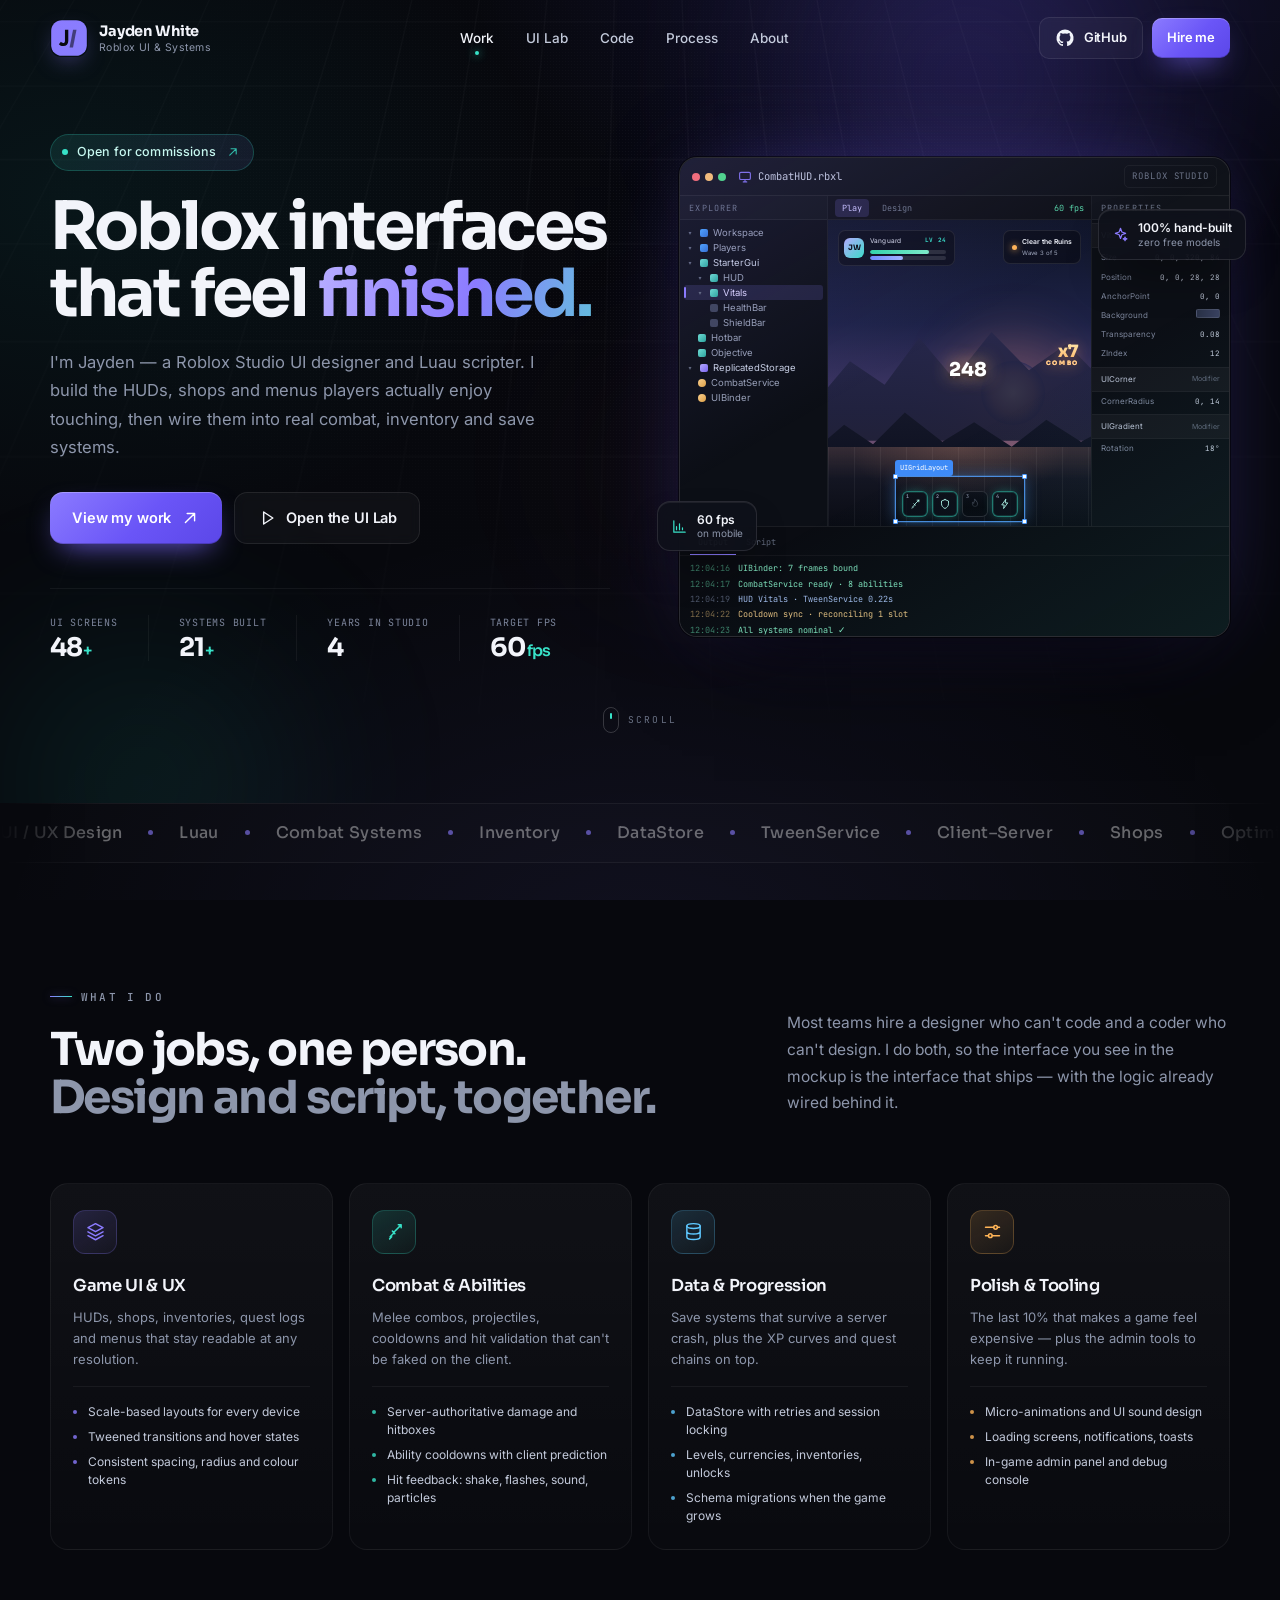
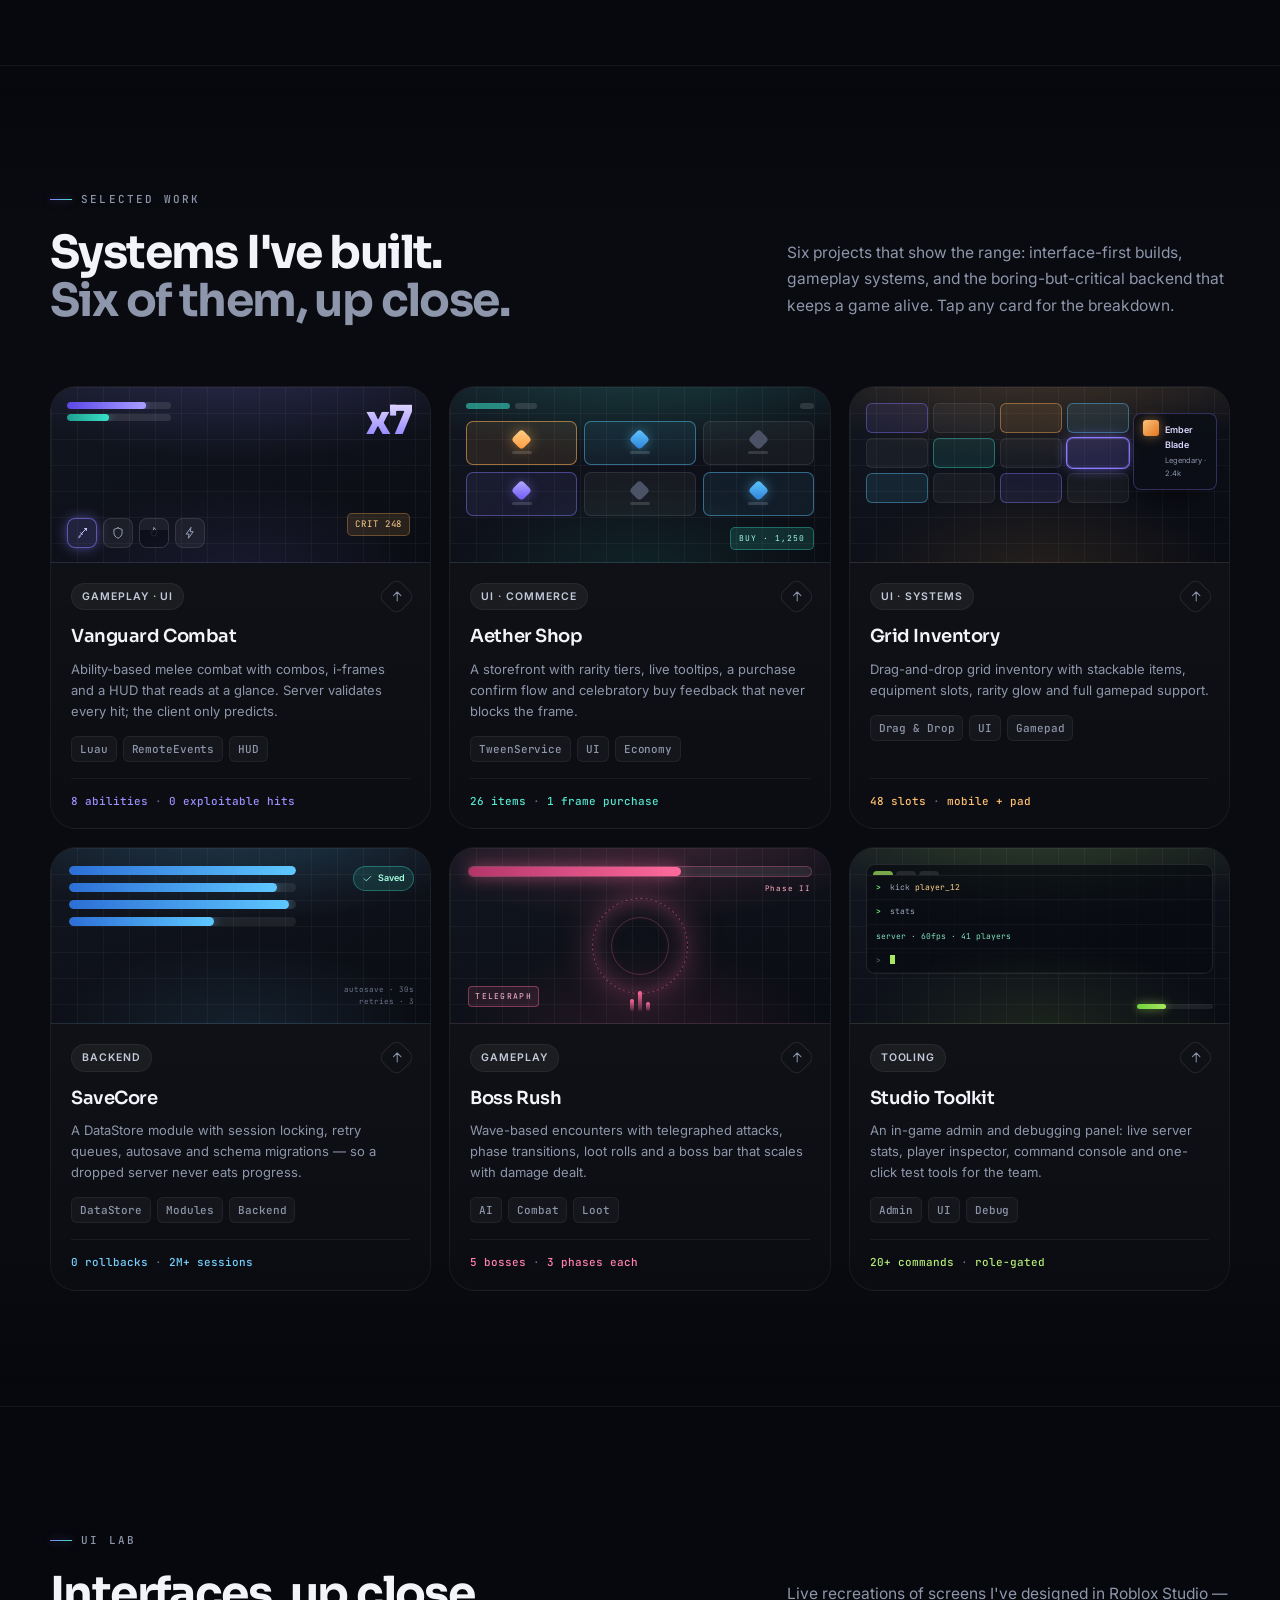
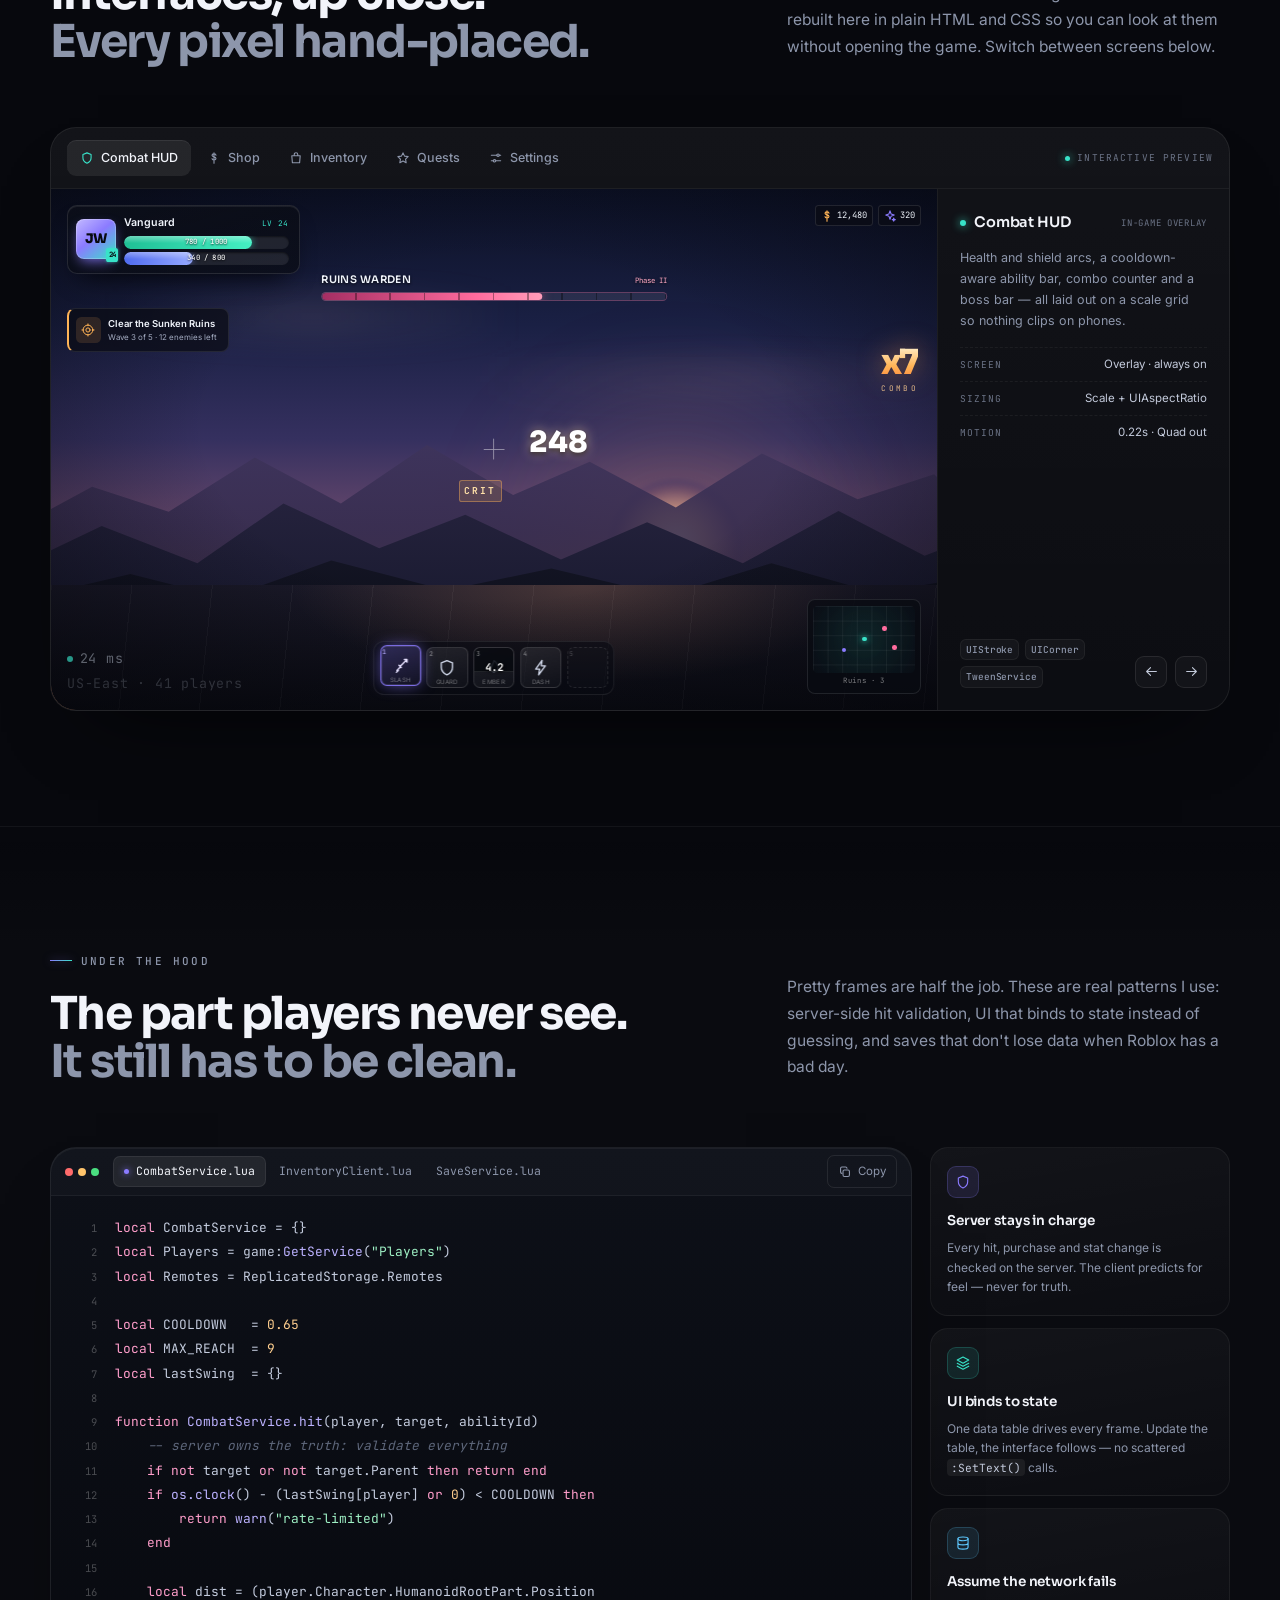
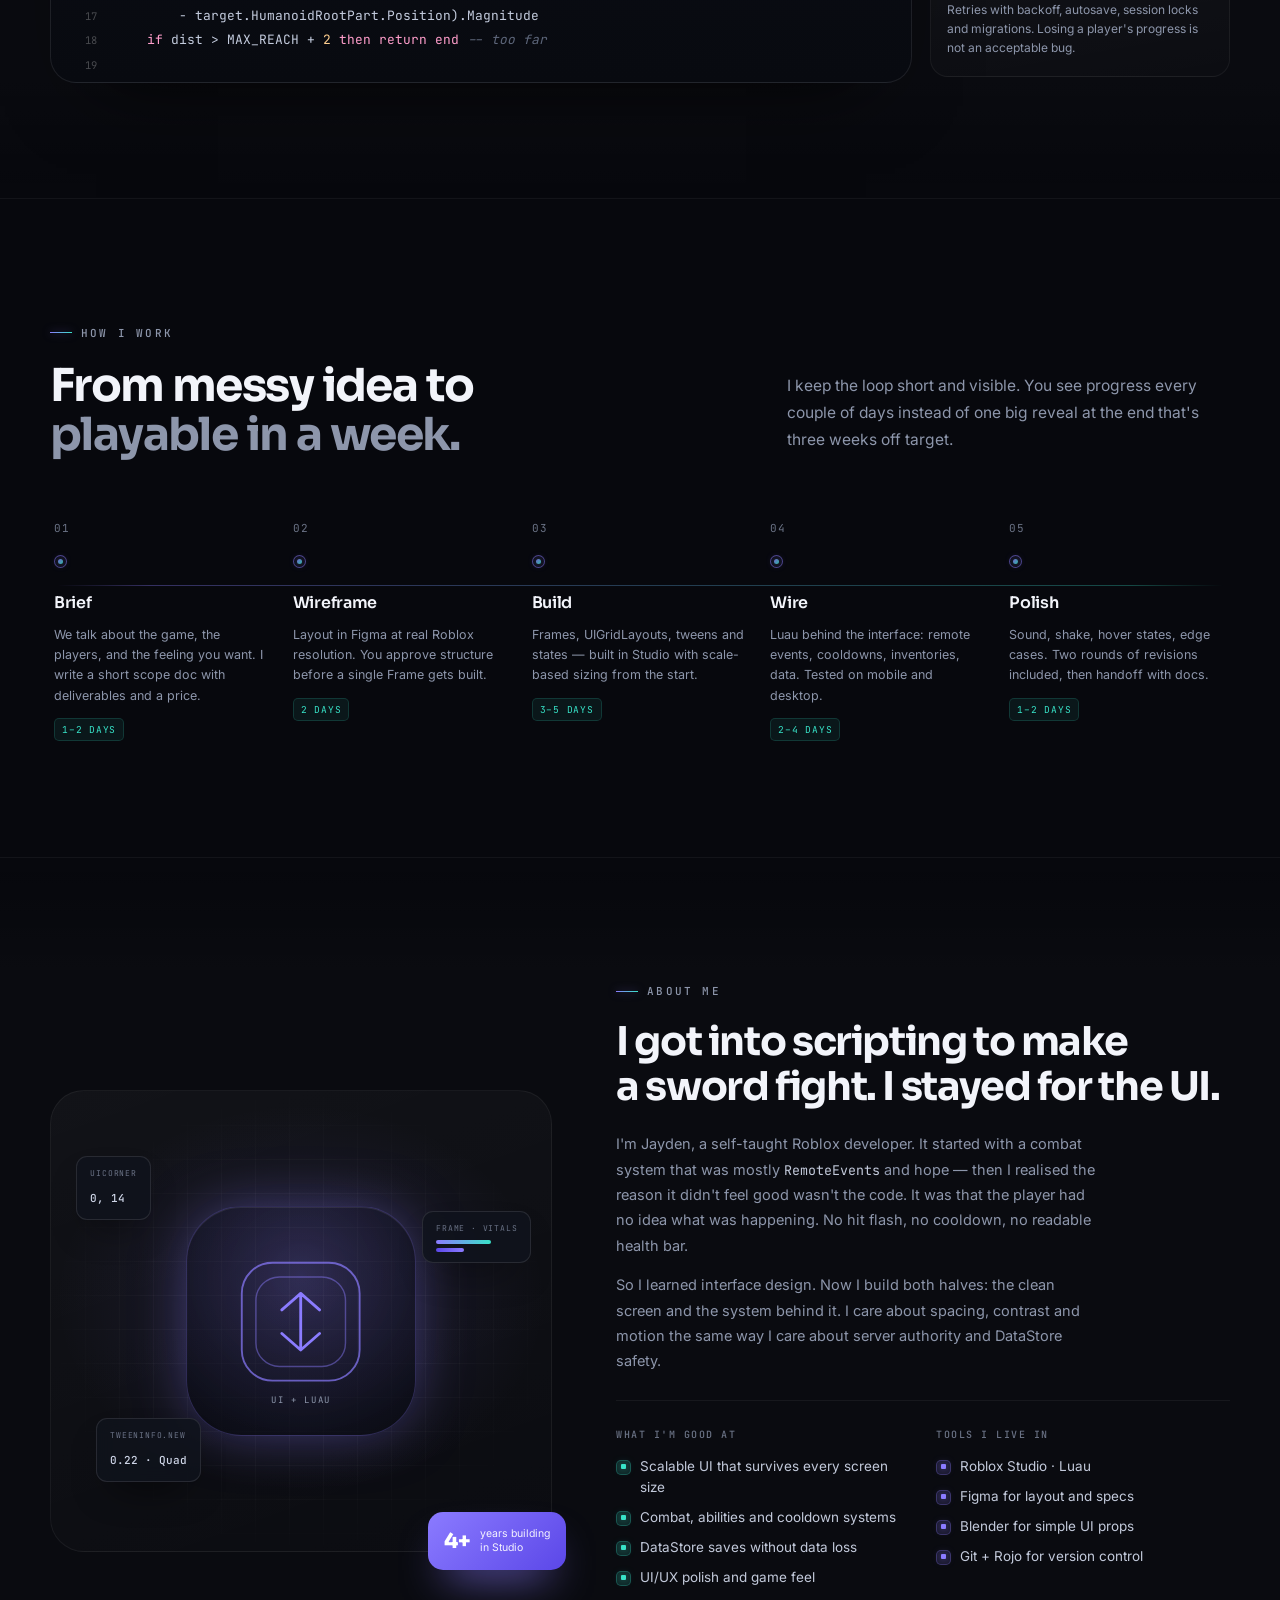
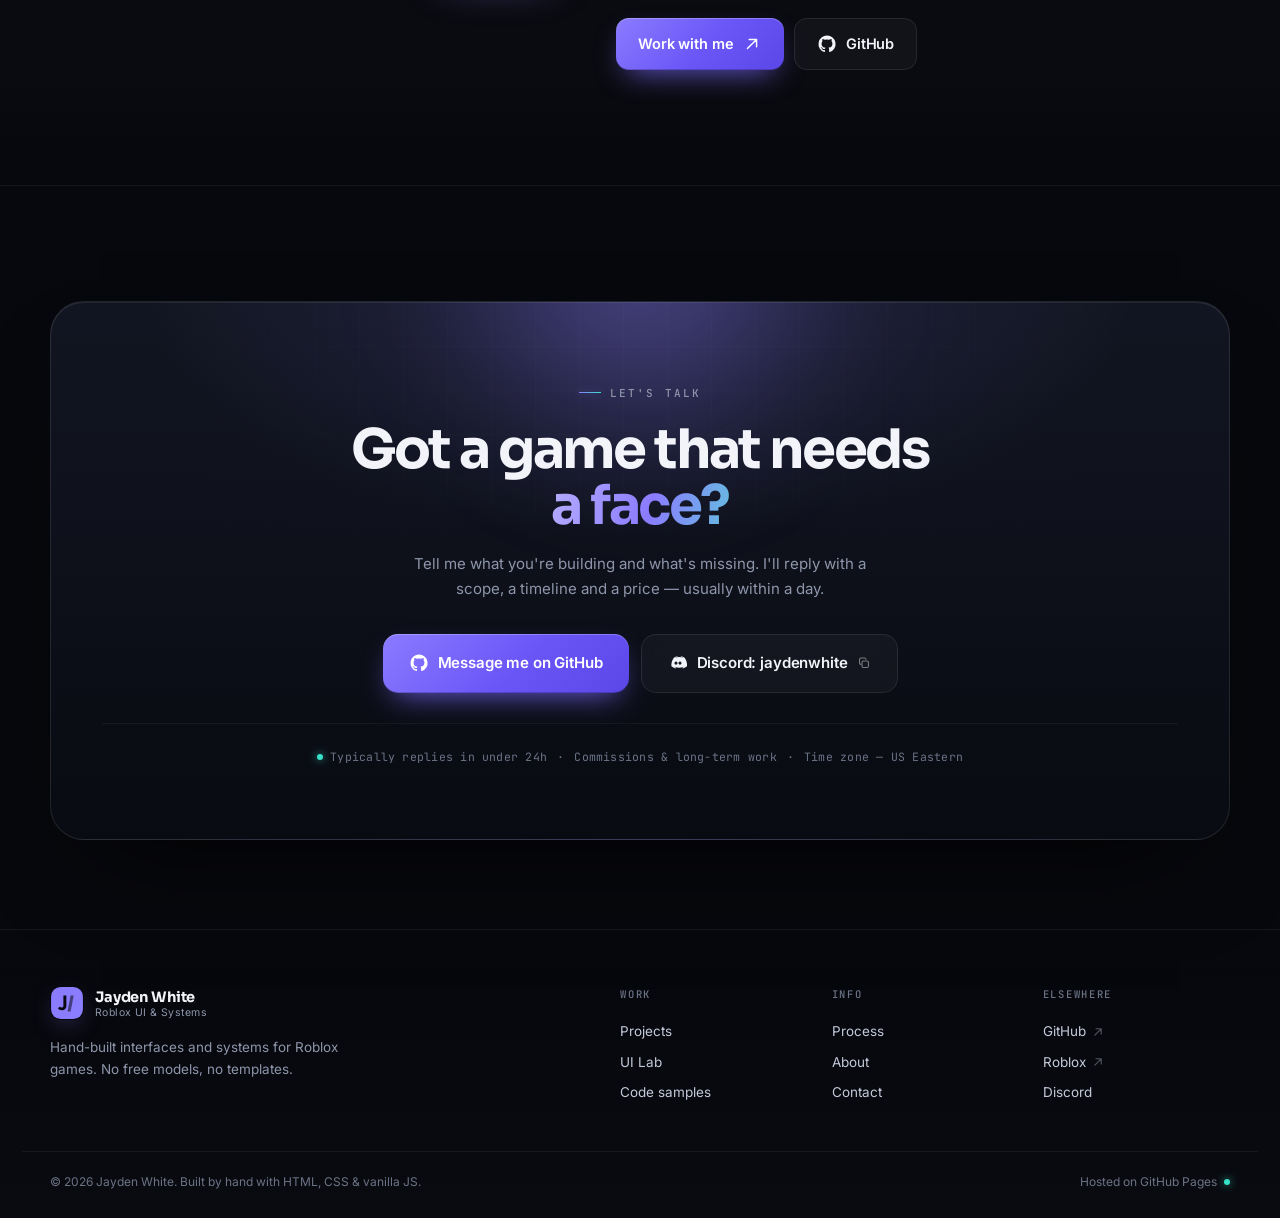
==== commit 80e8ebbe: "Polish pass: drawer overlay, no-JS fallback, copy fallback, 404 paths Co-authored-by: arena-agent <2" ====
--- a/index.html
+++ b/index.html
@@ -6,6 +6,7 @@
 <title>Jayden White — Roblox UI Designer &amp; Luau Scripter</title>
 <meta name="description" content="Jayden White designs clean, game-ready interfaces in Roblox Studio and scripts the systems behind them — combat, inventory, shops and save data." />
 <meta name="theme-color" content="#07080d" />
+<script>document.documentElement.classList.add("js");</script>
 <meta property="og:type" content="website" />
 <meta property="og:title" content="Jayden White — Roblox UI Designer &amp; Luau Scripter" />
 <meta property="og:description" content="Clean HUDs, shops and menus — wired to real combat, inventory and save systems." />
@@ -171,11 +172,13 @@
       </a>
       <a class="btn btn--primary btn--sm" href="#contact">Hire me</a>
       <button class="nav__burger" id="navBurger" aria-label="Open menu" aria-expanded="false" aria-controls="navDrawer">
-        <svg class="ico" aria-hidden="true"><use href="#i-menu"/></svg>
+        <svg class="ico nav__burger-open" aria-hidden="true"><use href="#i-menu"/></svg>
+        <svg class="ico nav__burger-close" aria-hidden="true"><use href="#i-close"/></svg>
       </button>
     </div>
   </div>
 
+  <div class="nav__scrim" id="navScrim" hidden></div>
   <div class="drawer" id="navDrawer" hidden>
     <a href="#work">Work</a>
     <a href="#lab">UI Lab</a>
--- a/assets/css/core.css
+++ b/assets/css/core.css
@@ -247,14 +247,14 @@
 }
 .spotlight.is-on { opacity: 1; }
 
-/* ---------- reveal ---------- */
-.reveal {
+/* ---------- reveal (only when JS is running, so content is never stuck hidden) ---------- */
+.js .reveal {
   opacity: 0;
   transform: translateY(22px);
   transition: opacity 0.75s var(--ease-out), transform 0.75s var(--ease-out);
   transition-delay: var(--d, 0s);
 }
-.reveal.is-in {
+.js .reveal.is-in {
   opacity: 1;
   transform: none;
 }
@@ -275,6 +275,8 @@
 }
 
 .nav__inner {
+  position: relative;
+  z-index: 96;
   height: var(--nav-h);
   display: flex;
   align-items: center;
@@ -354,6 +356,7 @@
 
 .nav__burger {
   display: none;
+  position: relative;
   width: 40px;
   height: 40px;
   border-radius: 11px;
@@ -361,16 +364,36 @@
   color: var(--ink);
   align-items: center;
   justify-content: center;
-}
+  background: rgba(255, 255, 255, 0.03);
+}
+.nav__burger .ico { position: absolute; transition: opacity 0.25s, transform 0.3s var(--ease); }
+.nav__burger-close { opacity: 0; transform: rotate(-45deg) scale(0.8); }
+.nav__burger[aria-expanded="true"] .nav__burger-open { opacity: 0; transform: rotate(45deg) scale(0.8); }
+.nav__burger[aria-expanded="true"] .nav__burger-close { opacity: 1; transform: none; }
+
+.nav__scrim {
+  position: fixed;
+  inset: 0;
+  z-index: 90;
+  background: rgba(4, 5, 9, 0.6);
+  backdrop-filter: blur(2px);
+  opacity: 0;
+  transition: opacity 0.3s ease;
+}
+.nav__scrim[hidden] { display: none; }
+.nav__scrim.is-open { opacity: 1; }
 
 .drawer {
+  position: relative;
+  z-index: 95;
   display: none;
   flex-direction: column;
-  padding: 14px var(--gutter) 22px;
-  gap: 4px;
-  background: rgba(8, 9, 15, 0.97);
+  padding: 10px var(--gutter) 22px;
+  gap: 2px;
+  background: rgba(8, 9, 15, 0.98);
   backdrop-filter: blur(20px);
   border-bottom: 1px solid var(--line);
+  box-shadow: 0 30px 60px -20px rgba(0, 0, 0, 0.9);
 }
 .drawer[hidden] { display: none !important; }
 .drawer.is-open { display: flex; }
@@ -379,7 +402,22 @@
   font-size: 15px;
   color: var(--ink-2);
   border-bottom: 1px solid var(--line-soft);
-}
+  opacity: 0;
+  transform: translateY(-6px);
+}
+.drawer.is-open a {
+  animation: drawerIn 0.4s var(--ease-out) forwards;
+}
+.drawer.is-open a:nth-child(2) { animation-delay: 0.03s; }
+.drawer.is-open a:nth-child(3) { animation-delay: 0.06s; }
+.drawer.is-open a:nth-child(4) { animation-delay: 0.09s; }
+.drawer.is-open a:nth-child(5) { animation-delay: 0.12s; }
+.drawer.is-open a:nth-child(6) { animation-delay: 0.15s; }
+@keyframes drawerIn {
+  to { opacity: 1; transform: none; }
+}
+/* the CTA is the last child, so let it inherit the stagger instead of the hidden state */
+.drawer .drawer__cta { opacity: 1; transform: none; animation: none; }
 .drawer a:last-child { border-bottom: 0; }
 .drawer__cta {
   margin-top: 10px;
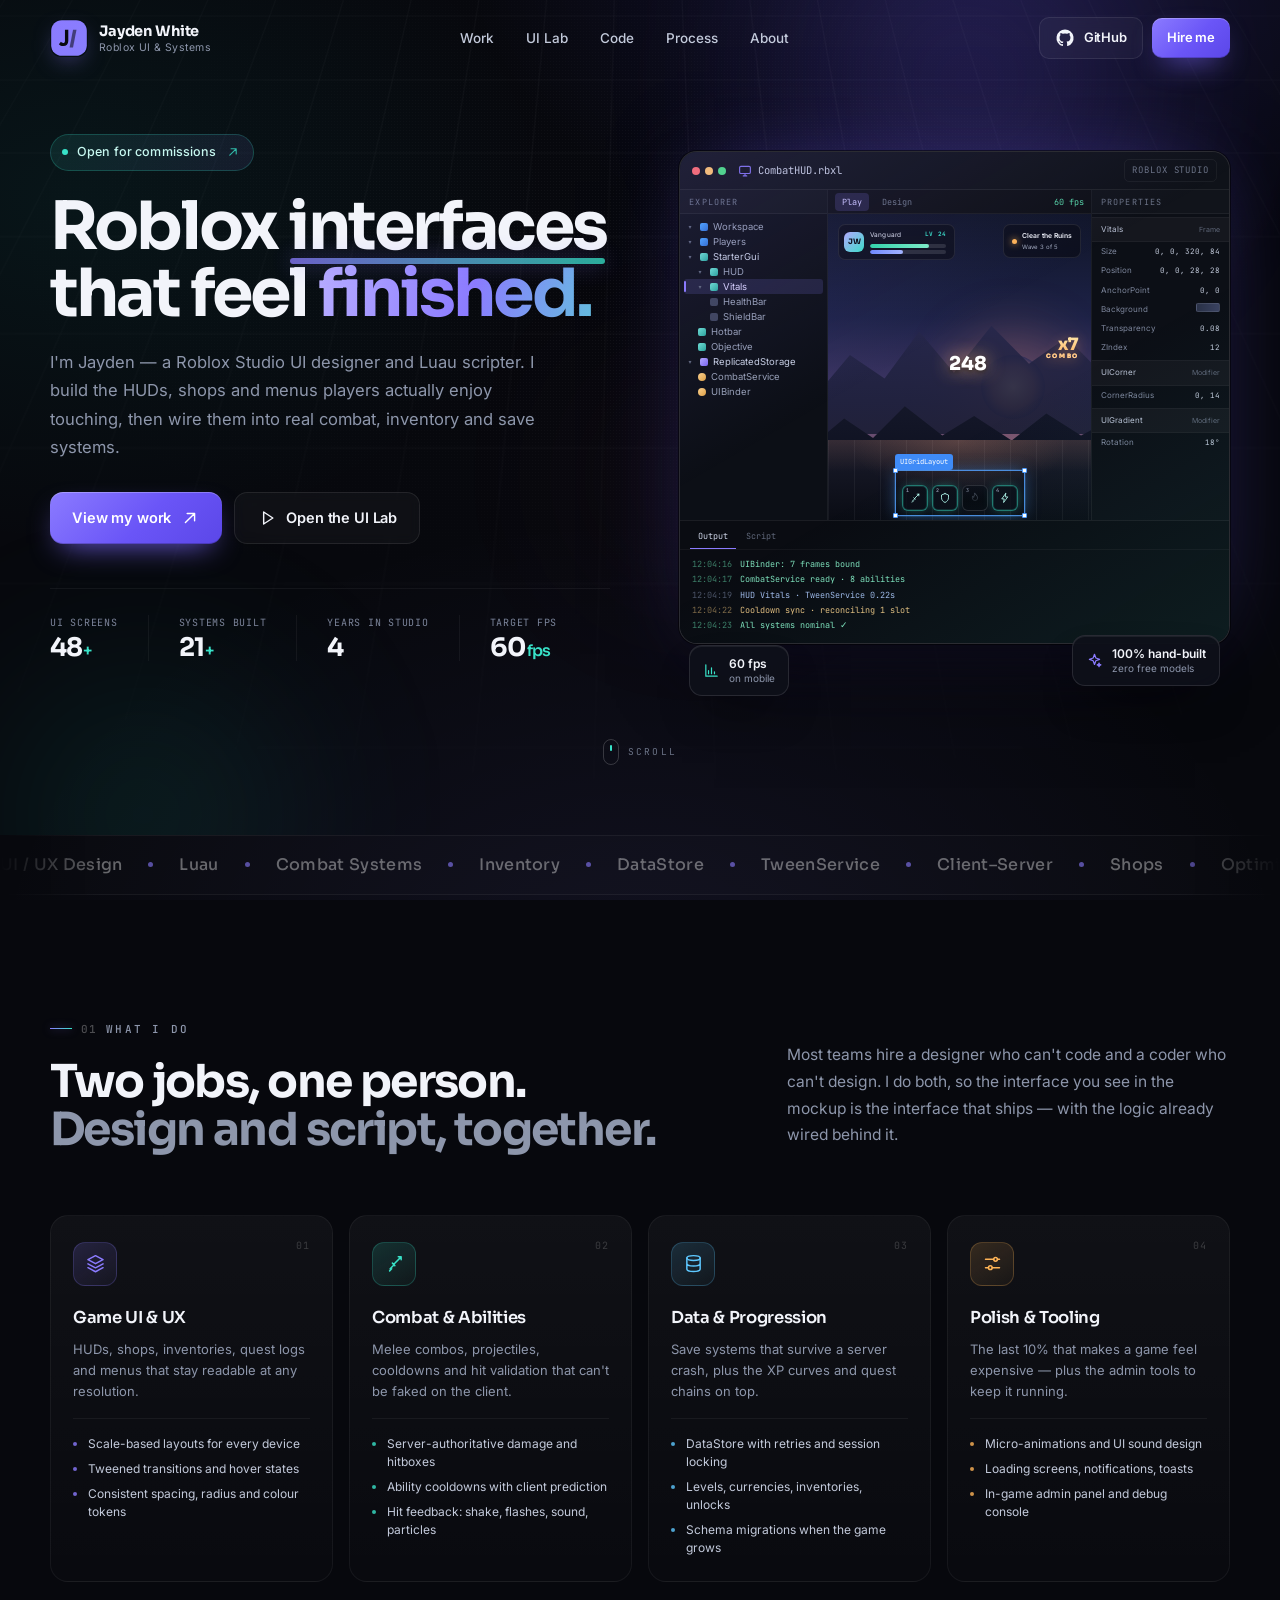
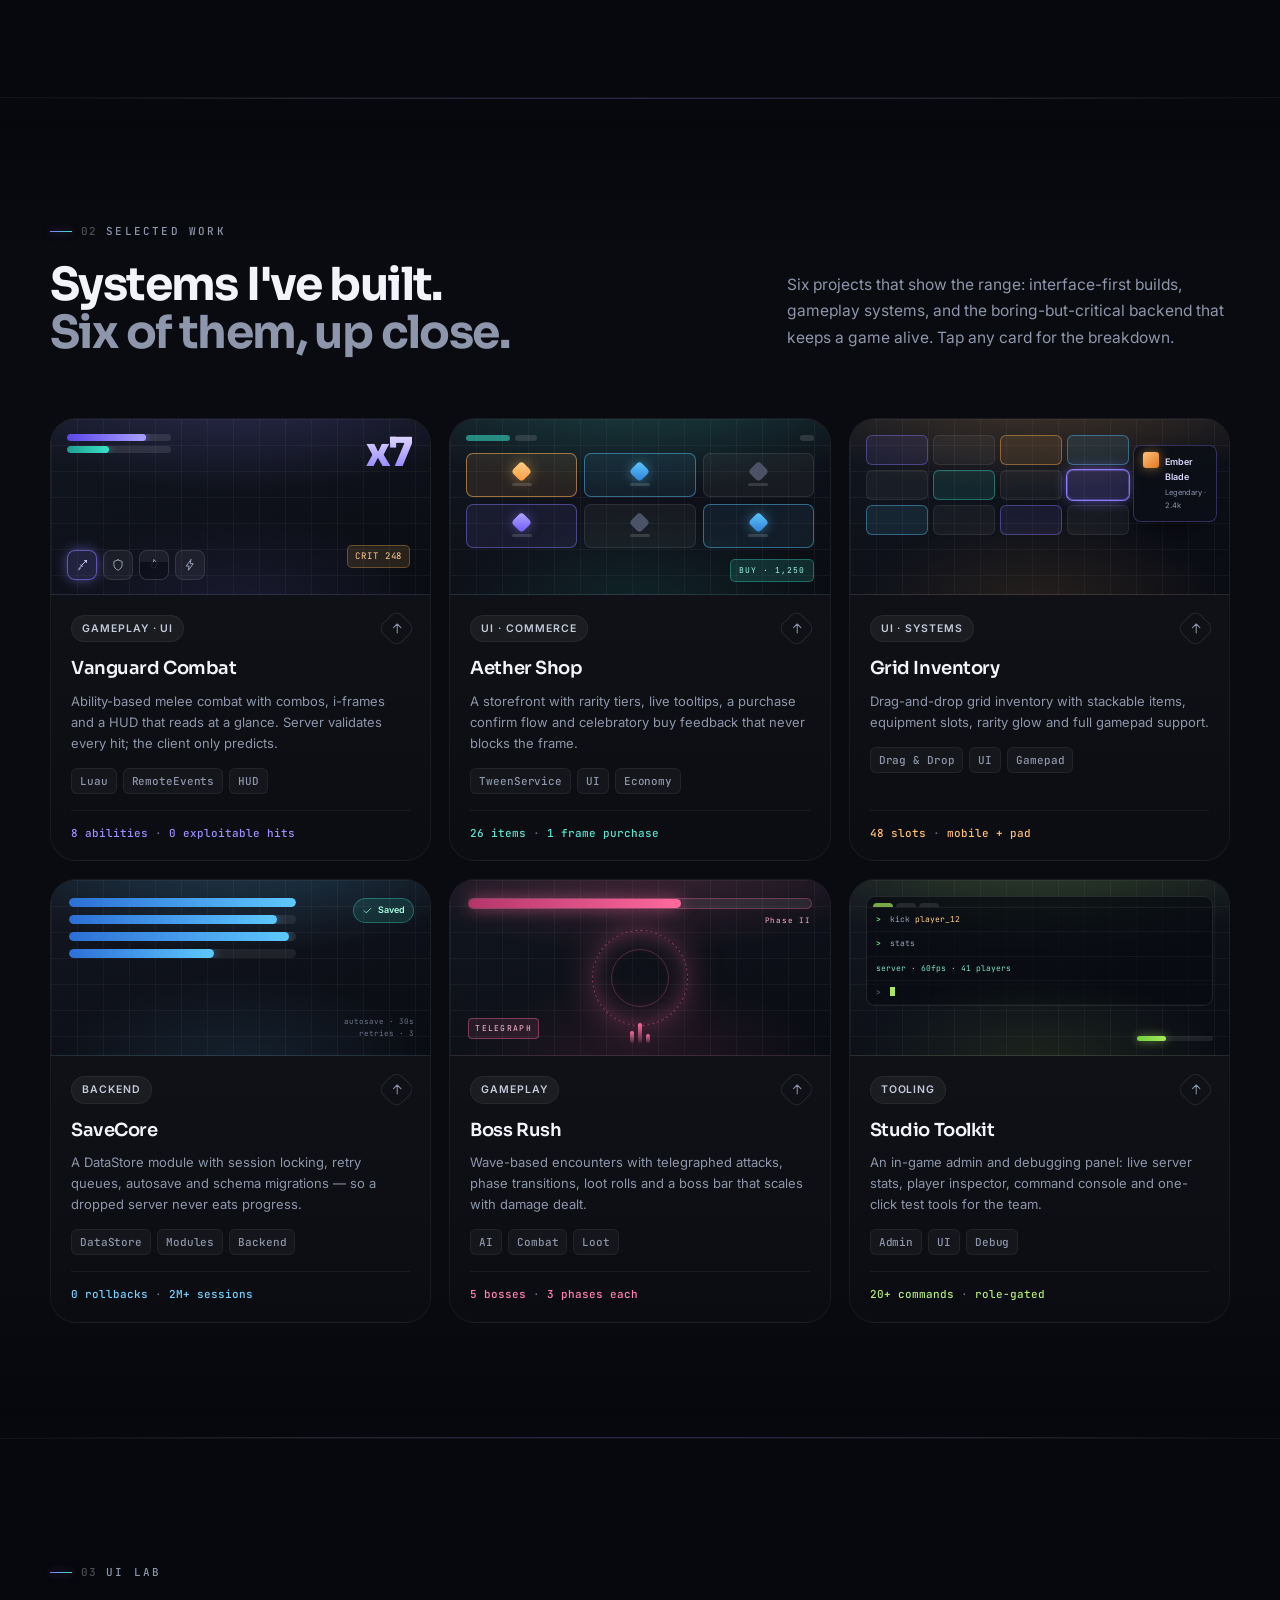
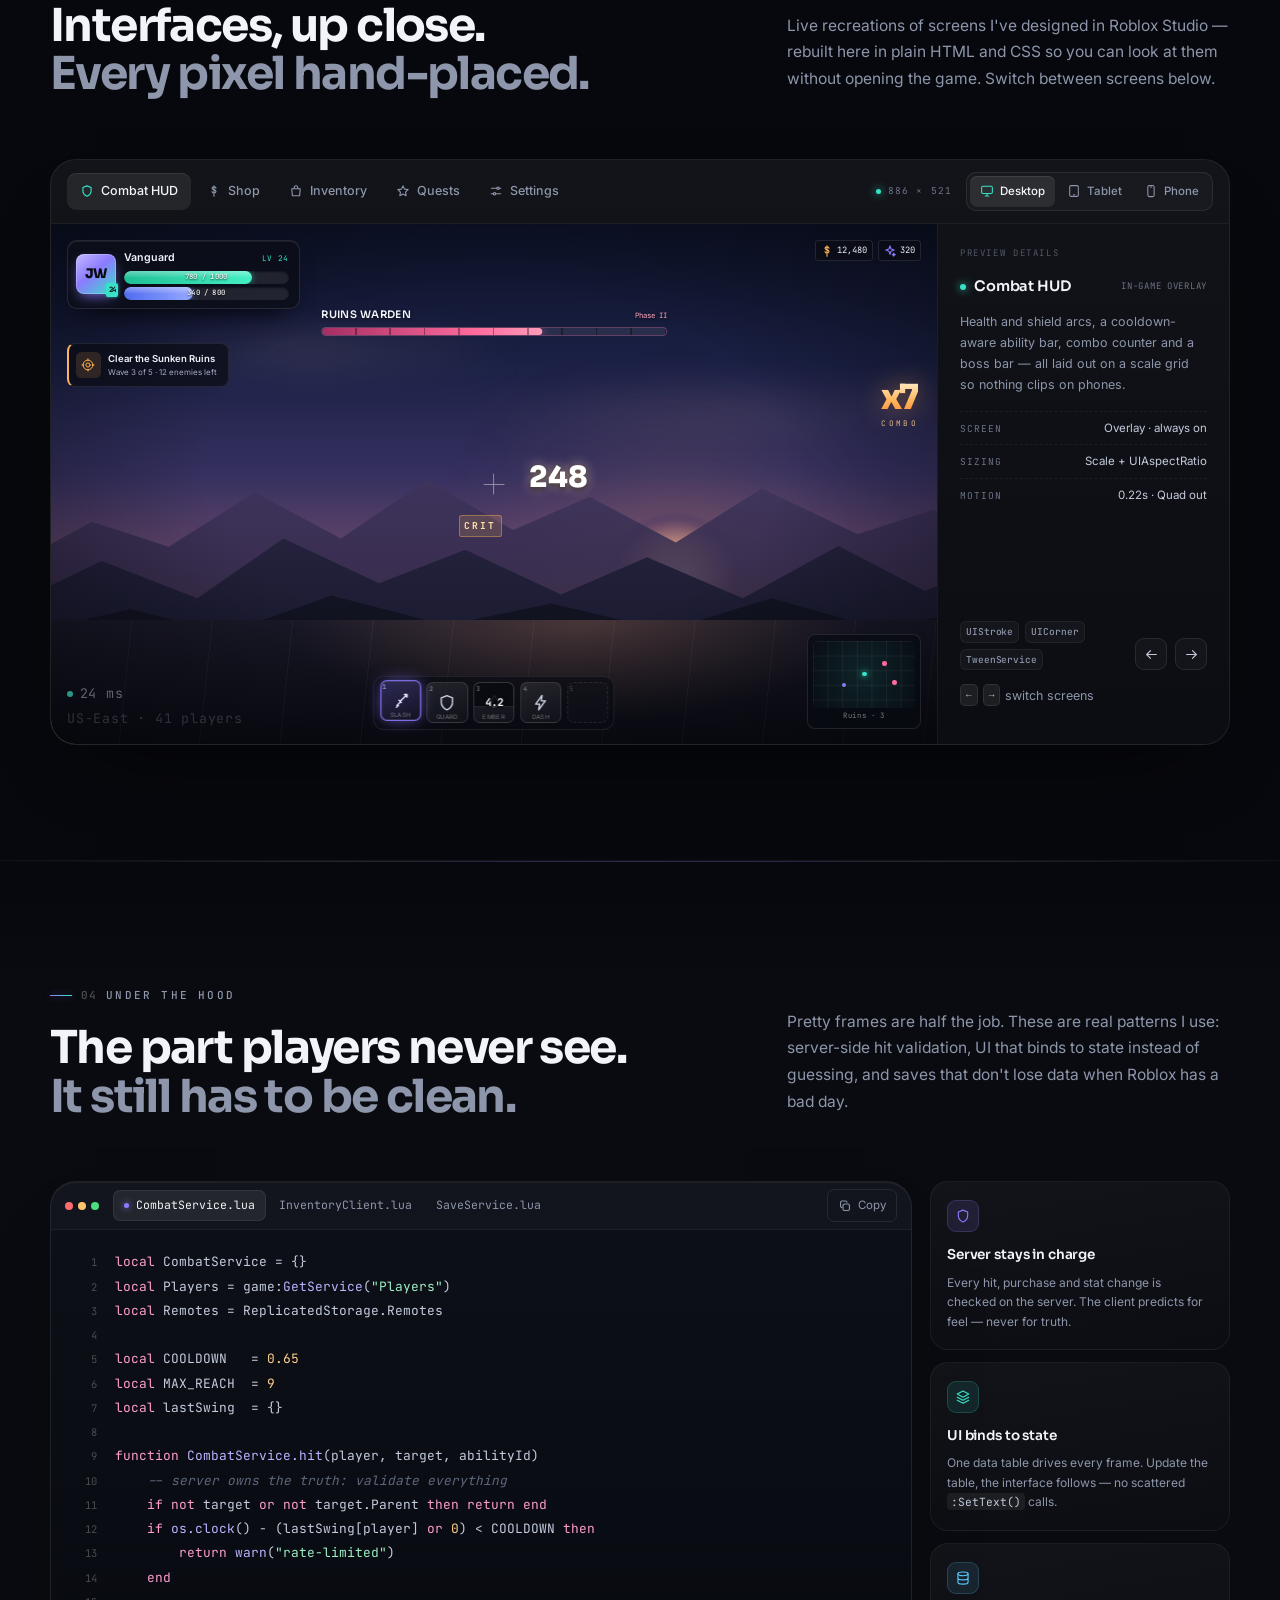
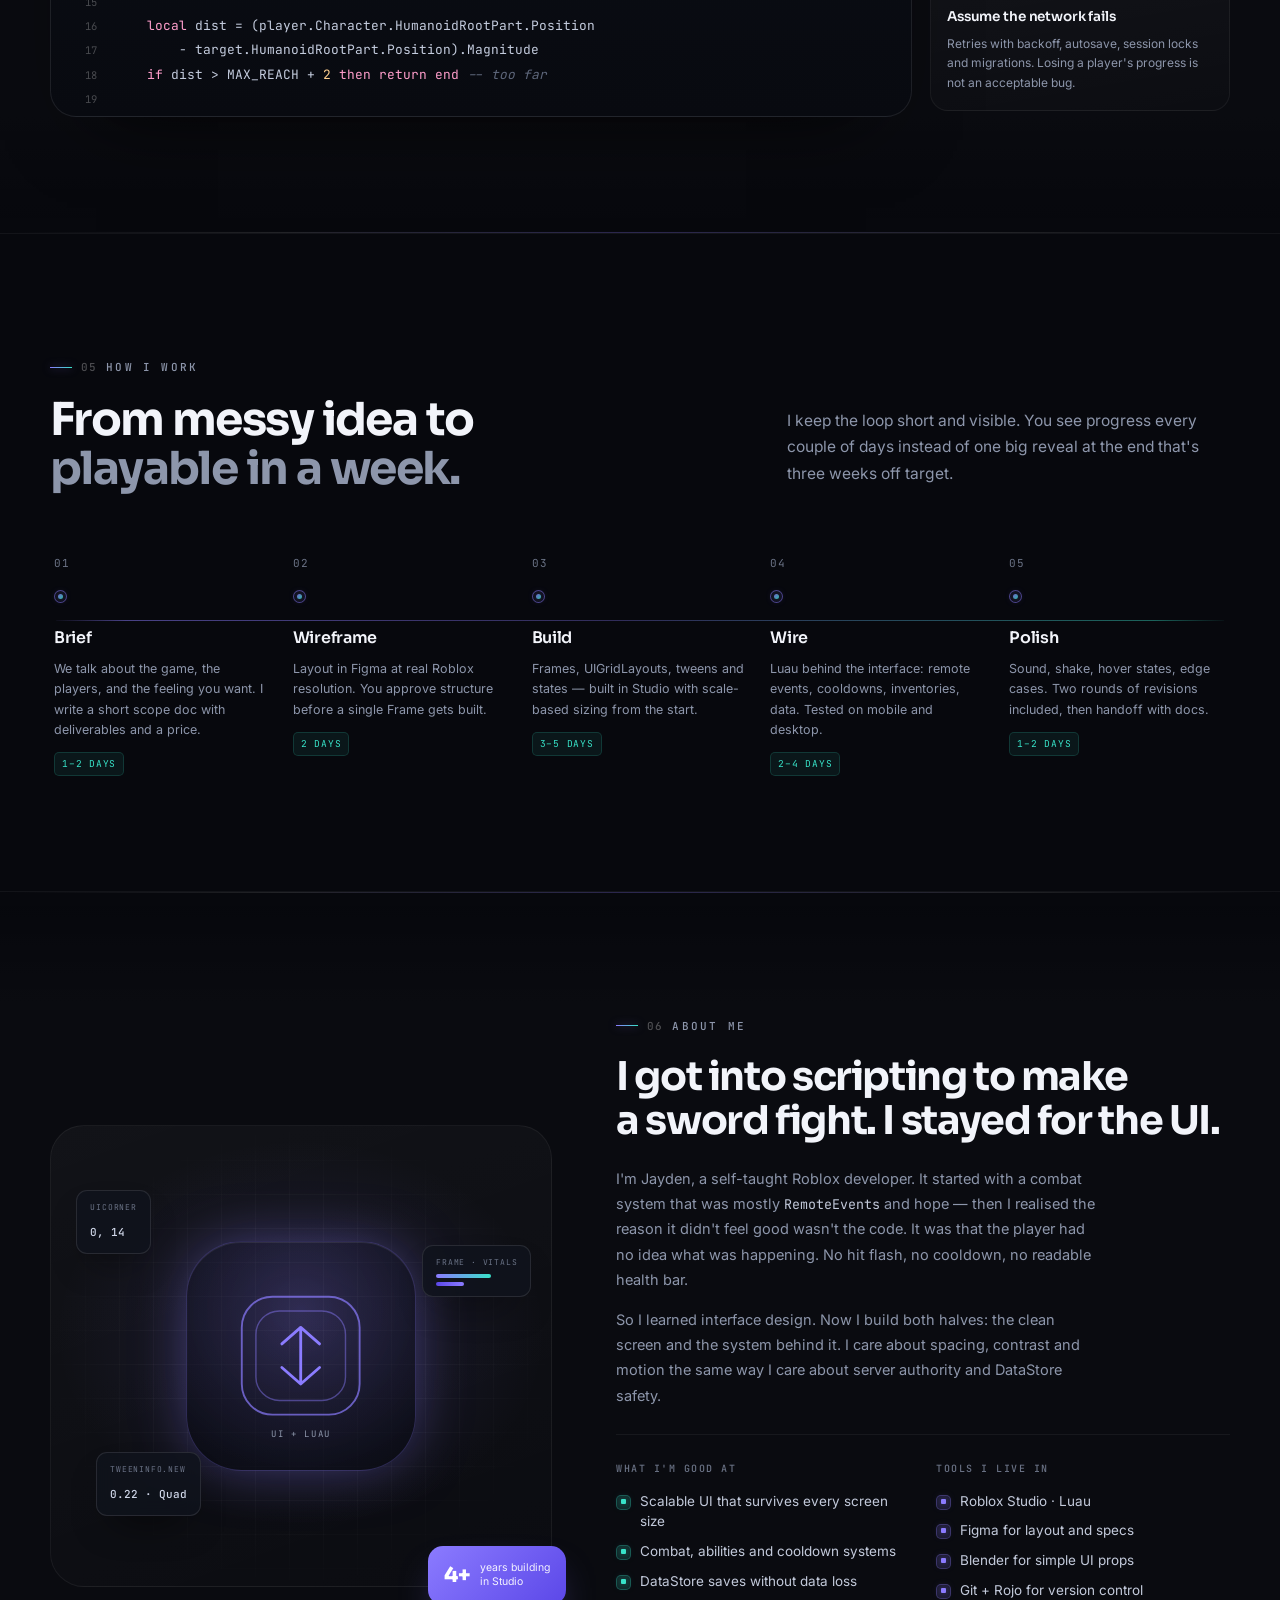
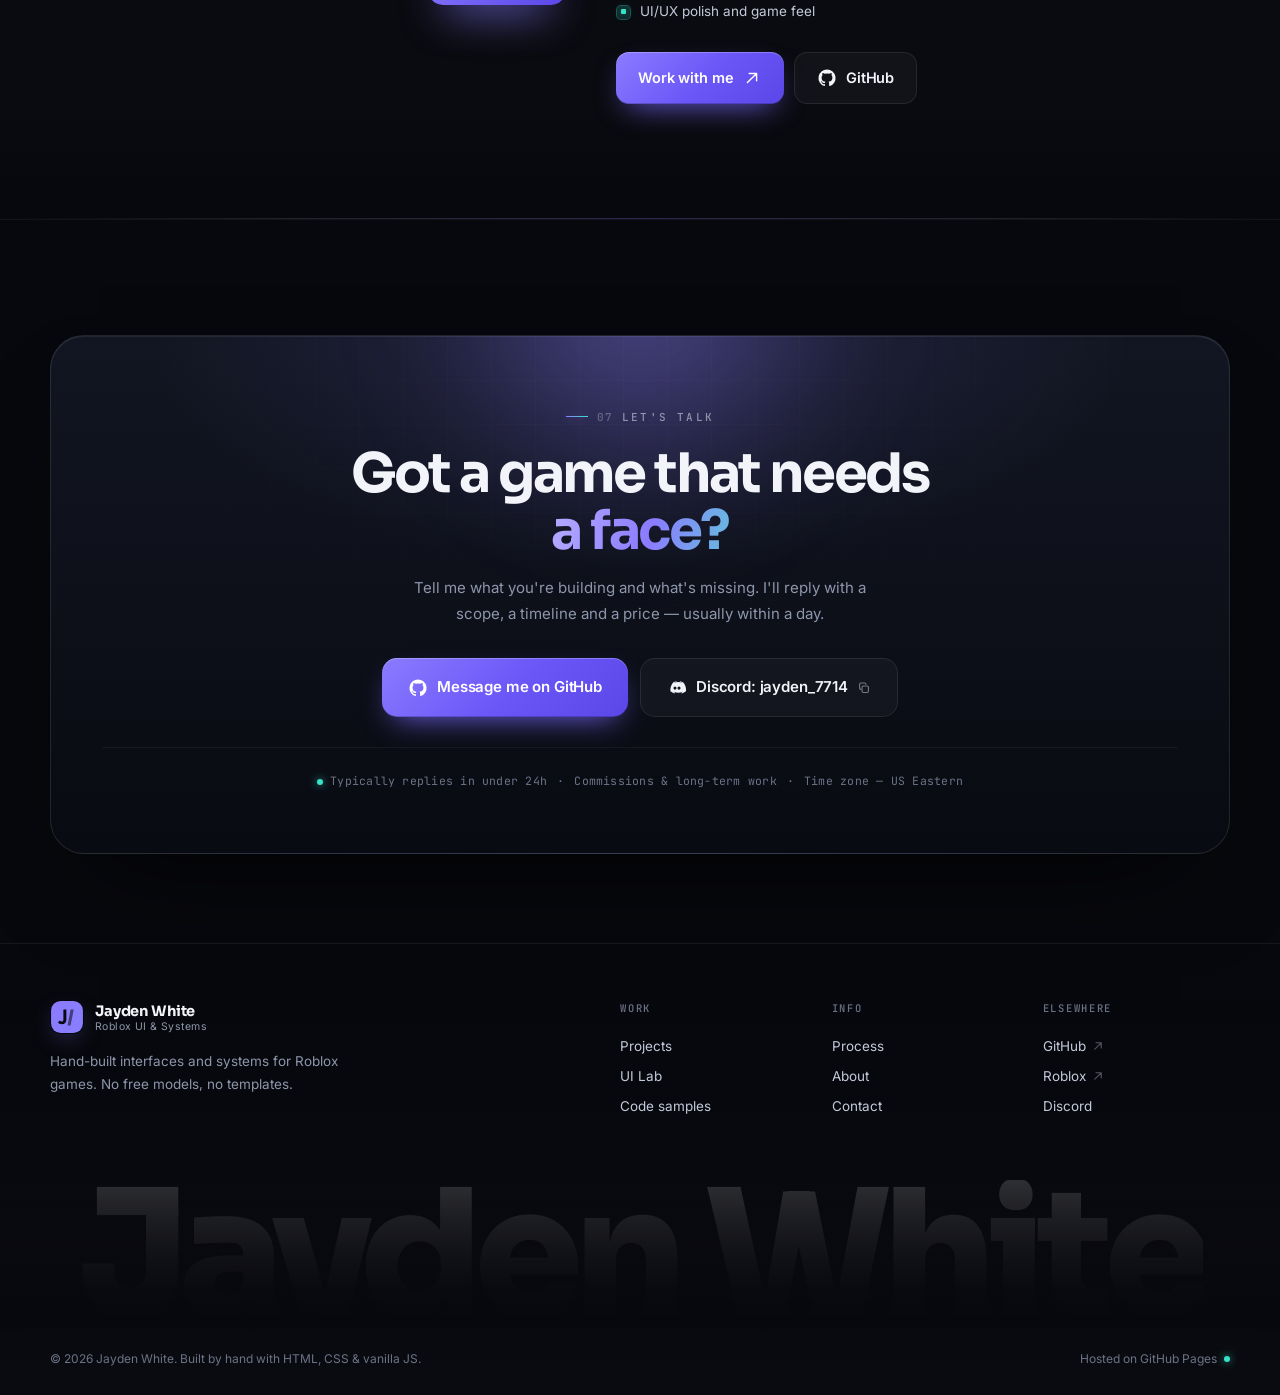
==== commit 593698d2: "Polish pass: live device switcher, nav pill, card glow, footer wordmark - Discord handle updated to " ====
--- a/index.html
+++ b/index.html
@@ -129,6 +129,12 @@
     <symbol id="i-monitor" viewBox="0 0 24 24">
       <rect x="2.8" y="4" width="18.4" height="12.4" rx="2.2"/><path d="M9 20.4h6M12 16.4v4"/>
     </symbol>
+    <symbol id="i-tablet" viewBox="0 0 24 24">
+      <rect x="4.6" y="2.8" width="14.8" height="18.4" rx="2.4"/><path d="M11 18.4h2"/>
+    </symbol>
+    <symbol id="i-phone" viewBox="0 0 24 24">
+      <rect x="6.6" y="2.4" width="10.8" height="19.2" rx="2.6"/><path d="M10.6 5.2h2.8"/>
+    </symbol>
     <symbol id="i-user" viewBox="0 0 24 24">
       <circle cx="12" cy="8.2" r="3.8"/><path d="M4.6 20.2a7.4 7.4 0 0 1 14.8 0"/>
     </symbol>
@@ -158,6 +164,7 @@
     </a>
 
     <nav class="nav__links" id="navLinks" aria-label="Primary">
+      <span class="nav__pill" id="navPill" aria-hidden="true"></span>
       <a href="#work" class="nav__link">Work</a>
       <a href="#lab" class="nav__link">UI Lab</a>
       <a href="#code" class="nav__link">Code</a>
@@ -210,7 +217,7 @@
       </a>
 
       <h1 class="hero__title reveal" style="--d:.06s">
-        Roblox interfaces that feel
+        Roblox <span class="hero__hl">interfaces</span> that feel
         <span class="grad">finished.</span>
       </h1>
 
@@ -408,7 +415,7 @@
   <div class="wrap">
     <div class="sec-head">
       <div class="reveal">
-        <span class="eyebrow"><i></i>What I do</span>
+        <span class="eyebrow"><i></i><b>01</b> What I do</span>
         <h2 class="sec-title">Two jobs, one person.<br /><span class="muted">Design and script, together.</span></h2>
       </div>
       <p class="sec-sub reveal" style="--d:.08s">
@@ -420,6 +427,7 @@
 
     <div class="cards">
       <article class="svc reveal" style="--d:.02s">
+        <span class="svc__num" aria-hidden="true">01</span>
         <div class="svc__icon"><svg class="ico"><use href="#i-layers"/></svg></div>
         <h3>Game UI &amp; UX</h3>
         <p>HUDs, shops, inventories, quest logs and menus that stay readable at any resolution.</p>
@@ -432,6 +440,7 @@
       </article>
 
       <article class="svc reveal" style="--d:.08s">
+        <span class="svc__num" aria-hidden="true">02</span>
         <div class="svc__icon"><svg class="ico"><use href="#i-sword"/></svg></div>
         <h3>Combat &amp; Abilities</h3>
         <p>Melee combos, projectiles, cooldowns and hit validation that can't be faked on the client.</p>
@@ -444,6 +453,7 @@
       </article>
 
       <article class="svc reveal" style="--d:.14s">
+        <span class="svc__num" aria-hidden="true">03</span>
         <div class="svc__icon"><svg class="ico"><use href="#i-database"/></svg></div>
         <h3>Data &amp; Progression</h3>
         <p>Save systems that survive a server crash, plus the XP curves and quest chains on top.</p>
@@ -456,6 +466,7 @@
       </article>
 
       <article class="svc reveal" style="--d:.2s">
+        <span class="svc__num" aria-hidden="true">04</span>
         <div class="svc__icon"><svg class="ico"><use href="#i-sliders"/></svg></div>
         <h3>Polish &amp; Tooling</h3>
         <p>The last 10% that makes a game feel expensive — plus the admin tools to keep it running.</p>
@@ -475,7 +486,7 @@
   <div class="wrap">
     <div class="sec-head">
       <div class="reveal">
-        <span class="eyebrow"><i></i>Selected work</span>
+        <span class="eyebrow"><i></i><b>02</b> Selected work</span>
         <h2 class="sec-title">Systems I've built.<br /><span class="muted">Six of them, up close.</span></h2>
       </div>
       <p class="sec-sub reveal" style="--d:.08s">
@@ -636,7 +647,7 @@
   <div class="wrap">
     <div class="sec-head">
       <div class="reveal">
-        <span class="eyebrow"><i></i>UI Lab</span>
+        <span class="eyebrow"><i></i><b>03</b> UI Lab</span>
         <h2 class="sec-title">Interfaces, up close.<br /><span class="muted">Every pixel hand-placed.</span></h2>
       </div>
       <p class="sec-sub reveal" style="--d:.08s">
@@ -665,10 +676,27 @@
             <svg class="ico ico--xs"><use href="#i-sliders"/></svg> Settings
           </button>
         </div>
-        <span class="lab__hint"><i></i>Interactive preview</span>
+        <div class="lab__tools">
+          <span class="lab__hint" title="Live frame size"><i></i><span id="labDims">1200 × 675</span></span>
+          <div class="seg-device" role="group" aria-label="Preview viewport size">
+            <button class="seg-device__btn is-active" data-device="desktop" aria-pressed="true" title="Desktop view">
+              <svg class="ico" aria-hidden="true"><use href="#i-monitor"/></svg>
+              <span>Desktop</span>
+            </button>
+            <button class="seg-device__btn" data-device="tablet" aria-pressed="false" title="Tablet view">
+              <svg class="ico" aria-hidden="true"><use href="#i-tablet"/></svg>
+              <span>Tablet</span>
+            </button>
+            <button class="seg-device__btn" data-device="phone" aria-pressed="false" title="Phone view">
+              <svg class="ico" aria-hidden="true"><use href="#i-phone"/></svg>
+              <span>Phone</span>
+            </button>
+          </div>
+        </div>
       </div>
 
       <div class="lab__stage">
+        <div class="lab__viewport" data-device="desktop">
         <div class="screen">
           <div class="screen__scene" aria-hidden="true">
             <div class="sc-sky"></div>
@@ -997,9 +1025,20 @@
             <span class="screen__ping"><i></i> 24 ms</span>
             <span class="screen__server">US-East · 41 players</span>
           </div>
+
+          <div class="screen__status" aria-hidden="true">
+            <span class="screen__time">9:41</span>
+            <span class="screen__signals">
+              <i class="sig sig--1"></i><i class="sig sig--2"></i><i class="sig sig--3"></i>
+              <i class="bat"></i>
+            </span>
+          </div>
+          <div class="screen__home" aria-hidden="true"></div>
+        </div>
         </div>
 
         <aside class="lab__caption" aria-live="polite">
+          <span class="lab__caption-eyebrow">Preview details</span>
           <div class="lab__caption-head">
             <span class="lab__caption-dot"></span>
             <b id="labName">Combat HUD</b>
@@ -1016,6 +1055,7 @@
             <button class="lab__prev" id="labPrev" aria-label="Previous screen"><svg class="ico"><use href="#i-arrow"/></svg></button>
             <button class="lab__next" id="labNext" aria-label="Next screen"><svg class="ico"><use href="#i-arrow"/></svg></button>
           </div>
+          <p class="lab__keys"><kbd>&larr;</kbd><kbd>&rarr;</kbd> switch screens</p>
         </aside>
       </div>
     </div>
@@ -1027,7 +1067,7 @@
   <div class="wrap">
     <div class="sec-head">
       <div class="reveal">
-        <span class="eyebrow"><i></i>Under the hood</span>
+        <span class="eyebrow"><i></i><b>04</b> Under the hood</span>
         <h2 class="sec-title">The part players never see.<br /><span class="muted">It still has to be clean.</span></h2>
       </div>
       <p class="sec-sub reveal" style="--d:.08s">
@@ -1164,7 +1204,7 @@
   <div class="wrap">
     <div class="sec-head">
       <div class="reveal">
-        <span class="eyebrow"><i></i>How I work</span>
+        <span class="eyebrow"><i></i><b>05</b> How I work</span>
         <h2 class="sec-title">From messy idea to<br /><span class="muted">playable in a week.</span></h2>
       </div>
       <p class="sec-sub reveal" style="--d:.08s">
@@ -1250,7 +1290,7 @@
     </div>
 
     <div class="about__copy">
-      <span class="eyebrow reveal"><i></i>About me</span>
+      <span class="eyebrow reveal"><i></i><b>06</b> About me</span>
       <h2 class="sec-title reveal" style="--d:.05s">I got into scripting to make<br />a sword fight. I stayed for the UI.</h2>
 
       <p class="reveal" style="--d:.1s">
@@ -1303,7 +1343,7 @@
       <div class="contact__glow" aria-hidden="true"></div>
       <div class="contact__grid-bg" aria-hidden="true"></div>
 
-      <span class="eyebrow eyebrow--center contact__eyebrow"><i></i>Let's talk</span>
+      <span class="eyebrow eyebrow--center contact__eyebrow"><i></i><b>07</b> Let's talk</span>
       <h2 class="contact__title">Got a game that needs<br /><span class="grad">a face?</span></h2>
       <p class="contact__sub">
         Tell me what you're building and what's missing. I'll reply with a scope,
@@ -1314,9 +1354,9 @@
         <a class="btn btn--primary btn--lg" href="https://github.com/jaydenwhite7714" target="_blank" rel="noopener">
           <svg class="ico" aria-hidden="true"><use href="#i-github"/></svg> Message me on GitHub
         </a>
-        <button class="btn btn--ghost btn--lg" id="copyDiscord" data-handle="jaydenwhite">
+        <button class="btn btn--ghost btn--lg" id="copyDiscord" data-handle="jayden_7714">
           <svg class="ico" aria-hidden="true"><use href="#i-discord"/></svg>
-          <span class="copy-label">Discord: jaydenwhite</span>
+          <span class="copy-label">Discord: jayden_7714</span>
           <svg class="ico ico--xs copy-ico" aria-hidden="true"><use href="#i-copy"/></svg>
         </button>
       </div>
@@ -1369,6 +1409,10 @@
     </nav>
   </div>
 
+  <div class="footer__wordmark" aria-hidden="true">
+    <span>Jayden White</span>
+  </div>
+
   <div class="wrap footer__bottom">
     <span>© <span id="year">2026</span> Jayden White. Built by hand with HTML, CSS &amp; vanilla JS.</span>
     <span class="footer__host">Hosted on GitHub Pages <i class="dot-live"></i></span>
@@ -1378,7 +1422,7 @@
 <!-- ============ PROJECT MODAL ============ -->
 <div class="modal" id="projectModal" role="dialog" aria-modal="true" aria-labelledby="modalTitle" hidden>
   <div class="modal__backdrop" data-close></div>
-  <div class="modal__panel" role="document">
+  <div class="modal__panel" role="document" tabindex="-1">
     <button class="modal__close" data-close aria-label="Close"><svg class="ico"><use href="#i-close"/></svg></button>
     <div class="modal__hero" id="modalHero" aria-hidden="true"></div>
     <div class="modal__content">
@@ -1405,6 +1449,10 @@
   </div>
 </div>
 
+<button class="to-top" id="toTop" aria-label="Back to top" tabindex="-1">
+  <svg class="ico" aria-hidden="true"><use href="#i-arrow"/></svg>
+</button>
+
 <div class="toast" id="toast" role="status" aria-live="polite"></div>
 
 <script src="assets/js/main.js"></script>
--- a/assets/css/core.css
+++ b/assets/css/core.css
@@ -105,10 +105,22 @@
 * { margin: 0; }
 
 html {
+  color-scheme: dark;
   scroll-behavior: smooth;
   scroll-padding-top: calc(var(--nav-h) + 20px);
   -webkit-text-size-adjust: 100%;
-}
+  scrollbar-color: rgba(255, 255, 255, 0.16) transparent;
+}
+
+::-webkit-scrollbar { width: 11px; height: 11px; }
+::-webkit-scrollbar-track { background: transparent; }
+::-webkit-scrollbar-thumb {
+  background: rgba(255, 255, 255, 0.13);
+  border-radius: 99px;
+  border: 3px solid transparent;
+  background-clip: padding-box;
+}
+::-webkit-scrollbar-thumb:hover { background: rgba(255, 255, 255, 0.24); background-clip: padding-box; }
 
 body {
   background: var(--bg);
@@ -315,6 +327,7 @@
 }
 
 .nav__links {
+  position: relative;
   display: flex;
   align-items: center;
   gap: 4px;
@@ -324,12 +337,27 @@
   border: 1px solid transparent;
   transition: border-color 0.4s ease, background 0.4s ease;
 }
+.nav__pill {
+  position: absolute;
+  top: 5px;
+  left: 0;
+  height: calc(100% - 10px);
+  width: 0;
+  border-radius: 999px;
+  background: rgba(255, 255, 255, 0.07);
+  box-shadow: inset 0 1px 0 rgba(255, 255, 255, 0.07);
+  opacity: 0;
+  pointer-events: none;
+  transition: transform 0.4s var(--ease), width 0.4s var(--ease), opacity 0.3s ease;
+}
+.nav__pill.is-on { opacity: 1; }
 .nav.is-stuck .nav__links {
   border-color: var(--line-soft);
   background: rgba(255, 255, 255, 0.022);
 }
 .nav__link {
   position: relative;
+  z-index: 1;
   padding: 7px 14px;
   font-size: 13.5px;
   font-weight: 500;
@@ -350,6 +378,7 @@
   transform: translateX(-50%);
   background: var(--mint);
   box-shadow: 0 0 8px var(--mint);
+  transition: opacity 0.3s;
 }
 
 .nav__actions { display: flex; align-items: center; gap: 9px; flex: none; }
@@ -564,6 +593,11 @@
   height: 1px;
   background: linear-gradient(90deg, var(--violet), var(--mint));
   box-shadow: 0 0 8px rgba(139, 123, 255, 0.6);
+}
+.eyebrow b {
+  font-weight: 500;
+  color: rgba(255, 255, 255, 0.28);
+  letter-spacing: 0.1em;
 }
 .eyebrow--center { justify-content: center; }
 
@@ -688,12 +722,78 @@
   transition: background 0.25s, color 0.25s, transform 0.25s;
 }
 .modal__close:hover { background: rgba(255, 255, 255, 0.1); color: var(--ink); transform: rotate(90deg); }
+.modal__panel:focus { outline: none; }
+.modal__panel:focus-visible { outline: none; }
 
 .modal__hero {
   position: relative;
-  height: 180px;
+  height: 152px;
   overflow: hidden;
   border-bottom: 1px solid var(--line-soft);
+}
+
+/* banner art */
+.modal__art {
+  position: absolute;
+  inset: 0;
+  display: grid;
+  place-items: center;
+  background:
+    radial-gradient(320px 200px at 50% 120%, color-mix(in srgb, var(--m-accent) 34%, transparent), transparent 72%),
+    radial-gradient(560px 240px at 18% -10%, color-mix(in srgb, var(--m-accent) 26%, transparent), transparent 72%),
+    linear-gradient(165deg, #171c29, #0b0d15);
+}
+.modal__art-grid {
+  position: absolute;
+  inset: 0;
+  background-image:
+    linear-gradient(to right, rgba(255, 255, 255, 0.055) 1px, transparent 1px),
+    linear-gradient(to bottom, rgba(255, 255, 255, 0.055) 1px, transparent 1px);
+  background-size: 30px 30px;
+  mask-image: radial-gradient(ellipse 62% 78% at 50% 50%, #000, transparent 80%);
+  -webkit-mask-image: radial-gradient(ellipse 62% 78% at 50% 50%, #000, transparent 80%);
+}
+.modal__art-ring {
+  position: absolute;
+  width: 210px;
+  height: 210px;
+  border-radius: 50%;
+  border: 1px solid color-mix(in srgb, var(--m-accent) 26%, transparent);
+  box-shadow: 0 0 60px -18px color-mix(in srgb, var(--m-accent) 70%, transparent),
+    inset 0 0 40px -18px color-mix(in srgb, var(--m-accent) 60%, transparent);
+}
+.modal__art-ring::after {
+  content: "";
+  position: absolute;
+  inset: 26px;
+  border-radius: 50%;
+  border: 1px dashed color-mix(in srgb, var(--m-accent) 22%, transparent);
+}
+.modal__art-icon {
+  position: relative;
+  z-index: 1;
+  width: 58px;
+  height: 58px;
+  display: grid;
+  place-items: center;
+  border-radius: 17px;
+  color: color-mix(in srgb, var(--m-accent) 78%, #fff);
+  background: linear-gradient(155deg, color-mix(in srgb, var(--m-accent) 26%, transparent), rgba(10, 12, 19, 0.7));
+  border: 1px solid color-mix(in srgb, var(--m-accent) 40%, transparent);
+  box-shadow: 0 14px 34px -14px color-mix(in srgb, var(--m-accent) 80%, transparent),
+    inset 0 1px 0 rgba(255, 255, 255, 0.12);
+}
+.modal__art-icon .ico { width: 26px; height: 26px; stroke-width: 1.6; }
+.modal__art-meta {
+  position: absolute;
+  left: 22px;
+  bottom: 16px;
+  z-index: 1;
+  font-family: var(--mono);
+  font-size: 9.5px;
+  letter-spacing: 0.18em;
+  text-transform: uppercase;
+  color: rgba(255, 255, 255, 0.42);
 }
 .modal__hero::after {
   content: "";
@@ -701,14 +801,6 @@
   inset: 0;
   z-index: 2;
   background: linear-gradient(180deg, transparent 20%, rgba(10, 12, 19, 0.95));
-}
-.modal__preview {
-  position: absolute;
-  inset: 0;
-  height: 100%;
-  border: 0;
-  border-radius: 0;
-  background-color: transparent;
 }
 .modal__content { padding: 26px 30px 0; position: relative; }
 .modal__content h3 {
@@ -794,9 +886,41 @@
 
 /* ---------- footer ---------- */
 .footer {
+  position: relative;
   border-top: 1px solid var(--line-soft);
   padding-top: 56px;
   background: linear-gradient(180deg, transparent, rgba(255, 255, 255, 0.015));
+  overflow: hidden;
+}
+
+/* oversized wordmark that fades into the page */
+.footer__wordmark {
+  position: relative;
+  display: flex;
+  justify-content: center;
+  padding: 14px 16px 0;
+  margin-bottom: -0.06em;
+  overflow: hidden;
+  pointer-events: none;
+  user-select: none;
+}
+.footer__wordmark span {
+  font-family: var(--display);
+  font-size: clamp(3.2rem, 13.6vw, 12.6rem);
+  font-weight: 800;
+  line-height: 0.86;
+  letter-spacing: -0.055em;
+  white-space: nowrap;
+  background: linear-gradient(180deg, rgba(255, 255, 255, 0.16), rgba(255, 255, 255, 0.02) 76%);
+  -webkit-background-clip: text;
+  background-clip: text;
+  color: transparent;
+}
+.footer__wordmark::after {
+  content: "";
+  position: absolute;
+  inset: 0;
+  background: linear-gradient(180deg, transparent 6%, rgba(7, 8, 13, 0.6) 72%, var(--bg) 100%);
 }
 .footer__inner {
   display: grid;
@@ -850,3 +974,44 @@
   color: var(--muted-2);
 }
 .footer__host { display: inline-flex; align-items: center; gap: 7px; }
+
+/* ---------- back to top ---------- */
+.to-top {
+  position: fixed;
+  right: 22px;
+  bottom: 22px;
+  z-index: 90;
+  width: 46px;
+  height: 46px;
+  display: grid;
+  place-items: center;
+  border-radius: 14px;
+  border: 1px solid rgba(255, 255, 255, 0.12);
+  background: rgba(14, 17, 26, 0.82);
+  color: var(--ink-2);
+  backdrop-filter: blur(14px);
+  box-shadow: 0 18px 40px -18px rgba(0, 0, 0, 0.9), inset 0 1px 0 rgba(255, 255, 255, 0.07);
+  opacity: 0;
+  transform: translateY(14px) scale(0.94);
+  pointer-events: none;
+  transition: opacity 0.35s ease, transform 0.45s var(--ease), color 0.25s, border-color 0.25s;
+}
+.to-top .ico { transform: rotate(-45deg); width: 17px; height: 17px; }
+.to-top.is-on { opacity: 1; transform: none; pointer-events: auto; }
+.to-top:hover { color: var(--ink); border-color: rgba(255, 255, 255, 0.24); background: rgba(22, 26, 38, 0.92); }
+.to-top:active { transform: scale(0.96); }
+
+/* ---------- section hairline dividers ---------- */
+.section--alt::before,
+.section--alt::after {
+  content: "";
+  position: absolute;
+  left: 0;
+  right: 0;
+  height: 1px;
+  background: linear-gradient(90deg, transparent, rgba(255, 255, 255, 0.11) 22%,
+    rgba(139, 123, 255, 0.28) 50%, rgba(255, 255, 255, 0.11) 78%, transparent);
+  pointer-events: none;
+}
+.section--alt::before { top: 0; }
+.section--alt::after { bottom: 0; }
--- a/assets/css/sections.css
+++ b/assets/css/sections.css
@@ -82,6 +82,22 @@
   text-wrap: balance;
 }
 .hero__title .grad { display: inline-block; }
+.hero__hl {
+  position: relative;
+  white-space: nowrap;
+}
+.hero__hl::after {
+  content: "";
+  position: absolute;
+  left: 0.02em;
+  right: 0.02em;
+  bottom: 0.06em;
+  height: 0.09em;
+  border-radius: 99px;
+  background: linear-gradient(90deg, rgba(139, 123, 255, 0.85), rgba(56, 226, 200, 0.85));
+  box-shadow: 0 0 22px rgba(139, 123, 255, 0.5);
+  opacity: 0.9;
+}
 
 .hero__lede {
   font-size: clamp(15px, 1.35vw, 16.5px);
@@ -551,7 +567,7 @@
   border-bottom: 1px solid transparent;
 }
 .console__tabs span.is-active { color: #cfd6e8; border-bottom-color: var(--violet); }
-.console__log { padding: 6px 10px 8px; display: flex; flex-direction: column; gap: 3px; height: 80px; overflow: hidden; }
+.console__log { padding: 8px 12px 11px; display: flex; flex-direction: column; gap: 3px; overflow: hidden; }
 .log { display: flex; gap: 8px; color: #8b94a9; line-height: 1.45; }
 .log span { color: #4d5568; flex: none; }
 .log--ok { color: #7ee0bb; }
@@ -578,8 +594,8 @@
 .floating .ico { color: var(--mint); width: 17px; height: 17px; }
 .floating b { display: block; font-size: 12px; line-height: 1.3; }
 .floating span { display: block; font-size: 10px; color: var(--muted); line-height: 1.3; }
-.floating--fps { left: -22px; bottom: 86px; }
-.floating--clean { right: -16px; top: 52px; animation-delay: -3.5s; }
+.floating--fps { left: 10px; bottom: -52px; }
+.floating--clean { right: 10px; bottom: -42px; top: auto; animation-delay: -3.5s; }
 .floating--clean .ico { color: var(--violet); }
 @keyframes floatY {
   0%, 100% { transform: translateY(0); }
@@ -591,7 +607,7 @@
   align-items: center;
   gap: 9px;
   justify-content: center;
-  margin-top: 46px;
+  margin-top: 78px;
   font-family: var(--mono);
   font-size: 9.5px;
   letter-spacing: 0.22em;
@@ -684,12 +700,25 @@
   opacity: 0;
   transition: opacity 0.5s;
 }
+.svc__num {
+  position: absolute;
+  top: 22px;
+  right: 22px;
+  z-index: 1;
+  font-family: var(--mono);
+  font-size: 10px;
+  letter-spacing: 0.12em;
+  color: rgba(255, 255, 255, 0.18);
+  transition: color 0.35s;
+}
+.svc:hover .svc__num { color: rgba(255, 255, 255, 0.4); }
 .svc:hover { transform: translateY(-5px); border-color: rgba(255, 255, 255, 0.14); }
 .svc:hover::before { opacity: 1; }
 .svc:hover .svc__icon { transform: translateY(-2px) scale(1.04); border-color: rgba(139, 123, 255, 0.4); }
 
 .svc__icon {
   position: relative;
+  z-index: 1;
   width: 44px; height: 44px;
   display: grid;
   place-items: center;
@@ -706,6 +735,8 @@
 .svc__icon .ico { width: 21px; height: 21px; }
 
 .svc h3 {
+  position: relative;
+  z-index: 1;
   font-family: var(--display);
   font-size: 16.5px;
   font-weight: 600;
@@ -782,11 +813,15 @@
   content: "";
   position: absolute;
   inset: 0;
+  z-index: 2;
   border-radius: inherit;
   pointer-events: none;
-  box-shadow: inset 0 0 0 1px transparent;
-  transition: box-shadow 0.4s;
-}
+  opacity: 0;
+  transition: opacity 0.45s ease;
+  background: radial-gradient(360px 240px at var(--cx, 50%) var(--cy, 0%),
+    color-mix(in srgb, var(--accent) 16%, transparent), transparent 68%);
+}
+.proj:hover::after { opacity: 1; }
 .proj:hover,
 .proj:focus-visible {
   transform: translateY(-7px);
@@ -821,7 +856,7 @@
 }
 .proj:hover .proj__preview::after,
 .proj:focus-visible .proj__preview::after { opacity: 0.85; }
-.proj__body { padding: 20px 20px 18px; display: flex; flex-direction: column; flex: 1; }
+.proj__body { position: relative; z-index: 3; padding: 20px 20px 18px; display: flex; flex-direction: column; flex: 1; }
 .proj__top { display: flex; align-items: center; justify-content: space-between; gap: 10px; margin-bottom: 12px; }
 .proj__arrow {
   width: 27px; height: 27px;
@@ -1180,8 +1215,9 @@
   right: 6px;
   top: 66px;
   height: 1px;
-  background: linear-gradient(90deg, transparent, rgba(139, 123, 255, 0.35) 8%,
-    rgba(56, 226, 200, 0.3) 92%, transparent);
+  border-radius: 99px;
+  background: linear-gradient(90deg, rgba(139, 123, 255, 0.05), rgba(139, 123, 255, 0.5) 6%,
+    rgba(139, 123, 255, 0.32) 48%, rgba(56, 226, 200, 0.42) 94%, rgba(56, 226, 200, 0.05));
 }
 .step {
   position: relative;
@@ -1383,7 +1419,7 @@
   background:
     radial-gradient(700px 340px at 50% 0%, rgba(139, 123, 255, 0.16), transparent 70%),
     linear-gradient(180deg, rgba(20, 24, 36, 0.9), rgba(10, 12, 19, 0.9));
-  padding: clamp(42px, 6vw, 72px) clamp(22px, 4vw, 60px);
+  padding: clamp(38px, 5vw, 62px) clamp(22px, 4vw, 60px);
   text-align: center;
   overflow: hidden;
   box-shadow: 0 50px 100px -50px rgba(0, 0, 0, 0.9), inset 0 1px 0 rgba(255, 255, 255, 0.07);
--- a/assets/css/uilab.css
+++ b/assets/css/uilab.css
@@ -43,11 +43,18 @@
   box-shadow: inset 0 1px 0 rgba(255, 255, 255, 0.08);
 }
 .lab__tab.is-active .ico { color: var(--mint); }
+.lab__tools {
+  margin-left: auto;
+  display: flex;
+  align-items: center;
+  gap: 14px;
+  flex: none;
+}
 .lab__hint {
-  margin-left: auto;
   display: inline-flex;
   align-items: center;
   gap: 7px;
+  font-variant-numeric: tabular-nums;
   font-family: var(--mono);
   font-size: 9.5px;
   letter-spacing: 0.12em;
@@ -55,6 +62,33 @@
   color: var(--muted-2);
   white-space: nowrap;
 }
+.seg-device {
+  display: flex;
+  gap: 2px;
+  padding: 3px;
+  border-radius: 10px;
+  border: 1px solid var(--line);
+  background: rgba(255, 255, 255, 0.028);
+}
+.seg-device__btn {
+  display: inline-flex;
+  align-items: center;
+  gap: 6px;
+  padding: 6px 10px;
+  border-radius: 7px;
+  font-size: 11.5px;
+  font-weight: 500;
+  color: var(--muted);
+  transition: color 0.22s, background 0.22s, box-shadow 0.22s;
+}
+.seg-device__btn .ico { width: 14px; height: 14px; stroke-width: 1.8; }
+.seg-device__btn:hover { color: var(--ink-2); background: rgba(255, 255, 255, 0.05); }
+.seg-device__btn.is-active {
+  color: var(--ink);
+  background: rgba(255, 255, 255, 0.09);
+  box-shadow: inset 0 1px 0 rgba(255, 255, 255, 0.09);
+}
+.seg-device__btn.is-active .ico { color: var(--mint); }
 .lab__hint i {
   width: 5px; height: 5px; border-radius: 50%;
   background: var(--mint);
@@ -65,6 +99,55 @@
 .lab__stage {
   display: grid;
   grid-template-columns: minmax(0, 1fr) 292px;
+}
+
+/* the frame around the mock changes with the selected device */
+.lab__viewport {
+  position: relative;
+  display: grid;
+  place-items: center;
+  min-width: 0;
+  overflow: hidden;
+  background:
+    radial-gradient(ellipse 60% 55% at 50% -10%, rgba(139, 123, 255, 0.14), transparent 70%),
+    radial-gradient(rgba(255, 255, 255, 0.05) 0.5px, transparent 0.5px) 0 0 / 22px 22px,
+    linear-gradient(180deg, #080a11, #0b0e16);
+  transition: padding 0.4s var(--ease);
+}
+.lab__viewport[data-device="tablet"] { padding: 26px 24px 28px; }
+.lab__viewport[data-device="phone"] { padding: 26px 24px 28px; }
+
+.lab__viewport .screen {
+  width: 100%;
+  aspect-ratio: 16 / 9.4;
+  transition: width 0.4s var(--ease), border-radius 0.4s var(--ease);
+}
+.lab__viewport[data-device="tablet"] .screen {
+  width: min(100%, 430px);
+  aspect-ratio: 3 / 4;
+  border-radius: 22px;
+  box-shadow: 0 0 0 9px #0b0e15, 0 0 0 10px rgba(255, 255, 255, 0.14),
+    0 36px 60px -26px rgba(0, 0, 0, 0.95);
+}
+.lab__viewport[data-device="phone"] .screen {
+  width: min(100%, 322px);
+  aspect-ratio: 9 / 19.2;
+  border-radius: 32px;
+  box-shadow: 0 0 0 8px #0b0e15, 0 0 0 9px rgba(255, 255, 255, 0.16),
+    0 36px 60px -26px rgba(0, 0, 0, 0.95);
+}
+.lab__viewport[data-device="phone"] .screen::after {
+  content: "";
+  position: absolute;
+  top: 0;
+  left: 50%;
+  z-index: 6;
+  width: 30%;
+  height: 13px;
+  transform: translateX(-50%);
+  border-radius: 0 0 10px 10px;
+  background: #05070c;
+  box-shadow: inset 0 -1px 0 rgba(255, 255, 255, 0.06);
 }
 
 /* ------------------------------ screen ------------------------------ */
@@ -639,8 +722,10 @@
 .shopui__wallet > span .ico { color: var(--amber); }
 .shopui__x {
   width: 1.7em; height: 1.7em;
-  display: grid;
-  place-items: center;
+  display: flex;
+  align-items: center;
+  justify-content: center;
+  padding: 0;
   border-radius: 0.35em;
   border: 1px solid rgba(255, 255, 255, 0.1);
   background: rgba(255, 255, 255, 0.04);
@@ -648,6 +733,17 @@
   transition: background 0.2s, color 0.2s, transform 0.2s;
 }
 .shopui__x:hover { background: rgba(255, 107, 107, 0.15); color: #ff9a9a; transform: rotate(90deg); }
+.shopui__x .ico { width: 1.15em; height: 1.15em; flex: none; }
+
+/* keep icons from being squeezed by grid/flex parents */
+.item__art .ico,
+.cell .ico,
+.slot .ico,
+.invui__art .ico,
+.quest__badge .ico,
+.hud__quest-ico .ico,
+.hud__currency .ico,
+.quest__rewards .ico { flex: none; }
 
 .shopui__filters {
   display: flex;
@@ -1188,12 +1284,23 @@
 
 /* ------------------------------ caption ------------------------------ */
 .lab__caption {
+  position: relative;
   padding: 22px;
   border-left: 1px solid var(--line-soft);
   display: flex;
   flex-direction: column;
   justify-content: flex-start;
   background: rgba(255, 255, 255, 0.012);
+}
+.lab__caption-eyebrow {
+  display: block;
+  font-family: var(--mono);
+  font-size: 9px;
+  letter-spacing: 0.18em;
+  text-transform: uppercase;
+  color: var(--muted-2);
+  opacity: 0.7;
+  margin-bottom: 14px;
 }
 .lab__caption-head {
   display: flex;
@@ -1252,3 +1359,163 @@
 .lab__prev .ico { transform: rotate(225deg); width: 15px; height: 15px; }
 .lab__next .ico { transform: rotate(45deg); width: 15px; height: 15px; }
 .lab__prev:hover, .lab__next:hover { background: rgba(255, 255, 255, 0.08); color: var(--ink); border-color: rgba(255, 255, 255, 0.2); }
+
+/* ==========================================================================
+   portrait / narrow containers — these respond to the mock's own width, so
+   the phone frame in the UI Lab lays out exactly like a real phone would
+   ========================================================================== */
+@container (max-width: 620px) {
+  .screen > .lab__panel { font-size: clamp(8px, 3.35cqw, 15px); }
+  .screen__hud-corner { display: none; }
+
+  /* HUD: stack the top row instead of letting elements collide */
+  .hud__currency { top: 1.1em; right: 1.1em; }
+  .hud__vitals { top: 3.5em; left: 1.1em; right: 1.1em; width: auto; }
+  .hud__boss { top: 8.3em; left: 1.1em; right: 1.1em; width: auto; transform: none; }
+  .hud__boss-top b { font-size: 0.72em; }
+  .hud__quest { top: auto; bottom: 8.6em; left: 1.1em; right: 1.1em; }
+  .hud__combo { top: 32%; right: 1.1em; }
+  .hud__combo b { font-size: 2.1em; }
+  .hud__combo span { letter-spacing: 0.22em; }
+  .hud__dmg { left: auto; right: 1.5em; top: 45%; font-size: 1.8em; }
+  .hud__dmg--crit { left: auto; right: 1.5em; top: 55%; font-size: 0.62em; }
+  .hud__minimap { display: none; }
+  .hud__hotbar { bottom: 1.3em; gap: 0.3em; padding: 0.35em; }
+  .slot { width: 2.55em; height: 2.55em; border-radius: 0.42em; }
+  .slot .ico { width: 1.2em; height: 1.2em; }
+  .slot__name { display: none; }
+  .slot__key { font-size: 0.42em; }
+
+  /* modals: single column, no side panes */
+  .shopui, .invui, .questui, .setui { width: 94%; max-height: 96%; }
+  .shopui__grid { grid-template-columns: repeat(2, 1fr); }
+  .invui__body { grid-template-columns: 1fr; padding: 0.8em; }
+  .invui__detail { display: none; }
+  .invui__grid { grid-template-columns: repeat(4, 1fr); }
+  .setui { grid-template-columns: 1fr; }
+  .setui__nav { display: none; }
+  .setui__body { padding: 0.8em; }
+  .questui__list { padding: 0.7em; }
+  .shopui__filters { padding: 0.55em 0.9em; }
+  .shopui__grid { padding: 0 0.9em 0.5em; }
+  .shopui__head, .invui__head, .questui__head, .setui__head { padding: 0.8em 0.9em 0.7em; }
+  .shopui__foot, .invui__foot, .questui__foot { font-size: 0.52em; padding: 0.5em 0.9em; }
+  .invui__foot { display: none; }
+  .questui__track { padding: 0.25em 0.5em; }
+  .setrow { gap: 0.5em; }
+  .slider { width: 4.6em; }
+}
+
+@container (max-width: 400px) {
+  .hud__quest { bottom: 8.4em; padding: 0.42em 0.6em 0.42em 0.42em; }
+  .hud__quest b { font-size: 0.66em; }
+  .hud__quest small { font-size: 0.55em; }
+  .shopui__grid { grid-template-columns: 1fr; }
+  .item__info b { font-size: 0.78em; }
+  .questui__timer { display: none; }
+  .invui__grid { grid-template-columns: repeat(4, 1fr); }
+  .setui__foot .invui__btn { padding: 0.35em 0.8em; }
+}
+
+/* ---------- phone/tablet chrome inside the preview ---------- */
+.screen__status,
+.screen__home { display: none; }
+
+.lab__viewport[data-device="phone"] .screen__status,
+.lab__viewport[data-device="tablet"] .screen__status {
+  position: absolute;
+  top: 0;
+  left: 0;
+  right: 0;
+  z-index: 7;
+  display: flex;
+  align-items: center;
+  justify-content: space-between;
+  height: 26px;
+  padding: 0 14px;
+  font-family: var(--mono);
+  font-size: 8.5px;
+  font-weight: 700;
+  letter-spacing: 0.04em;
+  color: rgba(255, 255, 255, 0.9);
+  text-shadow: 0 1px 2px rgba(0, 0, 0, 0.5);
+  pointer-events: none;
+}
+.lab__viewport[data-device="phone"] .screen__signals,
+.lab__viewport[data-device="tablet"] .screen__signals {
+  display: flex;
+  align-items: center;
+  gap: 3px;
+}
+.screen__signals i { display: block; }
+.screen__time { font-variant-numeric: tabular-nums; }
+.sig {
+  width: 2.5px;
+  border-radius: 1px;
+  background: rgba(255, 255, 255, 0.85);
+}
+.sig--1 { height: 4px; }
+.sig--2 { height: 6px; }
+.sig--3 { height: 8px; }
+.bat {
+  width: 15px;
+  height: 8px;
+  margin-left: 3px;
+  border-radius: 2.5px;
+  border: 1px solid rgba(255, 255, 255, 0.7);
+  position: relative;
+  background: linear-gradient(90deg, rgba(255, 255, 255, 0.9) 72%, transparent 72%);
+  background-clip: content-box;
+  box-sizing: border-box;
+  padding: 1px;
+}
+.bat::after {
+  content: "";
+  position: absolute;
+  right: -3px;
+  top: 50%;
+  width: 2px;
+  height: 3px;
+  transform: translateY(-50%);
+  border-radius: 0 1px 1px 0;
+  background: rgba(255, 255, 255, 0.55);
+}
+
+.lab__viewport[data-device="phone"] .screen__home,
+.lab__viewport[data-device="tablet"] .screen__home {
+  position: absolute;
+  left: 50%;
+  bottom: 7px;
+  z-index: 7;
+  display: block;
+  width: 106px;
+  max-width: 34%;
+  height: 4px;
+  transform: translateX(-50%);
+  border-radius: 99px;
+  background: rgba(255, 255, 255, 0.55);
+  box-shadow: 0 1px 4px rgba(0, 0, 0, 0.45);
+  pointer-events: none;
+}
+
+/* give the HUD room for the status bar / home indicator */
+.lab__viewport[data-device="phone"] .hud__currency,
+.lab__viewport[data-device="tablet"] .hud__currency { top: 2.2em; }
+.lab__viewport[data-device="phone"] .hud__vitals,
+.lab__viewport[data-device="tablet"] .hud__vitals { top: 4.5em; }
+.lab__viewport[data-device="phone"] .hud__boss,
+.lab__viewport[data-device="tablet"] .hud__boss { top: 10.4em; }
+.lab__viewport[data-device="phone"] .hud__quest,
+.lab__viewport[data-device="tablet"] .hud__quest { bottom: 9.4em; }
+.lab__viewport[data-device="phone"] .hud__hotbar,
+.lab__viewport[data-device="tablet"] .hud__hotbar { bottom: 2.4em; }
+
+.lab__keys {
+  display: flex;
+  align-items: center;
+  gap: 5px;
+  margin-top: 14px;
+  font-size: 10.5px;
+  color: var(--muted-2);
+}
+.lab__keys kbd { font-size: 9.5px; padding: 2px 5px; }
--- a/assets/css/responsive.css
+++ b/assets/css/responsive.css
@@ -32,19 +32,29 @@
   .sec-sub { padding-bottom: 0; max-width: 62ch; }
 
   .lab__stage { grid-template-columns: 1fr; }
+
+  /* bar becomes two rows so the tabs and the device switch both breathe */
+  .lab__bar { flex-wrap: wrap; row-gap: 8px; }
+  .lab__tabs { width: 100%; }
+  .lab__tools { width: 100%; justify-content: flex-end; gap: 12px; }
+
   .lab__caption {
+    display: grid;
+    grid-template-columns: minmax(0, 1.1fr) minmax(0, 0.9fr);
+    gap: 6px 30px;
+    align-items: start;
     border-left: 0;
     border-top: 1px solid var(--line-soft);
-    flex-direction: row;
-    align-items: center;
-    flex-wrap: wrap;
-    gap: 16px;
-    padding: 18px 20px;
+    padding: 20px 22px;
   }
-  .lab__caption-head { width: 100%; margin-bottom: 0; }
+  .lab__caption-eyebrow { grid-column: 1 / -1; margin-bottom: 6px; }
+  .lab__caption-head { grid-column: 1; margin-bottom: 2px; }
   .lab__caption-head span:last-child { margin-left: auto; }
-  .lab__caption p { margin-bottom: 0; flex: 1 1 320px; }
-  .lab__caption-foot { margin-top: 0; grid-template-columns: auto auto auto; }
+  .lab__caption p { grid-column: 1; margin-bottom: 0; }
+  .lab__spec { grid-column: 2; grid-row: 2 / span 2; margin-bottom: 0; }
+  .lab__spec > div:first-child { border-top: 0; padding-top: 0; }
+  .lab__caption-foot { grid-column: 1 / -1; margin-top: 14px; grid-template-columns: 1fr auto auto; }
+  .lab__keys { display: none; }
 
   .about { grid-template-columns: 1fr; gap: 46px; }
   .about__visual { order: 2; max-width: 430px; width: 100%; margin-inline: auto; }
@@ -120,43 +130,32 @@
   .projects { grid-template-columns: 1fr; gap: 14px; }
   .proj__preview { height: 164px; }
 
+  .lab__viewport[data-device="tablet"] { padding: 18px 14px 20px; }
+  .lab__viewport[data-device="tablet"] .screen { width: min(100%, 300px); aspect-ratio: 3 / 3.7; }
+  .lab__viewport[data-device="phone"] { padding: 18px 14px 20px; }
+  .lab__viewport[data-device="phone"] .screen { width: min(100%, 250px); aspect-ratio: 9 / 17; }
+
   .lab__bar { flex-wrap: wrap; gap: 10px; padding: 10px 12px; }
   .lab__hint { display: none; }
+  .lab__tools { gap: 8px; margin-left: auto; }
+  .lab__bar .lab__hint { display: inline-flex; }
+  .seg-device__btn span { display: none; }
+  .seg-device__btn { padding: 7px 9px; }
+  .seg-device__btn .ico { width: 15px; height: 15px; }
   .lab__tab { padding: 7px 9px; font-size: 11.5px; gap: 5px; }
+  .lab__tabs { width: 100%; }
   .lab__tab .ico { width: 12px; height: 12px; }
   .lab__caption-foot { align-items: center; }
   .lab__caption-foot .tags { align-content: flex-start; }
 
   .screen { aspect-ratio: 4 / 4.5; }
-  .screen > .lab__panel { font-size: clamp(7.5px, 2.9cqw, 15px); }
-  .screen__hud-corner { display: none; }
-
-  /* portrait HUD: stack the top row instead of letting it collide */
-  .hud__currency { top: 1.1em; right: 1.1em; }
-  .hud__vitals { top: 3.4em; left: 1.1em; right: 1.1em; width: auto; }
-  .hud__boss { top: 8.1em; left: 1.1em; right: 1.1em; width: auto; transform: none; }
-  .hud__quest { top: auto; bottom: 7.6em; left: 1.1em; right: 1.1em; }
-  .hud__combo { top: 34%; right: 1.1em; }
-  .hud__combo b { font-size: 2.2em; }
-  .hud__dmg { left: auto; right: 1.6em; top: 46%; font-size: 1.9em; }
-  .hud__dmg--crit { left: auto; right: 1.6em; top: 56%; font-size: 0.66em; }
-  .hud__minimap { display: none; }
-  .hud__hotbar { bottom: 1.1em; }
-  .slot { width: 2.9em; height: 2.9em; }
-  .hud__hotbar { bottom: 1.6em; }
-
+  .lab__viewport[data-device="desktop"] .screen { aspect-ratio: 4 / 4.5; }
   .floating { display: none; }
 
-  .shopui__grid { grid-template-columns: repeat(2, 1fr); }
-  .invui__body { grid-template-columns: 1fr; }
-  .invui__detail { display: none; }
-  .setui { grid-template-columns: 1fr; }
-  .setui__nav { display: none; }
-  .shopui__foot, .invui__foot, .questui__foot { font-size: 0.6em; }
-
-  .lab__caption { flex-direction: column; align-items: flex-start; gap: 12px; }
-  .lab__caption p { flex: none; }
-  .lab__caption-foot { width: 100%; grid-template-columns: 1fr auto auto; }
+  .lab__caption { display: flex; flex-direction: column; align-items: flex-start; gap: 12px; }
+  .lab__caption-head { width: 100%; }
+  .lab__spec { width: 100%; }
+  .lab__caption-foot { width: 100%; grid-template-columns: 1fr auto auto; margin-top: 4px; }
 
   .code-win__bar { gap: 8px; padding: 0 10px; }
   .code-copy span { display: none; }
@@ -174,6 +173,8 @@
   .contact__meta { font-size: 10.5px; gap: 8px; }
 
   .footer { padding-top: 40px; }
+  .footer__wordmark { padding-top: 4px; }
+  .footer__wordmark span { font-size: clamp(2.6rem, 17vw, 6rem); }
   .footer__links { grid-template-columns: repeat(2, 1fr); gap: 22px; }
   .footer__bottom { flex-direction: column; align-items: flex-start; gap: 6px; }
 
@@ -194,7 +195,6 @@
   .lab__tab .ico { display: none; }
   .lab__tab { padding: 7px 8px; font-size: 11px; }
   .lab__tabs { gap: 1px; }
-  .hud__combo b { font-size: 2.2em; }
   .screen { aspect-ratio: 3 / 3.6; }
   .shopui { width: 96%; }
 }
